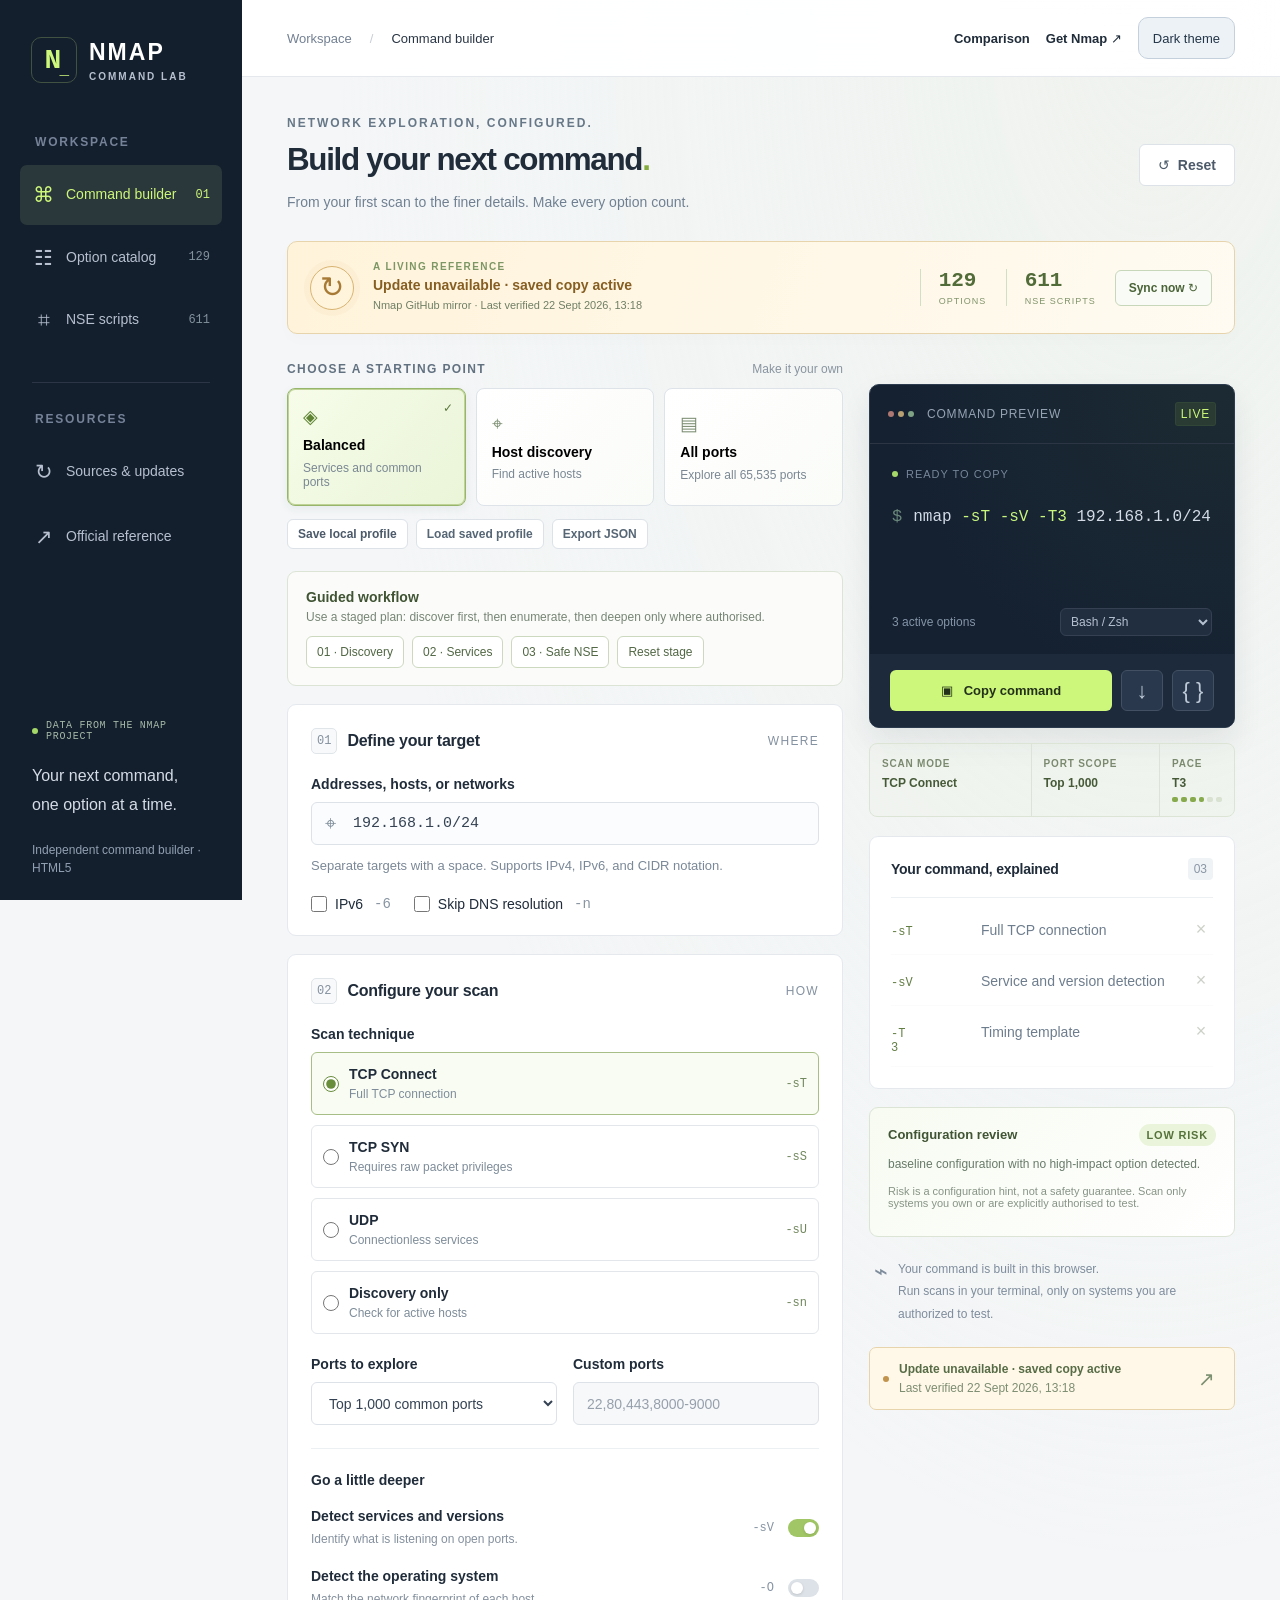
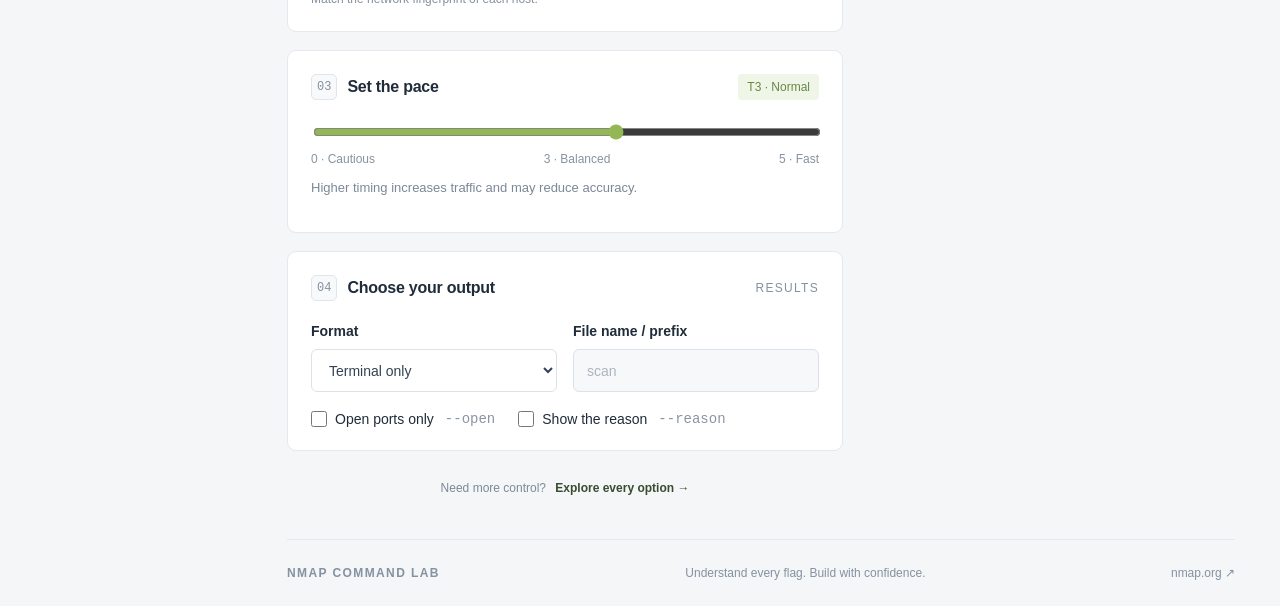
==== nmap-command-lab.html @ 12d08ffd "Add files via upload" ====
<!doctype html>
<html lang="en">
<head>
<meta name="nmap-static-hosting" content="true">
  <meta charset="utf-8"><meta name="viewport" content="width=device-width, initial-scale=1">
  <title>Nmap Command Lab — Command builder</title>
  <meta name="description" content="Build Nmap commands with a live preview, an updatable official catalog, and NSE scripts.">
  <link rel="icon" type="image/svg+xml" href="data:image/svg+xml,%3Csvg xmlns='http://www.w3.org/2000/svg' viewBox='0 0 32 32'%3E%3Crect width='32' height='32' rx='8' fill='%23141e2c'/%3E%3Cpath d='M8 23V9l16 14V9' stroke='%23c9f565' stroke-width='3' fill='none'/%3E%3C/svg%3E">
  <style>:root{font-family:Inter,ui-sans-serif,-apple-system,BlinkMacSystemFont,"Segoe UI",sans-serif;color:#202c3a;background:#f4f6f8;font-synthesis:none;--navy:#141f2e;--lime:#cdf77a;--muted:#708092;--line:#e5e9ee}*{box-sizing:border-box}body{margin:0}button,input,select{font:inherit}button,a,input,select{-webkit-tap-highlight-color:transparent}button,a{touch-action:manipulation}button{cursor:pointer}button:disabled{opacity:.45;cursor:not-allowed}a{color:inherit}button:focus-visible,a:focus-visible,input:focus-visible,select:focus-visible{outline:3px solid #799e38;outline-offset:3px}button{transition:background .16s,transform .16s}button:active:not(:disabled){transform:translateY(1px)}.sidebar{width:242px;background:var(--navy);color:#b6c0cf;position:fixed;inset:0 auto 0 0;padding:37px 20px 24px;display:flex;flex-direction:column;z-index:5}.brand{display:flex;gap:12px;align-items:center;color:#fff;text-decoration:none;font-size:23px;letter-spacing:2px;font-weight:750;margin:0 11px 52px}.brand-icon{color:var(--lime);font:700 28px ui-monospace,monospace;border:1px solid #425242;width:46px;height:46px;display:grid;place-content:center;border-radius:10px;position:relative}.brand-icon span{position:absolute;right:5px;bottom:3px;font-size:16px}.brand-sub{display:block;font-size:12px;letter-spacing:2px;margin-top:5px;color:#b6c0cf}.nav-label{font-size:12px;letter-spacing:1.8px;color:#758298;font-weight:700;margin:0 15px 13px}.nav-item{display:flex;align-items:center;gap:11px;width:100%;background:none;border:0;color:inherit;padding:14px 12px;text-align:left;font-size:14px;border-radius:7px;margin:3px 0;text-decoration:none;line-height:1.5}.nav-item:hover{background:#223043;color:#fff}.nav-item.active{background:#2b383b;color:var(--lime)}.nav-icon{font-size:21px;width:23px;text-align:center}.nav-tail{font-size:12px;margin-left:auto;font-family:ui-monospace,monospace;color:#82929d}.nav-item.active .nav-tail{color:var(--lime)}.sidebar-line{border-top:1px solid #2b3545;margin:29px 12px}.sidebar-bottom{margin-top:auto;padding:35px 12px 0}.source-mark{font:10px ui-monospace,monospace;letter-spacing:.7px;color:#a6b9a7;display:flex;align-items:center;gap:8px}.status-dot{width:6px;height:6px;display:inline-block;background:#a6d869;border-radius:50%;flex-shrink:0}.sidebar-bottom p{font-size:16px;line-height:1.8;color:#d4dce6;margin:20px 0}.sidebar-caption{font-size:12px;color:#91a0b1}.application{margin-left:242px}.topbar{height:77px;padding:0 45px;border-bottom:1px solid var(--line);background:#fff;display:flex;align-items:center;justify-content:space-between;font-size:13px}.breadcrumb{color:#738093;display:flex;gap:18px;align-items:center}.breadcrumb strong{font-weight:500;color:#293544}.breadcrumb>span{color:#c7ced6}.download-nmap{text-decoration:none;font-weight:550}.download-nmap span{margin-left:13px;color:#83909e}main{padding:39px 45px 0;max-width:1700px;margin:auto}.page-heading{display:flex;align-items:center;justify-content:space-between;gap:18px;margin-bottom:34px}.eyebrow{font-size:12px;letter-spacing:2px;font-weight:700;color:#667787;margin-bottom:12px}h1{font-size:clamp(25px,2.45vw,37px);letter-spacing:-1.3px;line-height:1.16;margin:0;font-weight:700}h1>span{color:#83ab3d}.page-heading p{font-size:14px;color:#708092;margin:13px 0 0;line-height:1.6}.button{display:inline-flex;align-items:center;justify-content:center;gap:8px;border-radius:6px;padding:12px 18px;border:1px solid transparent;font-size:13px;font-weight:650;white-space:nowrap}.secondary{background:#fff;border-color:#dce2e8;color:#4b5969}.secondary:hover{background:#edf1f5}.primary{background:var(--lime);color:#23311a}.primary:hover{background:#dcff9b}.workspace-grid{display:grid;grid-template-columns:minmax(0,1fr) 366px;gap:26px;align-items:start}.section-label{font-size:12px;letter-spacing:1.4px;font-weight:700;color:#627180;display:flex;justify-content:space-between;margin:0 0 12px}.section-label span{letter-spacing:0;font-size:12px;font-weight:400;color:#8994a0}.profiles{display:grid;grid-template-columns:repeat(3,1fr);gap:10px;margin-bottom:23px}.profile{border:1px solid #dde3e9;background:#fff;border-radius:8px;padding:16px 15px;text-align:left;position:relative;min-height:109px}.profile.active{border-color:#97b66c;background:#f4f9ec;box-shadow:inset 0 0 0 1px #c5d8ab}.profile.active:after{content:'✓';position:absolute;right:12px;top:12px;color:#5a773c;font-size:12px}.profile-symbol{font-size:19px;color:#7b8d71;display:block;margin-bottom:8px}.profile strong{display:block;font-size:13px;font-weight:650}.profile small{display:block;font-size:12px;color:#7a8793;margin-top:5px}.panel{border:1px solid var(--line);border-radius:9px;background:white;padding:23px;margin-bottom:18px}.panel-heading{display:flex;align-items:center;gap:10px;margin-bottom:22px}.step{font-family:ui-monospace,monospace;font-size:12px;border:1px solid #e0e5e9;background:#f8f9fb;color:#84909e;padding:5px;border-radius:5px}h2{font-size:16px;letter-spacing:-.25px;margin:0;font-weight:650}h3{font-size:16px}.panel-meta{margin-left:auto;color:#8491a0;font-size:12px;letter-spacing:1.3px}.panel label:not(.check,.switch,.scan-choice),.field-label{display:block;font-size:13px;font-weight:550;margin:0 0 10px}input:not([type=checkbox],[type=radio],[type=range]),select{width:100%;padding:11px 13px;background:#fff;border:1px solid #dce2e8;border-radius:6px;min-height:43px;color:#344253;font-size:14px}input::placeholder{color:#96a0ac}input:disabled{background:#f7f8fa;color:#acb5bf}input[type=checkbox],input[type=radio]{accent-color:#688d3b;width:16px;height:16px;margin:0;flex-shrink:0}.target-input{position:relative}.target-input>span{position:absolute;left:14px;top:10px;font-size:20px;color:#82909c}.target-input input{padding-left:41px!important;font:15px ui-monospace,SFMono-Regular,Consolas,monospace!important;background:#fbfcfd!important}.input-hint{font-size:12px;color:#7b8897;line-height:1.7;margin:10px 0}.inline-options{display:flex;gap:23px;margin-top:19px;flex-wrap:wrap}.check{font-size:12px;display:flex;align-items:center;gap:8px;cursor:pointer}.check code{color:#8995a3;margin-left:3px}code{font-family:ui-monospace,SFMono-Regular,Consolas,monospace}.scan-choices{display:grid;grid-template-columns:1fr 1fr;gap:10px;margin-bottom:22px}.scan-choice{display:flex;align-items:center;gap:10px;border:1px solid #e3e7eb;border-radius:6px;padding:13px 11px;cursor:pointer}.scan-choice:has(input:checked){border-color:#a7be86;background:#f9fcf3}.scan-choice strong{font-size:12px;display:block;font-weight:600}.scan-choice small{font-size:12px;color:#7e8c99;display:block;margin-top:5px}.scan-choice code{margin-left:auto;color:#71875d;font-size:12px}.form-row{display:grid;grid-template-columns:1fr 1fr;gap:16px}.divider{border-top:1px solid #edf0f3;margin:23px 0}.switch-row{display:flex;align-items:center;gap:14px;margin-top:19px}.switch-row strong{font-size:13px;font-weight:550}.switch-row small{display:block;font-size:12px;color:#84909e;margin-top:5px;line-height:1.5}.switch-row>code{margin-left:auto;font-size:12px;color:#8794a3}.switch{position:relative;display:block;width:31px;height:18px;flex-shrink:0;cursor:pointer}.switch input{position:absolute;opacity:0}.switch span{display:block;width:31px;height:18px;border-radius:10px;background:#dce2e7;transition:.15s}.switch span:after{content:'';width:12px;height:12px;position:absolute;left:3px;top:3px;background:#fff;border-radius:50%;box-shadow:0 1px 3px #0002;transition:.15s}.switch input:checked+span{background:#a1c665}.switch input:checked+span:after{transform:translateX(13px)}.switch input:focus-visible+span{outline:3px solid #738f41;outline-offset:3px}.timing-tag{margin-left:auto;color:#688844;font-size:12px;background:#f0f6e7;padding:6px 9px;border-radius:4px}input[type=range]{width:100%;accent-color:#93b754;cursor:pointer}.range-labels{display:flex;justify-content:space-between;font-size:12px;color:#8693a0;margin-top:8px}.advanced-link{width:100%;padding:12px 0;background:transparent;border:0;color:#7d8997;font-size:12px}.advanced-link strong{color:#394c30;margin-left:6px}.result-column{position:sticky;top:25px;padding-top:22px}.terminal{background:#152131;color:#b5c0cf;border-radius:10px;overflow:hidden;box-shadow:0 10px 30px #15213110}.terminal-top{display:flex;align-items:center;padding:17px 18px;border-bottom:1px solid #2b3544;gap:13px;font-size:12px;letter-spacing:1.4px;color:#96a3b3}.terminal-dots{display:flex;gap:4px}.terminal-dots i{height:6px;width:6px;background:#526173;border-radius:50%}.terminal-dots i:first-child{background:#ad7872}.terminal-dots i:nth-child(2){background:#b7a071}.terminal-dots i:nth-child(3){background:#80a284}.live{margin-left:auto;color:var(--lime);font-size:12px;background:#293b32;padding:4px 5px;border-radius:3px}.terminal-body{padding:24px 22px 18px}.terminal-caption{color:#76879a;font-size:12px;letter-spacing:1.2px}.command-line{display:flex;align-items:baseline;gap:11px;margin:22px 0 27px;min-height:79px}.prompt{font-family:monospace;color:#69877a;font-size:17px}.command-line code{font-size:16px;line-height:1.9;color:var(--lime);overflow-wrap:anywhere;white-space:pre-wrap}.terminal-bottom{display:flex;align-items:center;justify-content:space-between;gap:10px;font-size:12px;color:#8495a8}.terminal-bottom select{font-size:12px;width:139px;min-height:28px;padding:4px 6px;background:#202e40;border-color:#354153;color:#b5c0cf}.terminal-actions{padding:16px 20px;background:#1d2a3c;display:flex;gap:9px}.terminal-actions .primary{flex:1;font-size:13px}.export{color:#bdc9d7;background:#29384c;border:1px solid #435063;border-radius:6px;width:42px;font-size:22px}.command-details{background:#fff;border:1px solid var(--line);border-radius:9px;padding:21px;margin-top:19px}.details-heading{display:flex;align-items:center;justify-content:space-between;border-bottom:1px solid #edf0f3;padding-bottom:17px;margin-bottom:6px}.details-heading h2{font-size:14px}.details-heading>span{font-size:12px;background:#f0f3f6;border-radius:4px;padding:4px 6px;color:#8996a5}.command-part{display:grid;grid-template-columns:76px 1fr;align-items:baseline;gap:10px;padding:11px 0}.command-part code{font-size:12px;color:#637e45;overflow-wrap:anywhere}.command-part div{font-size:12px;color:#6e7d8d;line-height:1.65}.local-note{display:flex;gap:10px;margin:21px 5px;color:#7e8c9c}.local-note>span{font-size:23px}.local-note p{font-size:12px;line-height:1.9;margin:0}.catalog-status{display:flex;align-items:center;gap:10px;border:1px solid #dce4d8;background:#f0f5eb;padding:14px 13px;border-radius:7px;margin-top:21px}.catalog-status strong{display:block;font-size:12px;font-weight:600;color:#576c46}.catalog-status small{display:block;font-size:12px;color:#7d8d72;margin-top:5px}.catalog-status button{background:none;border:0;color:#7b9070;margin-left:auto;font-size:20px}.notice,.error,.warning{font-size:12px;line-height:1.7;padding:13px 15px;border-radius:6px;margin-top:12px}.notice,.warning{background:#fff8e8;color:#85642c;border:1px solid #eee2c7}.error{background:#fff0ef;color:#a64747;border:1px solid #efd0cd}.filter-row{display:flex;gap:10px;margin:18px 0}.filter-row select{max-width:200px}.catalog-option{padding:17px 0;border-top:1px solid #e8edf1}.catalog-option .check{align-items:flex-start;font-size:14px}.catalog-option code{font-size:13px;color:#47612f;display:block;margin:0 0 6px}.catalog-option .option-text{flex:1}.catalog-option a,.script-row a{font-size:13px;color:#788a9b;text-decoration:none}.catalog-option small{display:block;color:#80909e;margin:7px 0;font-size:12px}.catalog-option input[type=text]{margin:10px 0 0 24px;width:calc(100% - 24px);font-family:monospace}.script-row{display:flex;align-items:center;gap:10px;padding:14px 0;border-top:1px solid var(--line)}.script-row .check{flex:1}.script-row code{font-size:13px;color:#455564}.script-row small{display:block;font-size:12px;color:#8493a2;margin-top:6px}.script-row input{margin-right:8px}#script-expression,#script-args{margin-bottom:19px;font-family:monospace}.source-details{margin:25px 0;line-height:1.8;font-size:14px}.source-details a{display:block;overflow-wrap:anywhere;color:#476d32}.source-details small{display:block;font-size:12px;color:#7f8b98;overflow-wrap:anywhere}.explanation{padding-left:21px;font-size:14px;line-height:1.9;color:#667786}.panel>p{font-size:14px;line-height:1.8}.empty{padding:25px;color:#768596;line-height:1.8;font-size:14px}footer{display:flex;justify-content:space-between;gap:15px;padding:26px 0;margin-top:32px;border-top:1px solid var(--line);font-size:12px;color:#8492a1}footer>span:first-child{letter-spacing:1.4px;font-weight:650}footer a{text-decoration:none}#toast{position:fixed;bottom:25px;left:50%;transform:translateX(-50%);background:#25362a;color:#dff6bf;padding:15px 24px;border-radius:8px;box-shadow:0 5px 20px #0002;z-index:20;font-size:14px}.sr-only,.skip:not(:focus){position:absolute;width:1px;height:1px;overflow:hidden;clip-path:inset(50%)}.skip:focus{position:fixed;top:10px;left:10px;z-index:100;background:#fff;padding:15px}[hidden]{display:none!important}
@media(min-width:1500px){.workspace-grid{grid-template-columns:minmax(0,1fr) 410px}.command-line code{font-size:18px}.sidebar{width:262px}.application{margin-left:262px}.panel{padding:27px}.profile{padding:20px}.scan-choice{padding:17px}}
@media(max-width:1180px){.sidebar{width:210px;padding:30px 12px}.application{margin-left:210px}main{padding:30px 25px 0}.topbar{padding:0 25px}.workspace-grid{grid-template-columns:minmax(0,1fr) 310px;gap:19px}.panel{padding:19px}.scan-choices{grid-template-columns:1fr}.profile{padding:12px 9px}.profile small{font-size:12px}.terminal-body{padding:21px 17px}.terminal-actions{padding:14px}.brand{margin-left:6px;gap:9px;font-size:21px}.section-label span{display:none}.page-heading{align-items:flex-start}}
@media(max-width:970px){.sidebar{width:76px;padding:24px 9px}.brand{margin:0 auto 28px;justify-content:center}.brand>span:last-child,.nav-label,.nav-tail,.sidebar-bottom,.sidebar-line{display:none}.nav-item{font-size:0;justify-content:center;padding:13px 4px;gap:0}.nav-icon{font-size:23px}.sidebar>.nav-item{font-size:0}.sidebar>.nav-item:not(:has(.nav-icon)){display:none}.application{margin-left:76px}.workspace-grid{grid-template-columns:minmax(0,1fr) 300px;gap:18px}h1{font-size:27px}.page-heading p{font-size:12px}.page-heading .button{padding:10px;font-size:12px}.profiles{gap:7px}.profile strong{font-size:12px}.profile small{font-size:12px}.form-row{grid-template-columns:1fr}.inline-options{gap:13px}}
@media(max-width:760px){.sidebar{position:static;width:auto;flex-direction:row;align-items:center;padding:12px 16px;gap:12px}.brand{margin:0 auto 0 0}.brand-icon{width:34px;height:34px;font-size:23px}.sidebar nav{display:flex}.sidebar>.nav-item{width:40px;margin:0}.sidebar>.nav-item:last-of-type{display:none}.nav-item{margin:0;width:44px;height:40px}.application{margin-left:0}.topbar{height:56px;padding:0 20px}main{padding:27px 18px 0}.page-heading{margin-bottom:25px}.eyebrow{font-size:12px;letter-spacing:1.4px}h1{font-size:27px;max-width:360px}.page-heading p{font-size:13px}.page-heading .button span{display:none}.page-heading .button{font-size:20px;line-height:1;padding:8px}.workspace-grid{grid-template-columns:1fr}.result-column{position:static;padding-top:0;grid-row:1}.terminal-body{padding:18px}.terminal-caption{display:none}.command-line{min-height:0;margin:0 0 20px}.command-line code{font-size:15px}.terminal-top{padding:12px 16px}.terminal-actions{padding:12px 16px}.command-details,.local-note{display:none}.catalog-status{margin-top:12px;padding:10px}.catalog-status small{display:inline;margin-left:8px}.catalog-status strong{display:inline}.catalog-status button{font-size:16px}.profiles{margin-top:10px}.profile{padding:13px}.profile strong{font-size:13px}.profile small{font-size:12px}.scan-choices,.form-row{grid-template-columns:1fr 1fr}.scan-choice{padding:12px 9px;gap:7px}.scan-choice code{font-size:12px}.scan-choice small{font-size:12px}.scan-choice strong{font-size:12px}.filter-row{flex-direction:column}.filter-row select{max-width:none}footer>span:nth-child(2){display:none}.terminal-bottom select{min-height:30px}.catalog-status .status-dot{align-self:center}}
@media(prefers-reduced-motion:reduce){*{transition:none!important;animation:none!important;scroll-behavior:auto!important}}

/* Readable control labels at every breakpoint. */
.button,.panel label:not(.check,.switch,.scan-choice),.field-label,.check,.scan-choice strong,.switch-row strong,.profile strong,.command-part div{font-size:14px}.panel>p{font-size:16px}.panel .input-hint{font-size:13px}.scan-choice small,.switch-row small,.local-note p,.command-part code{font-size:12px}.terminal-top{letter-spacing:.8px}.terminal-caption{font-size:12px;letter-spacing:.7px}.terminal-bottom{font-size:12px}.terminal-bottom select{font-size:12px;width:152px}.terminal-top .live{font-size:12px}.profile{min-width:0}.profile strong{line-height:1.4}.brand-sub{font-size:10px}.nav-tail{font-size:12px}.scan-choices{grid-template-columns:1fr}.range-labels{font-size:12px}.catalog-status small,.catalog-status strong{font-size:12px}.command-part{grid-template-columns:85px 1fr}.command-details{max-height:430px;overflow:auto}@media(min-width:1300px){.scan-choices{grid-template-columns:1fr 1fr}}@media(max-width:420px){.profiles{grid-template-columns:1fr}.profile{min-height:0;display:grid;grid-template-columns:24px 1fr;gap:4px 10px}.profile-symbol{grid-row:span 2;margin:0}.profile small{margin:0}.form-row{grid-template-columns:1fr}.catalog-status small{display:block;margin-left:0}.page-heading h1{font-size:25px}.terminal-bottom select{width:148px}}
/* Interaction feedback follows the actual configuration, never a simulated scan. */
body{background:radial-gradient(ellipse at 90% 0,#e8eedf66,transparent 50%),#f4f6f8}
.profile{transition:transform .2s,box-shadow .2s,border-color .2s;background-image:linear-gradient(135deg,#fff,#fafcf8)}
.profile:hover{transform:translateY(-3px);box-shadow:0 10px 22px #22331b0e;border-color:#a5bc8c}
.profile.active{background:linear-gradient(130deg,#f6fce9,#eaf5d8);box-shadow:inset 0 0 0 1px #bfd397,0 3px 10px #344b2010}
.profile.active .profile-symbol{color:#5f8534}
.panel{transition:border-color .2s,box-shadow .2s}.panel:focus-within{border-color:#afc491;box-shadow:0 0 0 3px #a6c97610}
.view:not([hidden]){animation:reveal-panel .25s ease-out}.scan-choice{transition:background .18s,border-color .18s,box-shadow .18s}.scan-choice:hover{border-color:#abc087;box-shadow:0 2px 8px #314a1010}
.terminal{background:radial-gradient(ellipse at 95% 0,#2d42384a,transparent 65%),#152131;border:1px solid #2c3c4e;transition:border-color .25s,box-shadow .25s;box-shadow:0 14px 30px #14233315}
.terminal.has-errors{border-color:#b36558}.terminal .terminal-caption{display:flex;align-items:center;gap:8px;letter-spacing:1px;text-transform:uppercase;font-size:11px}.terminal.has-errors .terminal-caption{color:#ffc0ae}.terminal.has-errors .terminal-caption .status-dot{background:#ef977c}
.command-line code{color:#d2dbe6}.command-line .syntax-flag{color:#c9f77d}.terminal-actions .primary:not(:disabled):hover{box-shadow:0 0 22px #c9f77d24}.live{border:1px solid #4b644442}
.plan-strip{display:grid;grid-template-columns:1.5fr 1.2fr .7fr;background:#eaf0e44d;border:1px solid #dce4d5;border-radius:8px;margin-top:15px;overflow:hidden}.plan-strip>div{padding:14px 12px;min-width:0}.plan-strip>div+div{border-left:1px solid #dce4d5}.plan-strip small{font-size:10px;color:#7b8a6f;font-weight:600;letter-spacing:.8px;display:block;margin-bottom:7px}.plan-strip strong{font-size:12px;color:#465a38;display:block;overflow-wrap:anywhere;font-weight:600}.pace-meter{display:flex;gap:3px;margin-top:7px;height:5px}.pace-meter span{flex:1;background:#d9e1d1;border-radius:2px;transition:background .2s}.pace-meter .lit{background:#86aa4c}
body .command-part{grid-template-columns:80px minmax(0,1fr) 24px;border-bottom:1px solid #edf0f340;transition:background .15s}.command-part:hover{background:#f7faef}.remove-option{border:0;background:none;color:#8e9a84;width:24px;height:28px;font-size:18px;border-radius:4px;opacity:.45}.command-part:hover .remove-option,.remove-option:focus-visible{opacity:1}.remove-option:hover{background:#edf2e2;color:#405c28}
#connected-edition{text-decoration:none}.catalog-option{transition:background .2s}.catalog-option:has(input:checked){background:#f8fbf2}.script-row:has(input:checked){background:#f1f7e8}.script-row{transition:background .15s}.script-row:hover{background:#f8faf4}
@keyframes reveal-panel{from{opacity:.65;transform:translateY(6px)}to{opacity:1;transform:translateY(0)}}
@media(max-width:760px){.plan-strip{margin-top:12px}.plan-strip>div{padding:10px}.plan-strip small{font-size:10px}.terminal .terminal-caption{display:flex;margin-bottom:14px}.command-line{margin-bottom:18px}.result-column{padding-bottom:5px}}
@media(prefers-reduced-motion:reduce){.view:not([hidden]){animation:none}.profile:hover{transform:none}}
.sync-banner{display:flex;align-items:center;gap:19px;margin:-7px 0 28px;padding:19px 22px;border:1px solid #dce6d2;border-radius:10px;background:linear-gradient(110deg,#eaf4db,#f8fbf3 65%,#fff);box-shadow:0 6px 16px #22351104;position:relative;overflow:hidden}
.sync-emblem{flex:0 0 44px;width:44px;height:44px;border:1px solid #afca91;border-radius:50%;display:grid;place-items:center;box-shadow:0 0 0 6px #aac77613;color:#719441;font-size:29px}.sync-emblem span{display:block;line-height:1}.sync-description{flex:1;min-width:0}.sync-kicker{display:block;font-size:10px;letter-spacing:1.4px;color:#7c9664;font-weight:750;margin-bottom:5px}.sync-description>strong{display:block;font-size:14px;font-weight:650;color:#34492a}.sync-description>small{display:block;font-size:11px;line-height:1.6;color:#6f7f64;margin-top:4px}.sync-stat{border-left:1px solid #d3dfc5;padding-left:18px;min-width:67px}.sync-stat strong{display:block;font:600 21px ui-monospace,monospace;color:#526c39}.sync-stat span{display:block;font-size:9px;letter-spacing:1px;color:#80946b;margin-top:4px}.sync-button{background:#f9fcf6;border:1px solid #c7d7b9;color:#4a6337;padding:10px 13px;font-size:12px}.sync-button:hover{background:#e4efd9}.sync-banner.is-stale{background:linear-gradient(110deg,#fff3da,#fffbf2);border-color:#e7d4ac}.is-stale .sync-emblem{color:#a77b35;border-color:#d8b370;box-shadow:0 0 0 6px #d5b56f14}.is-stale .sync-description strong{color:#865e21}.catalog-status.is-stale{background:#fff8e8;border-color:#e7d4ac}.catalog-status.is-stale .status-dot{background:#c1934c}.sync-banner.is-syncing .sync-emblem span{animation:sync-rotate 1.5s linear infinite}.sync-banner.is-syncing:after{content:'';height:2px;width:35%;position:absolute;left:0;bottom:0;background:#89b04f;animation:sync-track 1.3s ease-in-out infinite}
.source-overview{padding:23px;background:#152131;border-radius:9px;color:#dae6cd;position:relative;overflow:hidden;background-image:radial-gradient(ellipse at 110% 0,#aaca6033,transparent 60%)}.source-edition{font:11px ui-monospace,monospace;letter-spacing:1.4px;color:#c8ec8d}.source-overview h3{font-size:25px;color:white;letter-spacing:-.7px;margin:15px 0 8px}.source-overview p{font-size:14px;color:#a5b0ba;line-height:1.7;margin:0}.verification-time{border-top:1px solid #ffffff16;padding-top:16px;margin-top:18px}.verification-time>span{font-size:10px;color:#758994;letter-spacing:1px;display:block}.verification-time strong{display:block;font:14px ui-monospace,monospace;color:#d2ecac;margin-top:6px}.source-cards{display:grid;grid-template-columns:1fr;gap:11px;margin-top:15px}.source-card{border:1px solid #e0e7dc;border-radius:8px;padding:17px;background:linear-gradient(135deg,#fff,#fbfcf8)}.source-card-top{display:flex;justify-content:space-between;font:11px ui-monospace,monospace;color:#8b9980}.source-state{border:1px solid #d6e5c3;border-radius:12px;padding:1px 8px;color:#6c8c45;background:#f4f9ed}.source-card h3{font-size:16px;margin:12px 0 5px}.source-card p{font-size:13px;color:#75816e;line-height:1.6;margin:0 0 12px}.source-card>a{font-size:13px;font-weight:600;text-decoration:none;color:#5b8131}.source-card details{border-top:1px solid #e7ecdf;margin-top:13px;padding-top:9px}.source-card summary{font-size:11px;color:#92a081;cursor:pointer}.source-card details code{display:block;overflow-wrap:anywhere;color:#7c8972;font-size:11px;margin-top:10px}.catalog-changes{font-size:13px;line-height:1.7;padding:13px;background:#f3f6ed;border-left:2px solid #a5c177;color:#687858;border-radius:0 5px 5px 0;margin:14px 0}
@keyframes sync-rotate{to{transform:rotate(360deg)}}@keyframes sync-track{from{transform:translateX(-100%)}to{transform:translateX(390%)}}
@media(max-width:1180px){.sync-stat{display:none}.sync-banner{gap:14px;padding:17px}.sync-description>small{font-size:11px}}
@media(max-width:760px){.sync-banner{margin-top:0;gap:12px;flex-wrap:wrap;padding:15px}.sync-description{min-width:170px}.sync-button{margin-left:55px}.sync-description>strong{font-size:13px}.sync-emblem{width:36px;height:36px;flex-basis:36px;font-size:24px}.source-overview h3{font-size:23px}}
@media(prefers-reduced-motion:reduce){.sync-banner.is-syncing .sync-emblem span,.sync-banner.is-syncing:after{animation:none}}
.quality-panel{border:1px solid #dce4d5;border-radius:9px;background:linear-gradient(135deg,#f7fbf1,#fff);padding:16px 18px;margin-top:18px}.quality-head{display:flex;align-items:center;justify-content:space-between;gap:12px}.quality-head strong{font-size:13px;color:#405434}.risk-badge{font-size:11px;font-weight:700;letter-spacing:.8px;text-transform:uppercase;border-radius:999px;padding:5px 8px;background:#eaf4db;color:#55723a}.risk-badge.medium{background:#fff3d6;color:#8a6625}.risk-badge.high{background:#ffe7e3;color:#a34b3b}.quality-summary{color:#687a69;font-size:12px;line-height:1.65;margin:9px 0 0}.risk-help{font-size:11px;color:#879486;margin-top:10px}.workflow-panel{border:1px solid #dce4d5;border-radius:9px;background:#fbfcf9;padding:17px 18px;margin:0 0 18px}.workflow-panel h3{margin:0;color:#405434;font-size:14px}.workflow-panel p{font-size:12px;color:#778575;margin:5px 0 12px}.workflow-actions{display:flex;flex-wrap:wrap;gap:8px}.workflow-actions button{background:#fff;border:1px solid #ccd9bf;color:#516744;border-radius:6px;padding:8px 10px;font-size:12px}.workflow-actions button:hover,.workflow-actions button.active{background:#edf6e2;border-color:#a9c483}.profile-actions{display:flex;gap:8px;flex-wrap:wrap;margin:-10px 0 22px}.profile-actions button{font-size:12px;padding:7px 10px}.json-profile{background:#fff;border:1px solid #dce2e8;color:#566675}@media(max-width:760px){.profile-actions{margin-top:-5px}.workflow-actions button{flex:1;min-width:120px}}


/* Accessible appearance controls and a consistent sticky header. */
html{scroll-padding-top:100px;color-scheme:light}
.topbar{position:sticky;top:0;z-index:10;gap:18px;background:#ffffffed;backdrop-filter:blur(18px)}
.header-actions{display:flex;align-items:center;justify-content:flex-end;gap:16px}
#theme{min-height:42px;border:1px solid #c5d0dd;border-radius:10px;background:#edf2f6;color:#243649;padding:9px 14px;font:600 13px inherit;white-space:nowrap;cursor:pointer}
.result-column{top:98px}
html[data-theme=dark]{color-scheme:dark;--line:#304156;--muted:#abb9cb;color:#e4edf8;background:#0b1320}
[data-theme=dark] body{background:radial-gradient(ellipse at 90% 0,#21382e55,transparent 55%),#0b1320;color:#e4edf8}
[data-theme=dark] .topbar{background:#111e30ed}
[data-theme=dark] .breadcrumb strong,[data-theme=dark] h1,[data-theme=dark] h2,[data-theme=dark] h3{color:#eef4ff}
[data-theme=dark] :is(.panel,.command-details,.profile,.source-card,.quality-panel,.workflow-panel){background:#142237;border-color:#34465c;color:#e2edf8}
[data-theme=dark] .profile.active,[data-theme=dark] .scan-choice:has(input:checked){background:#293b2b;border-color:#8fae62}
[data-theme=dark] :is(input:not([type=checkbox],[type=radio],[type=range]),select){background:#0f1c2e;color:#e0ebf7;border-color:#40536c}
[data-theme=dark] .target-input input{background:#0f1c2e!important}
[data-theme=dark] :is(.secondary,.json-profile,.workflow-actions button,#theme){background:#213249;color:#e0ebf7;border-color:#485d76}
[data-theme=dark] :is(.input-hint,.page-heading p,.profile small,.scan-choice small,.switch-row small,.quality-summary,.risk-help,.workflow-panel p,.command-part div,.local-note p,.section-label,.eyebrow,.range-labels,.source-card p){color:#afbed0}
[data-theme=dark] :is(.quality-head strong,.workflow-panel h3,.catalog-option code,.script-row code,.command-part code){color:#c5e6a1}
[data-theme=dark] :is(.plan-strip,.sync-banner,.catalog-status,.catalog-changes){background:#20332b;border-color:#43583b;color:#d1e4bc}
[data-theme=dark] :is(.sync-description>strong,.catalog-status strong,.plan-strip strong){color:#cbe8a3}
[data-theme=dark] :is(.sync-description>small,.catalog-status small,.plan-strip small){color:#bbccb0}
[data-theme=dark] :is(.divider,.details-heading,.catalog-option,.script-row){border-color:#34465c}
[data-theme=dark] .warning,[data-theme=dark] .notice{background:#392e1c;color:#f3d99e;border-color:#6f5a32}
[data-theme=dark] .error{background:#3b242c;color:#ffc0be;border-color:#794655}
[data-theme=dark] .sync-banner.is-stale,[data-theme=dark] .catalog-status.is-stale{background:#392e1c;border-color:#6f5a32}
button:focus-visible,a:focus-visible,summary:focus-visible{outline:3px solid #6aa53b;outline-offset:4px}
@media(max-width:760px){.topbar{height:auto;min-height:68px;padding:12px 16px;flex-wrap:wrap}.header-actions{gap:12px}.breadcrumb{gap:8px}.result-column{position:static}.command-details{display:block;max-height:260px}.local-note{display:flex}.download-nmap{font-size:12px}}

</style>
</head>
<body>
<a class="skip" href="#workspace">Skip to command builder</a>
<aside class="sidebar">
  <a class="brand" href="./index.html" aria-label="Nmap Command Lab"><span class="brand-icon">N<span>_</span></span><span>NMAP<span class="brand-sub">COMMAND LAB</span></span></a>
  <div class="nav-label">WORKSPACE</div>
  <nav aria-label="Main navigation">
    <button class="nav-item active" data-view="builder"><span class="nav-icon">⌘</span> Command builder <span class="nav-tail">01</span></button>
    <button class="nav-item" data-view="catalog"><span class="nav-icon">☷</span> Option catalog <span class="nav-tail" id="option-count">—</span></button>
    <button class="nav-item" data-view="scripts"><span class="nav-icon">⌗</span> NSE scripts <span class="nav-tail" id="script-count">—</span></button>
  </nav>
  <div class="sidebar-line"></div><div class="nav-label">RESOURCES</div>
  <button class="nav-item" data-view="sources"><span class="nav-icon">↻</span> Sources & updates</button>
  <a class="nav-item" href="https://nmap.org/book/man.html" target="_blank" rel="noreferrer"><span class="nav-icon">↗</span> Official reference</a>
  <div class="sidebar-bottom"><div class="source-mark"><span class="status-dot"></span> DATA FROM THE NMAP PROJECT</div><p>Your next command,<br>one option at a time.</p><span class="sidebar-caption">Independent command builder · HTML5</span></div>
</aside>
<div class="application">
  <header class="topbar"><div class="breadcrumb">Workspace <span>/</span> <strong id="breadcrumb">Command builder</strong></div><nav class="header-actions" aria-label="Page actions"><a href="./index.html" class="download-nmap">Comparison</a><a href="https://nmap.org/download.html" target="_blank" rel="noreferrer" class="download-nmap">Get Nmap ↗</a><button id="theme" type="button" aria-pressed="false">Theme</button></nav></header>
  <main id="workspace">
    <div class="page-heading"><div><div class="eyebrow">NETWORK EXPLORATION, CONFIGURED.</div><h1 id="page-title">Build your next command<span>.</span></h1><p id="page-subtitle">From your first scan to the finer details. Make every option count.</p></div><button id="reset" class="button secondary" aria-label="Reset configuration">↺ <span>Reset</span></button></div>
    <section class="sync-banner" aria-label="Catalog freshness"><div class="sync-emblem" aria-hidden="true"><span>↻</span></div><div class="sync-description"><span class="sync-kicker">A LIVING REFERENCE</span><strong id="sync-title">Loading your verified catalog</strong><small id="sync-subtitle">Official Nmap sources · Automatic updates</small></div><div class="sync-stat"><strong id="sync-options">—</strong><span>OPTIONS</span></div><div class="sync-stat"><strong id="sync-scripts">—</strong><span>NSE SCRIPTS</span></div><button id="sync-now" class="button sync-button">Sync now ↻</button></section>
    <div class="workspace-grid">
      <div class="editor">
        <section id="builder-view" class="view">
          <div class="section-label">CHOOSE A STARTING POINT <span>Make it your own</span></div>
          <div class="profiles" aria-label="Quick profiles">
            <button data-profile="balanced" class="profile active"><span class="profile-symbol">◈</span><strong>Balanced</strong><small>Services and common ports</small></button>
            <button data-profile="discovery" class="profile"><span class="profile-symbol">⌖</span><strong>Host discovery</strong><small>Find active hosts</small></button>
            <button data-profile="complete" class="profile"><span class="profile-symbol">▤</span><strong>All ports</strong><small>Explore all 65,535 ports</small></button>
          </div>
          <section class="panel target-panel"><div class="panel-heading"><span class="step">01</span><h2>Define your target</h2><span class="panel-meta">WHERE</span></div><label for="target">Addresses, hosts, or networks</label><div class="target-input"><span>⌖</span><input id="target" value="192.168.1.0/24" placeholder="192.168.1.0/24 or host.example" spellcheck="false" autocomplete="off"></div><div class="input-hint">Separate targets with a space. Supports IPv4, IPv6, and CIDR notation.</div><div class="inline-options"><label class="check"><input type="checkbox" data-flag="-6"> IPv6 <code>-6</code></label><label class="check"><input type="checkbox" data-flag="-n"> Skip DNS resolution <code>-n</code></label></div></section>
          <section class="panel"><div class="panel-heading"><span class="step">02</span><h2>Configure your scan</h2><span class="panel-meta">HOW</span></div><div class="field-label">Scan technique</div><div class="scan-choices">
            <label class="scan-choice"><input type="radio" name="scan" value="-sT" checked><span><strong>TCP Connect</strong><small>Full TCP connection</small></span><code>-sT</code></label>
            <label class="scan-choice"><input type="radio" name="scan" value="-sS"><span><strong>TCP SYN</strong><small>Requires raw packet privileges</small></span><code>-sS</code></label>
            <label class="scan-choice"><input type="radio" name="scan" value="-sU"><span><strong>UDP</strong><small>Connectionless services</small></span><code>-sU</code></label>
            <label class="scan-choice"><input type="radio" name="scan" value="-sn"><span><strong>Discovery only</strong><small>Check for active hosts</small></span><code>-sn</code></label>
          </div><div class="form-row"><div><label for="ports-mode">Ports to explore</label><select id="ports-mode"><option value="default">Top 1,000 common ports</option><option value="fast">Top 100 common ports</option><option value="all">All ports (1–65535)</option><option value="custom">Custom port range</option></select></div><div><label for="ports">Custom ports</label><input id="ports" placeholder="22,80,443,8000-9000" disabled></div></div>
            <div class="divider"></div><div class="field-label">Go a little deeper</div><div class="switch-row"><div><strong>Detect services and versions</strong><small>Identify what is listening on open ports.</small></div><code>-sV</code><label class="switch"><input type="checkbox" data-flag="-sV" checked aria-label="Detect services and versions"><span></span></label></div><div class="switch-row"><div><strong>Detect the operating system</strong><small>Match the network fingerprint of each host.</small></div><code>-O</code><label class="switch"><input type="checkbox" data-flag="-O" aria-label="Detect the operating system"><span></span></label></div>
          </section>
          <section class="panel"><div class="panel-heading"><span class="step">03</span><h2>Set the pace</h2><span id="timing-name" class="timing-tag">T3 · Normal</span></div><label for="timing" class="sr-only">Timing template from 0 to 5</label><input id="timing" type="range" min="0" max="5" value="3"><div class="range-labels"><span>0 · Cautious</span><span>3 · Balanced</span><span>5 · Fast</span></div><p class="input-hint">Higher timing increases traffic and may reduce accuracy.</p></section>
          <section class="panel"><div class="panel-heading"><span class="step">04</span><h2>Choose your output</h2><span class="panel-meta">RESULTS</span></div><div class="form-row"><div><label for="output-format">Format</label><select id="output-format"><option value="">Terminal only</option><option value="-oN">Normal text</option><option value="-oX">XML</option><option value="-oG">Grepable</option><option value="-oA">All main formats</option></select></div><div><label for="output-file">File name / prefix</label><input id="output-file" value="scan" disabled></div></div><div class="inline-options"><label class="check"><input type="checkbox" data-flag="--open"> Open ports only <code>--open</code></label><label class="check"><input type="checkbox" data-flag="--reason"> Show the reason <code>--reason</code></label></div></section>
          <button class="advanced-link" data-view="catalog">Need more control? <strong>Explore every option →</strong></button>
        </section>
        <section id="catalog-view" class="view" hidden><div class="panel"><div class="panel-heading"><h2>Official option catalog</h2><span class="panel-meta" id="catalog-total"></span></div><p class="input-hint">Enable an option and set its value. Each entry links to the official reference.</p><div class="filter-row"><input id="option-search" type="search" placeholder="Search flags or descriptions…" aria-label="Search options"><select id="category-filter" aria-label="Category"><option value="">All categories</option></select></div><label class="check"><input id="only-active" type="checkbox"> Show active options only</label><div id="option-list"></div></div></section>
        <section id="scripts-view" class="view" hidden><div class="panel"><div class="panel-heading"><h2>Nmap Scripting Engine</h2><code>--script</code></div><p class="input-hint">Select individual scripts from the official index, or write an NSE expression.</p><label for="script-expression">Scripts, categories, or expression</label><input id="script-expression" placeholder="default and safe" spellcheck="false"><label for="script-args">Script arguments</label><input id="script-args" placeholder="http.useragent=MyAgent" spellcheck="false"><div class="filter-row"><input id="script-search" type="search" placeholder="Search for a script…" aria-label="Search scripts"><select id="script-category" aria-label="NSE category"><option value="">All categories</option></select></div><div id="script-selection" class="input-hint"></div><div id="script-list"></div><button id="more-scripts" class="button secondary">Load more scripts</button></div></section>
        <section id="sources-view" class="view" hidden><div class="panel"><div class="panel-heading"><h2>One catalog. Traceable sources.</h2></div><p>Options come from the Nmap reference; scripts come from the NSE index. The connected edition checks Nmap SVN, with the official Nmap GitHub mirror as a fallback. The standalone HTML checks that mirror directly. No third-party proxy is used.</p><div class="source-details" id="source-details"></div><button id="refresh" class="button primary">↻ Check for updates</button><p id="refresh-status" role="status"></p><div id="catalog-changes" class="catalog-changes"></div><a id="connected-edition" class="button secondary" href="https://nmap-command-lab.grissinbon.chatgpt.site" target="_blank" rel="noreferrer" hidden>Open connected edition ↗</a><div class="divider"></div><h3>Freshness you can verify</h3><p class="input-hint">The official GitHub mirror is synchronized from SVN hourly. A verified catalog means the sources were checked at the displayed time; it does not guarantee that an offline copy is current. <a href="https://github.com/nmap/nmap/blob/master/CONTRIBUTING.md" target="_blank" rel="noreferrer">Nmap mirror policy ↗</a></p><ol class="explanation"><li>Automatic verification runs when the catalog is over one hour old, while the page stays open, and when you return to the tab.</li><li>The server uses conditional requests. Direct browser updates use the CORS-enabled official mirror. Both enforce timeouts, size limits and schema checks.</li><li>A new catalog becomes active only when every source passes validation.</li><li>A failed check keeps the previous catalog and displays a warning. Successful updates are saved in this browser when storage is available.</li></ol><div class="notice">The SVN channel includes features in development. Check <code>nmap --version</code>: your installation may not support every option. Local checks cover major conflicts, not every possible combination.</div><p class="input-hint">Nmap is a trademark of Insecure.Com LLC. This is an independent, unaffiliated project. Technical labels are derived from the official reference. <a href="https://nmap.org/book/man-legal.html" target="_blank" rel="noreferrer">Licensing and attribution ↗</a></p></div></section>
      </div>
      <aside class="result-column" aria-label="Generated command"><section class="terminal"><div class="terminal-top"><div class="terminal-dots"><i></i><i></i><i></i></div><span>COMMAND PREVIEW</span><span class="live">LIVE</span></div><div class="terminal-body"><div class="terminal-caption"><span class="status-dot"></span><span id="config-state">Ready to copy</span></div><div class="command-line"><span class="prompt">$</span><code id="command">Loading catalog…</code></div><div class="terminal-bottom"><span id="active-count">— active options</span><select id="shell" aria-label="Command shell"><option value="posix">Bash / Zsh</option><option value="powershell">PowerShell 7.3+</option></select></div></div><div class="terminal-actions"><button id="copy" class="button primary" disabled>▣ &nbsp; Copy command</button><button id="export" class="export" aria-label="Download command" title="Download command" disabled>↓</button></div></section>
        <section class="plan-strip" aria-label="Live scan plan"><div><small>SCAN MODE</small><strong id="plan-scan">TCP Connect</strong></div><div><small>PORT SCOPE</small><strong id="plan-ports">Top 1,000</strong></div><div><small>PACE</small><strong id="plan-timing">T3</strong><div class="pace-meter" aria-hidden="true"><span></span><span></span><span></span><span></span><span></span><span></span></div></div></section><section class="command-details"><div class="details-heading"><h2>Your command, explained</h2><span id="parts-count">00</span></div><div id="command-parts"></div></section>
        <div id="validation" aria-live="polite"></div>
        <div class="local-note"><span>⌁</span><p>Your command is built in this browser.<br>Run scans in your terminal, only on systems you are authorized to test.</p></div>
        <div class="catalog-status"><span class="status-dot"></span><div><strong id="catalog-status">Loading the catalog</strong><small id="catalog-date">Connecting to sources</small></div><button data-view="sources" aria-label="Catalog details">↗</button></div>
      </aside>
    </div>
    <footer><span>NMAP COMMAND LAB</span><span>Understand every flag. Build with confidence.</span><a href="https://nmap.org" target="_blank" rel="noreferrer">nmap.org ↗</a></footer>
  </main>
</div><div id="toast" role="status" hidden></div>
<script>(()=>{
'use strict';
const EMBEDDED_CATALOG={"schemaVersion":1,"parserRevision":2,"version":"7.991SVN","channel":"Official SVN / development","transport":"github-mirror","checkedAt":"2026-09-22T13:18:34.759Z","changedAt":"2026-09-21T16:42:23.843Z","changes":{"updated":false,"addedOptions":[],"addedScripts":[]},"options":[{"flag":"-iL","label":"Input from list","category":"man-target-specification","argument":"required","placeholder":"inputfilename","join":"separate","docs":"https://nmap.org/book/man-target-specification.html"},{"flag":"-iR","label":"Choose random targets","category":"man-target-specification","argument":"required","placeholder":"num hosts","join":"separate","docs":"https://nmap.org/book/man-target-specification.html"},{"flag":"--exclude","label":"Exclude hosts/networks","category":"man-target-specification","argument":"required","placeholder":"host1","join":"separate","docs":"https://nmap.org/book/man-target-specification.html"},{"flag":"--excludefile","label":"Exclude list from file","category":"man-target-specification","argument":"required","placeholder":"exclude_file","join":"separate","docs":"https://nmap.org/book/man-target-specification.html"},{"flag":"-n","label":"No reverse DNS resolution","category":"man-target-specification","argument":"none","placeholder":"","join":"separate","docs":"https://nmap.org/book/man-target-specification.html"},{"flag":"-R","label":"Reverse DNS resolution for all targets","category":"man-target-specification","argument":"none","placeholder":"","join":"separate","docs":"https://nmap.org/book/man-target-specification.html"},{"flag":"--resolve-all","label":"Scan each resolved address","category":"man-target-specification","argument":"none","placeholder":"","join":"separate","docs":"https://nmap.org/book/man-target-specification.html"},{"flag":"--unique","label":"Scan each address only once","category":"man-target-specification","argument":"none","placeholder":"","join":"separate","docs":"https://nmap.org/book/man-target-specification.html"},{"flag":"--system-dns","label":"Use system DNS resolver","category":"man-target-specification","argument":"none","placeholder":"","join":"separate","docs":"https://nmap.org/book/man-target-specification.html"},{"flag":"--dns-servers","label":"Servers to use for DNS queries","category":"man-target-specification","argument":"required","placeholder":"server1","join":"separate","docs":"https://nmap.org/book/man-target-specification.html"},{"flag":"-sL","label":"List Scan","category":"man-host-discovery","argument":"none","placeholder":"","join":"separate","docs":"https://nmap.org/book/man-host-discovery.html"},{"flag":"-sn","label":"No port scan","category":"man-host-discovery","argument":"none","placeholder":"","join":"separate","docs":"https://nmap.org/book/man-host-discovery.html"},{"flag":"-Pn","label":"No ping","category":"man-host-discovery","argument":"none","placeholder":"","join":"separate","docs":"https://nmap.org/book/man-host-discovery.html"},{"flag":"-PS","label":"TCP SYN Ping","category":"man-host-discovery","argument":"optional","placeholder":"port list","join":"attached","docs":"https://nmap.org/book/man-host-discovery.html"},{"flag":"-PA","label":"TCP ACK Ping","category":"man-host-discovery","argument":"optional","placeholder":"port list","join":"attached","docs":"https://nmap.org/book/man-host-discovery.html"},{"flag":"-PU","label":"UDP Ping","category":"man-host-discovery","argument":"optional","placeholder":"port list","join":"attached","docs":"https://nmap.org/book/man-host-discovery.html"},{"flag":"-PY","label":"SCTP INIT Ping","category":"man-host-discovery","argument":"optional","placeholder":"port list","join":"attached","docs":"https://nmap.org/book/man-host-discovery.html"},{"flag":"-PE","label":"ICMP Ping Types","category":"man-host-discovery","argument":"none","placeholder":"","join":"separate","docs":"https://nmap.org/book/man-host-discovery.html"},{"flag":"-PP","label":"ICMP Ping Types","category":"man-host-discovery","argument":"none","placeholder":"","join":"separate","docs":"https://nmap.org/book/man-host-discovery.html"},{"flag":"-PM","label":"ICMP Ping Types","category":"man-host-discovery","argument":"none","placeholder":"","join":"separate","docs":"https://nmap.org/book/man-host-discovery.html"},{"flag":"-PO","label":"IP Protocol Ping","category":"man-host-discovery","argument":"optional","placeholder":"protocol list","join":"attached","docs":"https://nmap.org/book/man-host-discovery.html"},{"flag":"--disable-arp-ping","label":"No ARP or ND Ping","category":"man-host-discovery","argument":"none","placeholder":"","join":"separate","docs":"https://nmap.org/book/man-host-discovery.html"},{"flag":"--discovery-ignore-rst","label":"--discovery-ignore-rst","category":"man-host-discovery","argument":"none","placeholder":"","join":"separate","docs":"https://nmap.org/book/man-host-discovery.html"},{"flag":"--traceroute","label":"Trace path to host","category":"man-host-discovery","argument":"none","placeholder":"","join":"separate","docs":"https://nmap.org/book/man-host-discovery.html"},{"flag":"-sS","label":"TCP SYN scan","category":"man-port-scanning-techniques","argument":"none","placeholder":"","join":"separate","docs":"https://nmap.org/book/man-port-scanning-techniques.html"},{"flag":"-sT","label":"TCP connect scan","category":"man-port-scanning-techniques","argument":"none","placeholder":"","join":"separate","docs":"https://nmap.org/book/man-port-scanning-techniques.html"},{"flag":"-sU","label":"UDP scans","category":"man-port-scanning-techniques","argument":"none","placeholder":"","join":"separate","docs":"https://nmap.org/book/man-port-scanning-techniques.html"},{"flag":"-sY","label":"SCTP INIT scan","category":"man-port-scanning-techniques","argument":"none","placeholder":"","join":"separate","docs":"https://nmap.org/book/man-port-scanning-techniques.html"},{"flag":"-sN","label":"TCP NULL, FIN, and Xmas scans","category":"man-port-scanning-techniques","argument":"none","placeholder":"","join":"separate","docs":"https://nmap.org/book/man-port-scanning-techniques.html"},{"flag":"-sF","label":"TCP NULL, FIN, and Xmas scans","category":"man-port-scanning-techniques","argument":"none","placeholder":"","join":"separate","docs":"https://nmap.org/book/man-port-scanning-techniques.html"},{"flag":"-sX","label":"TCP NULL, FIN, and Xmas scans","category":"man-port-scanning-techniques","argument":"none","placeholder":"","join":"separate","docs":"https://nmap.org/book/man-port-scanning-techniques.html"},{"flag":"-sA","label":"TCP ACK scan","category":"man-port-scanning-techniques","argument":"none","placeholder":"","join":"separate","docs":"https://nmap.org/book/man-port-scanning-techniques.html"},{"flag":"-sW","label":"TCP Window scan","category":"man-port-scanning-techniques","argument":"none","placeholder":"","join":"separate","docs":"https://nmap.org/book/man-port-scanning-techniques.html"},{"flag":"-sM","label":"TCP Maimon scan","category":"man-port-scanning-techniques","argument":"none","placeholder":"","join":"separate","docs":"https://nmap.org/book/man-port-scanning-techniques.html"},{"flag":"--scanflags","label":"Custom TCP scan","category":"man-port-scanning-techniques","argument":"required","placeholder":"flags","join":"separate","docs":"https://nmap.org/book/man-port-scanning-techniques.html"},{"flag":"-sZ","label":"SCTP COOKIE ECHO scan","category":"man-port-scanning-techniques","argument":"none","placeholder":"","join":"separate","docs":"https://nmap.org/book/man-port-scanning-techniques.html"},{"flag":"-sI","label":"idle scan","category":"man-port-scanning-techniques","argument":"required","placeholder":"zombie host","join":"separate","docs":"https://nmap.org/book/man-port-scanning-techniques.html"},{"flag":"-sO","label":"IP protocol scan","category":"man-port-scanning-techniques","argument":"none","placeholder":"","join":"separate","docs":"https://nmap.org/book/man-port-scanning-techniques.html"},{"flag":"-b","label":"FTP bounce scan","category":"man-port-scanning-techniques","argument":"required","placeholder":"FTP relay host","join":"separate","docs":"https://nmap.org/book/man-port-scanning-techniques.html"},{"flag":"-p","label":"Only scan specified ports","category":"man-port-specification","argument":"required","placeholder":"port ranges","join":"separate","docs":"https://nmap.org/book/man-port-specification.html"},{"flag":"--exclude-ports","label":"Exclude the specified ports from scanning","category":"man-port-specification","argument":"required","placeholder":"port ranges","join":"separate","docs":"https://nmap.org/book/man-port-specification.html"},{"flag":"-F","label":"Fast (limited port) scan","category":"man-port-specification","argument":"none","placeholder":"","join":"separate","docs":"https://nmap.org/book/man-port-specification.html"},{"flag":"-r","label":"Don't randomize ports","category":"man-port-specification","argument":"none","placeholder":"","join":"separate","docs":"https://nmap.org/book/man-port-specification.html"},{"flag":"--port-ratio","label":"--port-ratio","category":"man-port-specification","argument":"required","placeholder":"ratio","join":"separate","docs":"https://nmap.org/book/man-port-specification.html"},{"flag":"--top-ports","label":"--top-ports","category":"man-port-specification","argument":"required","placeholder":"n","join":"separate","docs":"https://nmap.org/book/man-port-specification.html"},{"flag":"-sV","label":"Version detection","category":"man-version-detection","argument":"none","placeholder":"","join":"separate","docs":"https://nmap.org/book/man-version-detection.html"},{"flag":"--allports","label":"Don't exclude any ports from version detection","category":"man-version-detection","argument":"none","placeholder":"","join":"separate","docs":"https://nmap.org/book/man-version-detection.html"},{"flag":"--version-intensity","label":"Set version scan intensity","category":"man-version-detection","argument":"required","placeholder":"intensity","join":"separate","docs":"https://nmap.org/book/man-version-detection.html"},{"flag":"--version-light","label":"Enable light mode","category":"man-version-detection","argument":"none","placeholder":"","join":"separate","docs":"https://nmap.org/book/man-version-detection.html"},{"flag":"--version-all","label":"Try every single probe","category":"man-version-detection","argument":"none","placeholder":"","join":"separate","docs":"https://nmap.org/book/man-version-detection.html"},{"flag":"--version-trace","label":"Trace version scan activity","category":"man-version-detection","argument":"none","placeholder":"","join":"separate","docs":"https://nmap.org/book/man-version-detection.html"},{"flag":"-O","label":"Enable OS detection","category":"man-os-detection","argument":"none","placeholder":"","join":"separate","docs":"https://nmap.org/book/man-os-detection.html"},{"flag":"--osscan-limit","label":"Limit OS detection to promising targets","category":"man-os-detection","argument":"none","placeholder":"","join":"separate","docs":"https://nmap.org/book/man-os-detection.html"},{"flag":"--osscan-guess","label":"Guess OS detection results","category":"man-os-detection","argument":"none","placeholder":"","join":"separate","docs":"https://nmap.org/book/man-os-detection.html"},{"flag":"--fuzzy","label":"Guess OS detection results","category":"man-os-detection","argument":"none","placeholder":"","join":"separate","docs":"https://nmap.org/book/man-os-detection.html"},{"flag":"--max-os-tries","label":"Set the maximum number of OS detection tries against a target","category":"man-os-detection","argument":"required","placeholder":"number","join":"separate","docs":"https://nmap.org/book/man-os-detection.html"},{"flag":"-sC","label":"-sC","category":"man-nse","argument":"none","placeholder":"","join":"separate","docs":"https://nmap.org/book/man-nse.html"},{"flag":"--script","label":"--script","category":"man-nse","argument":"required","placeholder":"filename","join":"separate","docs":"https://nmap.org/book/man-nse.html"},{"flag":"--script-args","label":"--script-args","category":"man-nse","argument":"required","placeholder":"n1","join":"separate","docs":"https://nmap.org/book/man-nse.html"},{"flag":"--script-args-file","label":"--script-args-file","category":"man-nse","argument":"required","placeholder":"filename","join":"separate","docs":"https://nmap.org/book/man-nse.html"},{"flag":"--script-help","label":"--script-help","category":"man-nse","argument":"required","placeholder":"filename","join":"separate","docs":"https://nmap.org/book/man-nse.html"},{"flag":"--script-trace","label":"--script-trace","category":"man-nse","argument":"none","placeholder":"","join":"separate","docs":"https://nmap.org/book/man-nse.html"},{"flag":"--script-updatedb","label":"--script-updatedb","category":"man-nse","argument":"none","placeholder":"","join":"separate","docs":"https://nmap.org/book/man-nse.html"},{"flag":"--min-hostgroup","label":"Adjust parallel scan group sizes","category":"man-performance","argument":"required","placeholder":"numhosts","join":"separate","docs":"https://nmap.org/book/man-performance.html"},{"flag":"--max-hostgroup","label":"Adjust parallel scan group sizes","category":"man-performance","argument":"required","placeholder":"numhosts","join":"separate","docs":"https://nmap.org/book/man-performance.html"},{"flag":"--min-parallelism","label":"Adjust probe parallelization","category":"man-performance","argument":"required","placeholder":"numprobes","join":"separate","docs":"https://nmap.org/book/man-performance.html"},{"flag":"--max-parallelism","label":"Adjust probe parallelization","category":"man-performance","argument":"required","placeholder":"numprobes","join":"separate","docs":"https://nmap.org/book/man-performance.html"},{"flag":"--min-rtt-timeout","label":"Adjust probe timeouts","category":"man-performance","argument":"required","placeholder":"time","join":"separate","docs":"https://nmap.org/book/man-performance.html"},{"flag":"--max-rtt-timeout","label":"Adjust probe timeouts","category":"man-performance","argument":"required","placeholder":"time","join":"separate","docs":"https://nmap.org/book/man-performance.html"},{"flag":"--initial-rtt-timeout","label":"Adjust probe timeouts","category":"man-performance","argument":"required","placeholder":"time","join":"separate","docs":"https://nmap.org/book/man-performance.html"},{"flag":"--max-retries","label":"Specify the maximum number of port scan probe retransmissions","category":"man-performance","argument":"required","placeholder":"numtries","join":"separate","docs":"https://nmap.org/book/man-performance.html"},{"flag":"--host-timeout","label":"Give up on slow target hosts","category":"man-performance","argument":"required","placeholder":"time","join":"separate","docs":"https://nmap.org/book/man-performance.html"},{"flag":"--script-timeout","label":"--script-timeout","category":"man-performance","argument":"required","placeholder":"time","join":"separate","docs":"https://nmap.org/book/man-performance.html"},{"flag":"--scan-delay","label":"Adjust delay between probes","category":"man-performance","argument":"required","placeholder":"time","join":"separate","docs":"https://nmap.org/book/man-performance.html"},{"flag":"--max-scan-delay","label":"Adjust delay between probes","category":"man-performance","argument":"required","placeholder":"time","join":"separate","docs":"https://nmap.org/book/man-performance.html"},{"flag":"--min-rate","label":"Directly control the scanning rate","category":"man-performance","argument":"required","placeholder":"number","join":"separate","docs":"https://nmap.org/book/man-performance.html"},{"flag":"--max-rate","label":"Directly control the scanning rate","category":"man-performance","argument":"required","placeholder":"number","join":"separate","docs":"https://nmap.org/book/man-performance.html"},{"flag":"--defeat-rst-ratelimit","label":"--defeat-rst-ratelimit","category":"man-performance","argument":"none","placeholder":"","join":"separate","docs":"https://nmap.org/book/man-performance.html"},{"flag":"--defeat-icmp-ratelimit","label":"--defeat-icmp-ratelimit","category":"man-performance","argument":"none","placeholder":"","join":"separate","docs":"https://nmap.org/book/man-performance.html"},{"flag":"--nsock-engine","label":"--nsock-engine","category":"man-performance","argument":"required","placeholder":"engine","join":"separate","docs":"https://nmap.org/book/man-performance.html"},{"flag":"-T","label":"Set a timing template","category":"man-performance","argument":"required","placeholder":"0–5","join":"attached","docs":"https://nmap.org/book/man-performance.html"},{"flag":"-f","label":"using the specified MTU","category":"man-bypass-firewalls-ids","argument":"none","placeholder":"","join":"separate","docs":"https://nmap.org/book/man-bypass-firewalls-ids.html"},{"flag":"--mtu","label":"using the specified MTU","category":"man-bypass-firewalls-ids","argument":"required","placeholder":"number","join":"separate","docs":"https://nmap.org/book/man-bypass-firewalls-ids.html"},{"flag":"-D","label":"Cloak a scan with decoys","category":"man-bypass-firewalls-ids","argument":"required","placeholder":"decoy1","join":"separate","docs":"https://nmap.org/book/man-bypass-firewalls-ids.html"},{"flag":"-S","label":"Spoof source address","category":"man-bypass-firewalls-ids","argument":"required","placeholder":"IP_Address","join":"separate","docs":"https://nmap.org/book/man-bypass-firewalls-ids.html"},{"flag":"-e","label":"Use specified interface","category":"man-bypass-firewalls-ids","argument":"required","placeholder":"interface","join":"separate","docs":"https://nmap.org/book/man-bypass-firewalls-ids.html"},{"flag":"--source-port","label":"Spoof source port number","category":"man-bypass-firewalls-ids","argument":"required","placeholder":"portnumber","join":"separate","docs":"https://nmap.org/book/man-bypass-firewalls-ids.html"},{"flag":"-g","label":"Spoof source port number","category":"man-bypass-firewalls-ids","argument":"required","placeholder":"portnumber","join":"separate","docs":"https://nmap.org/book/man-bypass-firewalls-ids.html"},{"flag":"--data","label":"Append custom binary data to sent packets","category":"man-bypass-firewalls-ids","argument":"required","placeholder":"hex string","join":"separate","docs":"https://nmap.org/book/man-bypass-firewalls-ids.html"},{"flag":"--data-string","label":"Append custom string to sent packets","category":"man-bypass-firewalls-ids","argument":"required","placeholder":"string","join":"separate","docs":"https://nmap.org/book/man-bypass-firewalls-ids.html"},{"flag":"--data-length","label":"Append random data to sent packets","category":"man-bypass-firewalls-ids","argument":"required","placeholder":"number","join":"separate","docs":"https://nmap.org/book/man-bypass-firewalls-ids.html"},{"flag":"--ip-options","label":"Send packets with specified ip options","category":"man-bypass-firewalls-ids","argument":"required","placeholder":"R|S [route]|L [route]|T|U ...","join":"separate","docs":"https://nmap.org/book/man-bypass-firewalls-ids.html"},{"flag":"--ttl","label":"Set IP time-to-live field","category":"man-bypass-firewalls-ids","argument":"required","placeholder":"value","join":"separate","docs":"https://nmap.org/book/man-bypass-firewalls-ids.html"},{"flag":"--randomize-hosts","label":"Randomize target host order","category":"man-bypass-firewalls-ids","argument":"none","placeholder":"","join":"separate","docs":"https://nmap.org/book/man-bypass-firewalls-ids.html"},{"flag":"--spoof-mac","label":"Spoof MAC address","category":"man-bypass-firewalls-ids","argument":"required","placeholder":"MAC address, prefix, or vendor name","join":"separate","docs":"https://nmap.org/book/man-bypass-firewalls-ids.html"},{"flag":"--proxies","label":"Relay TCP connections through a chain of proxies","category":"man-bypass-firewalls-ids","argument":"required","placeholder":"Comma-separated list of proxy URLs","join":"separate","docs":"https://nmap.org/book/man-bypass-firewalls-ids.html"},{"flag":"--badsum","label":"Send packets with bogus TCP/UDP checksums","category":"man-bypass-firewalls-ids","argument":"none","placeholder":"","join":"separate","docs":"https://nmap.org/book/man-bypass-firewalls-ids.html"},{"flag":"--adler32","label":"Use deprecated Adler32 instead of CRC32C for SCTP checksums","category":"man-bypass-firewalls-ids","argument":"none","placeholder":"","join":"separate","docs":"https://nmap.org/book/man-bypass-firewalls-ids.html"},{"flag":"-oN","label":"normal output","category":"man-output","argument":"required","placeholder":"filespec","join":"separate","docs":"https://nmap.org/book/man-output.html"},{"flag":"-oX","label":"XML output","category":"man-output","argument":"required","placeholder":"filespec","join":"separate","docs":"https://nmap.org/book/man-output.html"},{"flag":"-oS","label":"ScRipT KIdd|3 oUTpuT","category":"man-output","argument":"required","placeholder":"filespec","join":"separate","docs":"https://nmap.org/book/man-output.html"},{"flag":"-oG","label":"grepable output","category":"man-output","argument":"required","placeholder":"filespec","join":"separate","docs":"https://nmap.org/book/man-output.html"},{"flag":"-oA","label":"Output to all formats","category":"man-output","argument":"required","placeholder":"basename","join":"separate","docs":"https://nmap.org/book/man-output.html"},{"flag":"-v","label":"Set verbosity level","category":"man-output","argument":"optional","placeholder":"level","join":"attached","docs":"https://nmap.org/book/man-output.html"},{"flag":"-d","label":"Set debugging level","category":"man-output","argument":"optional","placeholder":"level","join":"attached","docs":"https://nmap.org/book/man-output.html"},{"flag":"--reason","label":"Host and port state reasons","category":"man-output","argument":"none","placeholder":"","join":"separate","docs":"https://nmap.org/book/man-output.html"},{"flag":"--stats-every","label":"Print periodic timing stats","category":"man-output","argument":"required","placeholder":"time","join":"separate","docs":"https://nmap.org/book/man-output.html"},{"flag":"--packet-trace","label":"Trace packets and data sent and received","category":"man-output","argument":"none","placeholder":"","join":"separate","docs":"https://nmap.org/book/man-output.html"},{"flag":"--open","label":"Show only open (or possibly open) ports","category":"man-output","argument":"none","placeholder":"","join":"separate","docs":"https://nmap.org/book/man-output.html"},{"flag":"--iflist","label":"List interfaces and routes","category":"man-output","argument":"none","placeholder":"","join":"separate","docs":"https://nmap.org/book/man-output.html"},{"flag":"--append-output","label":"Append to rather than clobber output files","category":"man-output","argument":"none","placeholder":"","join":"separate","docs":"https://nmap.org/book/man-output.html"},{"flag":"--resume","label":"Resume aborted scan","category":"man-output","argument":"required","placeholder":"filename","join":"separate","docs":"https://nmap.org/book/man-output.html"},{"flag":"--noninteractive","label":"Disable runtime interactions","category":"man-output","argument":"none","placeholder":"","join":"separate","docs":"https://nmap.org/book/man-output.html"},{"flag":"--stylesheet","label":"Set XSL stylesheet to transform XML output","category":"man-output","argument":"required","placeholder":"path or URL","join":"separate","docs":"https://nmap.org/book/man-output.html"},{"flag":"--webxml","label":"Load stylesheet from Nmap.Org","category":"man-output","argument":"none","placeholder":"","join":"separate","docs":"https://nmap.org/book/man-output.html"},{"flag":"--no-stylesheet","label":"Omit XSL stylesheet declaration from XML","category":"man-output","argument":"none","placeholder":"","join":"separate","docs":"https://nmap.org/book/man-output.html"},{"flag":"-6","label":"Enable IPv6 scanning","category":"man-misc-options","argument":"none","placeholder":"","join":"separate","docs":"https://nmap.org/book/man-misc-options.html"},{"flag":"-A","label":"Aggressive scan options","category":"man-misc-options","argument":"none","placeholder":"","join":"separate","docs":"https://nmap.org/book/man-misc-options.html"},{"flag":"--datadir","label":"Specify custom Nmap data file location","category":"man-misc-options","argument":"required","placeholder":"directoryname","join":"separate","docs":"https://nmap.org/book/man-misc-options.html"},{"flag":"--servicedb","label":"Specify custom services file","category":"man-misc-options","argument":"required","placeholder":"services file","join":"separate","docs":"https://nmap.org/book/man-misc-options.html"},{"flag":"--versiondb","label":"Specify custom service probes file","category":"man-misc-options","argument":"required","placeholder":"service probes file","join":"separate","docs":"https://nmap.org/book/man-misc-options.html"},{"flag":"--send-eth","label":"Use raw ethernet sending","category":"man-misc-options","argument":"none","placeholder":"","join":"separate","docs":"https://nmap.org/book/man-misc-options.html"},{"flag":"--send-ip","label":"Send at raw IP level","category":"man-misc-options","argument":"none","placeholder":"","join":"separate","docs":"https://nmap.org/book/man-misc-options.html"},{"flag":"--privileged","label":"Assume that the user is fully privileged","category":"man-misc-options","argument":"none","placeholder":"","join":"separate","docs":"https://nmap.org/book/man-misc-options.html"},{"flag":"--unprivileged","label":"Assume that the user lacks raw socket privileges","category":"man-misc-options","argument":"none","placeholder":"","join":"separate","docs":"https://nmap.org/book/man-misc-options.html"},{"flag":"-V","label":"Print version number","category":"man-misc-options","argument":"none","placeholder":"","join":"separate","docs":"https://nmap.org/book/man-misc-options.html"},{"flag":"--version","label":"Print version number","category":"man-misc-options","argument":"none","placeholder":"","join":"separate","docs":"https://nmap.org/book/man-misc-options.html"},{"flag":"-h","label":"Print help summary page","category":"man-misc-options","argument":"none","placeholder":"","join":"separate","docs":"https://nmap.org/book/man-misc-options.html"},{"flag":"--help","label":"Print help summary page","category":"man-misc-options","argument":"none","placeholder":"","join":"separate","docs":"https://nmap.org/book/man-misc-options.html"}],"scripts":[{"name":"acarsd-info","categories":["discovery","safe"]},{"name":"address-info","categories":["default","safe"]},{"name":"afp-brute","categories":["brute","intrusive"]},{"name":"afp-ls","categories":["discovery","safe"]},{"name":"afp-path-vuln","categories":["exploit","intrusive","vuln"]},{"name":"afp-serverinfo","categories":["default","discovery","safe"]},{"name":"afp-showmount","categories":["discovery","safe"]},{"name":"ajp-auth","categories":["auth","default","safe"]},{"name":"ajp-brute","categories":["brute","intrusive"]},{"name":"ajp-headers","categories":["discovery","safe"]},{"name":"ajp-methods","categories":["default","safe"]},{"name":"ajp-request","categories":["discovery","safe"]},{"name":"allseeingeye-info","categories":["discovery","safe","version"]},{"name":"amqp-info","categories":["default","discovery","safe","version"]},{"name":"asn-query","categories":["discovery","external","safe"]},{"name":"auth-owners","categories":["default","safe"]},{"name":"auth-spoof","categories":["malware","safe"]},{"name":"backorifice-brute","categories":["brute","intrusive"]},{"name":"backorifice-info","categories":["default","discovery","safe"]},{"name":"bacnet-info","categories":["discovery","version"]},{"name":"banner","categories":["discovery","safe"]},{"name":"bitcoin-getaddr","categories":["discovery","safe"]},{"name":"bitcoin-info","categories":["discovery","safe"]},{"name":"bitcoinrpc-info","categories":["default","discovery","safe"]},{"name":"bittorrent-discovery","categories":["discovery","safe"]},{"name":"bjnp-discover","categories":["discovery","safe"]},{"name":"broadcast-ataoe-discover","categories":["broadcast","safe"]},{"name":"broadcast-avahi-dos","categories":["broadcast","dos","intrusive","vuln"]},{"name":"broadcast-bjnp-discover","categories":["broadcast","safe"]},{"name":"broadcast-db2-discover","categories":["broadcast","safe"]},{"name":"broadcast-dhcp-discover","categories":["broadcast","safe"]},{"name":"broadcast-dhcp6-discover","categories":["broadcast","safe"]},{"name":"broadcast-dns-service-discovery","categories":["broadcast","safe"]},{"name":"broadcast-dropbox-listener","categories":["broadcast","safe"]},{"name":"broadcast-eigrp-discovery","categories":["broadcast","discovery","safe"]},{"name":"broadcast-hid-discoveryd","categories":["broadcast","discovery","safe"]},{"name":"broadcast-igmp-discovery","categories":["broadcast","discovery","safe"]},{"name":"broadcast-jenkins-discover","categories":["broadcast","discovery","safe"]},{"name":"broadcast-listener","categories":["broadcast","safe"]},{"name":"broadcast-ms-sql-discover","categories":["broadcast","safe"]},{"name":"broadcast-netbios-master-browser","categories":["broadcast","safe"]},{"name":"broadcast-networker-discover","categories":["broadcast","safe"]},{"name":"broadcast-novell-locate","categories":["broadcast","safe"]},{"name":"broadcast-ospf2-discover","categories":["broadcast","discovery","safe"]},{"name":"broadcast-pc-anywhere","categories":["broadcast","safe"]},{"name":"broadcast-pc-duo","categories":["broadcast","safe"]},{"name":"broadcast-pim-discovery","categories":["broadcast","discovery","safe"]},{"name":"broadcast-ping","categories":["broadcast","discovery","safe"]},{"name":"broadcast-pppoe-discover","categories":["broadcast","safe"]},{"name":"broadcast-rip-discover","categories":["broadcast","safe"]},{"name":"broadcast-ripng-discover","categories":["broadcast","safe"]},{"name":"broadcast-sonicwall-discover","categories":["broadcast","safe"]},{"name":"broadcast-sybase-asa-discover","categories":["broadcast","safe"]},{"name":"broadcast-tellstick-discover","categories":["broadcast","safe"]},{"name":"broadcast-upnp-info","categories":["broadcast","safe"]},{"name":"broadcast-versant-locate","categories":["broadcast","safe"]},{"name":"broadcast-wake-on-lan","categories":["broadcast","safe"]},{"name":"broadcast-wpad-discover","categories":["broadcast","safe"]},{"name":"broadcast-wsdd-discover","categories":["broadcast","safe"]},{"name":"broadcast-xdmcp-discover","categories":["broadcast","safe"]},{"name":"cassandra-brute","categories":["brute","intrusive"]},{"name":"cassandra-info","categories":["default","discovery","safe"]},{"name":"cccam-version","categories":["version"]},{"name":"cics-enum","categories":["brute","intrusive"]},{"name":"cics-info","categories":["discovery","safe"]},{"name":"cics-user-brute","categories":["brute","intrusive"]},{"name":"cics-user-enum","categories":["brute","intrusive"]},{"name":"citrix-brute-xml","categories":["brute","intrusive"]},{"name":"citrix-enum-apps-xml","categories":["discovery","safe"]},{"name":"citrix-enum-apps","categories":["discovery","safe"]},{"name":"citrix-enum-servers-xml","categories":["discovery","safe"]},{"name":"citrix-enum-servers","categories":["discovery","safe"]},{"name":"clamav-exec","categories":["exploit","vuln"]},{"name":"clock-skew","categories":["default","safe"]},{"name":"coap-resources","categories":["discovery","safe"]},{"name":"couchdb-databases","categories":["discovery","safe"]},{"name":"couchdb-stats","categories":["discovery","safe"]},{"name":"creds-summary","categories":["auth","default","safe"]},{"name":"cups-info","categories":["discovery","safe"]},{"name":"cups-queue-info","categories":["discovery","safe"]},{"name":"cvs-brute-repository","categories":["brute","intrusive"]},{"name":"cvs-brute","categories":["brute","intrusive"]},{"name":"daap-get-library","categories":["discovery","safe"]},{"name":"daytime","categories":["discovery","safe"]},{"name":"db2-das-info","categories":["discovery","safe","version"]},{"name":"deluge-rpc-brute","categories":["brute","intrusive"]},{"name":"dhcp-discover","categories":["discovery","safe"]},{"name":"dicom-brute","categories":["auth","brute"]},{"name":"dicom-ping","categories":["auth","default","discovery","safe"]},{"name":"dict-info","categories":["discovery","safe"]},{"name":"distcc-cve2004-2687","categories":["exploit","intrusive","vuln"]},{"name":"dns-blacklist","categories":["external","safe"]},{"name":"dns-brute","categories":["discovery","intrusive"]},{"name":"dns-cache-snoop","categories":["discovery","intrusive"]},{"name":"dns-check-zone","categories":["discovery","external","safe"]},{"name":"dns-client-subnet-scan","categories":["discovery","safe"]},{"name":"dns-fuzz","categories":["fuzzer","intrusive"]},{"name":"dns-ip6-arpa-scan","categories":["discovery","intrusive"]},{"name":"dns-nsec-enum","categories":["discovery","intrusive"]},{"name":"dns-nsec3-enum","categories":["discovery","intrusive"]},{"name":"dns-nsid","categories":["default","discovery","safe"]},{"name":"dns-random-srcport","categories":["external","intrusive"]},{"name":"dns-random-txid","categories":["external","intrusive"]},{"name":"dns-recursion","categories":["default","safe"]},{"name":"dns-service-discovery","categories":["default","discovery","safe"]},{"name":"dns-srv-enum","categories":["discovery","safe"]},{"name":"dns-update","categories":["intrusive","vuln"]},{"name":"dns-zeustracker","categories":["discovery","external","malware","safe"]},{"name":"dns-zone-transfer","categories":["discovery","intrusive"]},{"name":"docker-version","categories":["version"]},{"name":"domcon-brute","categories":["brute","intrusive"]},{"name":"domcon-cmd","categories":["auth","intrusive"]},{"name":"domino-enum-users","categories":["auth","intrusive"]},{"name":"dpap-brute","categories":["brute","intrusive"]},{"name":"drda-brute","categories":["brute","intrusive"]},{"name":"drda-info","categories":["discovery","safe","version"]},{"name":"duplicates","categories":["safe"]},{"name":"eap-info","categories":["broadcast","safe"]},{"name":"enip-info","categories":["discovery","version"]},{"name":"epmd-info","categories":["default","discovery","safe"]},{"name":"eppc-enum-processes","categories":["discovery","safe"]},{"name":"fcrdns","categories":["discovery","safe"]},{"name":"finger","categories":["default","discovery","safe"]},{"name":"fingerprint-strings","categories":["version"]},{"name":"firewalk","categories":["discovery","safe"]},{"name":"firewall-bypass","categories":["intrusive","vuln"]},{"name":"flume-master-info","categories":["default","discovery","safe"]},{"name":"fox-info","categories":["discovery","version"]},{"name":"freelancer-info","categories":["default","discovery","safe","version"]},{"name":"ftp-anon","categories":["auth","default","safe"]},{"name":"ftp-bounce","categories":["default","safe"]},{"name":"ftp-brute","categories":["brute","intrusive"]},{"name":"ftp-libopie","categories":["intrusive","vuln"]},{"name":"ftp-proftpd-backdoor","categories":["exploit","intrusive","malware","vuln"]},{"name":"ftp-syst","categories":["default","discovery","safe"]},{"name":"ftp-vsftpd-backdoor","categories":["exploit","intrusive","malware","vuln"]},{"name":"ftp-vuln-cve2010-4221","categories":["intrusive","vuln"]},{"name":"ganglia-info","categories":["default","discovery","safe"]},{"name":"giop-info","categories":["default","discovery","safe"]},{"name":"gkrellm-info","categories":["discovery","safe"]},{"name":"gopher-ls","categories":["default","discovery","safe"]},{"name":"gpsd-info","categories":["discovery","safe"]},{"name":"hadoop-datanode-info","categories":["default","discovery","safe"]},{"name":"hadoop-jobtracker-info","categories":["default","discovery","safe"]},{"name":"hadoop-namenode-info","categories":["default","discovery","safe"]},{"name":"hadoop-secondary-namenode-info","categories":["default","discovery","safe"]},{"name":"hadoop-tasktracker-info","categories":["default","discovery","safe"]},{"name":"hartip-info","categories":["discovery","intrusive"]},{"name":"hbase-master-info","categories":["default","discovery","safe"]},{"name":"hbase-region-info","categories":["default","discovery","safe"]},{"name":"hddtemp-info","categories":["default","discovery","safe"]},{"name":"hnap-info","categories":["default","discovery","safe","version"]},{"name":"hostmap-crtsh","categories":["discovery","external"]},{"name":"hostmap-robtex","categories":["discovery","external","safe"]},{"name":"http-adobe-coldfusion-apsa1301","categories":["exploit","vuln"]},{"name":"http-affiliate-id","categories":["discovery","safe"]},{"name":"http-apache-negotiation","categories":["discovery","safe"]},{"name":"http-apache-server-status","categories":["discovery","safe"]},{"name":"http-aspnet-debug","categories":["discovery","vuln"]},{"name":"http-auth-finder","categories":["discovery","safe"]},{"name":"http-auth","categories":["auth","default","safe"]},{"name":"http-avaya-ipoffice-users","categories":["exploit","vuln"]},{"name":"http-awstatstotals-exec","categories":["exploit","intrusive","vuln"]},{"name":"http-axis2-dir-traversal","categories":["exploit","intrusive","vuln"]},{"name":"http-backup-finder","categories":["discovery","safe"]},{"name":"http-barracuda-dir-traversal","categories":["auth","exploit","intrusive"]},{"name":"http-bigip-cookie","categories":["discovery","safe"]},{"name":"http-brute","categories":["brute","intrusive"]},{"name":"http-cakephp-version","categories":["discovery","safe"]},{"name":"http-chrono","categories":["discovery","intrusive"]},{"name":"http-cisco-anyconnect","categories":["default","discovery","safe"]},{"name":"http-coldfusion-subzero","categories":["exploit"]},{"name":"http-comments-displayer","categories":["discovery","safe"]},{"name":"http-config-backup","categories":["auth","intrusive"]},{"name":"http-cookie-flags","categories":["default","safe","vuln"]},{"name":"http-cors","categories":["default","discovery","safe"]},{"name":"http-cross-domain-policy","categories":["external","safe","vuln"]},{"name":"http-csrf","categories":["exploit","intrusive","vuln"]},{"name":"http-date","categories":["discovery","safe"]},{"name":"http-default-accounts","categories":["auth","discovery","intrusive"]},{"name":"http-devframework","categories":["discovery","intrusive"]},{"name":"http-dlink-backdoor","categories":["exploit","vuln"]},{"name":"http-dombased-xss","categories":["exploit","intrusive","vuln"]},{"name":"http-domino-enum-passwords","categories":["auth","intrusive"]},{"name":"http-drupal-enum-users","categories":["discovery","intrusive"]},{"name":"http-drupal-enum","categories":["discovery","intrusive"]},{"name":"http-enum","categories":["discovery","intrusive","vuln"]},{"name":"http-errors","categories":["discovery","intrusive"]},{"name":"http-exif-spider","categories":["intrusive"]},{"name":"http-favicon","categories":["default","discovery","safe"]},{"name":"http-feed","categories":["discovery","intrusive"]},{"name":"http-fetch","categories":["safe"]},{"name":"http-fileupload-exploiter","categories":["exploit","intrusive","vuln"]},{"name":"http-form-brute","categories":["brute","intrusive"]},{"name":"http-form-fuzzer","categories":["fuzzer","intrusive"]},{"name":"http-frontpage-login","categories":["safe","vuln"]},{"name":"http-generator","categories":["default","discovery","safe"]},{"name":"http-git","categories":["default","safe","vuln"]},{"name":"http-gitweb-projects-enum","categories":["discovery","safe"]},{"name":"http-google-malware","categories":["discovery","external","malware","safe"]},{"name":"http-grep","categories":["discovery","safe"]},{"name":"http-headers","categories":["discovery","safe"]},{"name":"http-hp-ilo-info","categories":["discovery","safe"]},{"name":"http-huawei-hg5xx-vuln","categories":["exploit","vuln"]},{"name":"http-icloud-findmyiphone","categories":["discovery","external","safe"]},{"name":"http-icloud-sendmsg","categories":["discovery","external","safe"]},{"name":"http-iis-short-name-brute","categories":["brute","intrusive"]},{"name":"http-iis-webdav-vuln","categories":["intrusive","vuln"]},{"name":"http-internal-ip-disclosure","categories":["discovery","safe","vuln"]},{"name":"http-joomla-brute","categories":["brute","intrusive"]},{"name":"http-jsonp-detection","categories":["discovery","safe","vuln"]},{"name":"http-litespeed-sourcecode-download","categories":["exploit","intrusive","vuln"]},{"name":"http-ls","categories":["default","discovery","safe"]},{"name":"http-majordomo2-dir-traversal","categories":["exploit","intrusive","vuln"]},{"name":"http-malware-host","categories":["malware","safe"]},{"name":"http-mcmp","categories":["discovery","safe"]},{"name":"http-method-tamper","categories":["auth","vuln"]},{"name":"http-methods","categories":["default","safe"]},{"name":"http-mobileversion-checker","categories":["discovery","safe"]},{"name":"http-ntlm-info","categories":["default","discovery","safe"]},{"name":"http-open-proxy","categories":["default","discovery","external","safe"]},{"name":"http-open-redirect","categories":["discovery","intrusive"]},{"name":"http-passwd","categories":["intrusive","vuln"]},{"name":"http-php-version","categories":["discovery","safe"]},{"name":"http-phpmyadmin-dir-traversal","categories":["exploit","vuln"]},{"name":"http-phpself-xss","categories":["fuzzer","intrusive","vuln"]},{"name":"http-proxy-brute","categories":["brute","external","intrusive"]},{"name":"http-put","categories":["discovery","intrusive"]},{"name":"http-qnap-nas-info","categories":["discovery","safe"]},{"name":"http-referer-checker","categories":["discovery","safe"]},{"name":"http-rfi-spider","categories":["intrusive"]},{"name":"http-robtex-reverse-ip","categories":["discovery","external","safe"]},{"name":"http-robtex-shared-ns","categories":["discovery","external","safe"]},{"name":"http-sap-netweaver-leak","categories":["discovery","safe"]},{"name":"http-security-headers","categories":["discovery","safe"]},{"name":"http-server-header","categories":["version"]},{"name":"http-shellshock","categories":["exploit","intrusive","vuln"]},{"name":"http-sitemap-generator","categories":["discovery","intrusive"]},{"name":"http-slowloris-check","categories":["safe","vuln"]},{"name":"http-slowloris","categories":["dos","intrusive"]},{"name":"http-sql-injection","categories":["intrusive","vuln"]},{"name":"http-stored-xss","categories":["exploit","intrusive","vuln"]},{"name":"http-svn-enum","categories":["default","discovery","safe"]},{"name":"http-svn-info","categories":["default","discovery","safe"]},{"name":"http-title","categories":["default","discovery","safe"]},{"name":"http-tplink-dir-traversal","categories":["exploit","vuln"]},{"name":"http-trace","categories":["discovery","safe","vuln"]},{"name":"http-traceroute","categories":["discovery","safe"]},{"name":"http-trane-info","categories":["discovery","safe","version"]},{"name":"http-unsafe-output-escaping","categories":["discovery","intrusive"]},{"name":"http-useragent-tester","categories":["discovery","safe"]},{"name":"http-userdir-enum","categories":["auth","intrusive"]},{"name":"http-vhosts","categories":["discovery","intrusive"]},{"name":"http-virustotal","categories":["external","malware","safe"]},{"name":"http-vlcstreamer-ls","categories":["discovery","safe"]},{"name":"http-vmware-path-vuln","categories":["safe","vuln"]},{"name":"http-vuln-cve2006-3392","categories":["exploit","intrusive","vuln"]},{"name":"http-vuln-cve2009-3960","categories":["exploit","intrusive","vuln"]},{"name":"http-vuln-cve2010-0738","categories":["auth","safe","vuln"]},{"name":"http-vuln-cve2010-2861","categories":["intrusive","vuln"]},{"name":"http-vuln-cve2011-3192","categories":["safe","vuln"]},{"name":"http-vuln-cve2011-3368","categories":["intrusive","vuln"]},{"name":"http-vuln-cve2012-1823","categories":["exploit","intrusive","vuln"]},{"name":"http-vuln-cve2013-0156","categories":["exploit","vuln"]},{"name":"http-vuln-cve2013-6786","categories":["exploit","vuln"]},{"name":"http-vuln-cve2013-7091","categories":["exploit","intrusive","vuln"]},{"name":"http-vuln-cve2014-2126","categories":["safe","vuln"]},{"name":"http-vuln-cve2014-2127","categories":["safe","vuln"]},{"name":"http-vuln-cve2014-2128","categories":["safe","vuln"]},{"name":"http-vuln-cve2014-2129","categories":["safe","vuln"]},{"name":"http-vuln-cve2014-3704","categories":["exploit","intrusive","vuln"]},{"name":"http-vuln-cve2014-8877","categories":["exploit","intrusive","vuln"]},{"name":"http-vuln-cve2015-1427","categories":["intrusive","vuln"]},{"name":"http-vuln-cve2015-1635","categories":["safe","vuln"]},{"name":"http-vuln-cve2017-1001000","categories":["safe","vuln"]},{"name":"http-vuln-cve2017-5638","categories":["vuln"]},{"name":"http-vuln-cve2017-5689","categories":["auth","exploit","vuln"]},{"name":"http-vuln-cve2017-8917","categories":["intrusive","vuln"]},{"name":"http-vuln-misfortune-cookie","categories":["intrusive","vuln"]},{"name":"http-vuln-wnr1000-creds","categories":["exploit","intrusive","vuln"]},{"name":"http-waf-detect","categories":["discovery","intrusive"]},{"name":"http-waf-fingerprint","categories":["discovery","intrusive"]},{"name":"http-webdav-scan","categories":["default","discovery","safe"]},{"name":"http-wordpress-brute","categories":["brute","intrusive"]},{"name":"http-wordpress-enum","categories":["discovery","intrusive"]},{"name":"http-wordpress-users","categories":["auth","intrusive","vuln"]},{"name":"http-xssed","categories":["discovery","external","safe"]},{"name":"https-redirect","categories":["version"]},{"name":"iax2-brute","categories":["brute","intrusive"]},{"name":"iax2-version","categories":["version"]},{"name":"icap-info","categories":["discovery","safe"]},{"name":"iec-identify","categories":["discovery","intrusive"]},{"name":"iec61850-mms","categories":["discovery","intrusive","version"]},{"name":"ike-version","categories":["default","discovery","safe","version"]},{"name":"imap-brute","categories":["brute","intrusive"]},{"name":"imap-capabilities","categories":["default","safe"]},{"name":"imap-ntlm-info","categories":["default","discovery","safe"]},{"name":"impress-remote-discover","categories":["brute","intrusive"]},{"name":"informix-brute","categories":["brute","intrusive"]},{"name":"informix-query","categories":["auth","intrusive"]},{"name":"informix-tables","categories":["auth","intrusive"]},{"name":"ip-forwarding","categories":["discovery","safe"]},{"name":"ip-geolocation-geoplugin","categories":["discovery","external","safe"]},{"name":"ip-geolocation-ipinfodb","categories":["discovery","external","safe"]},{"name":"ip-geolocation-map-bing","categories":["external","safe"]},{"name":"ip-geolocation-map-google","categories":["external","safe"]},{"name":"ip-geolocation-map-kml","categories":["safe"]},{"name":"ip-geolocation-maxmind","categories":["discovery","external","safe"]},{"name":"ip-https-discover","categories":["default","discovery","safe"]},{"name":"ipidseq","categories":["discovery","safe"]},{"name":"ipmi-brute","categories":["brute","intrusive"]},{"name":"ipmi-cipher-zero","categories":["safe","vuln"]},{"name":"ipmi-version","categories":["discovery","safe"]},{"name":"ipv6-multicast-mld-list","categories":["broadcast","discovery"]},{"name":"ipv6-node-info","categories":["default","discovery","safe"]},{"name":"ipv6-ra-flood","categories":["dos","intrusive"]},{"name":"irc-botnet-channels","categories":["discovery","safe","vuln"]},{"name":"irc-brute","categories":["brute","intrusive"]},{"name":"irc-info","categories":["default","discovery","safe"]},{"name":"irc-sasl-brute","categories":["brute","intrusive"]},{"name":"irc-unrealircd-backdoor","categories":["exploit","intrusive","malware","vuln"]},{"name":"iscsi-brute","categories":["brute","intrusive"]},{"name":"iscsi-info","categories":["default","discovery","safe"]},{"name":"isns-info","categories":["discovery","safe"]},{"name":"jdwp-exec","categories":["exploit","intrusive"]},{"name":"jdwp-info","categories":["default","discovery","safe"]},{"name":"jdwp-inject","categories":["exploit","intrusive"]},{"name":"jdwp-version","categories":["version"]},{"name":"knx-gateway-discover","categories":["broadcast","discovery","safe"]},{"name":"knx-gateway-info","categories":["default","discovery","safe"]},{"name":"krb5-enum-users","categories":["auth","intrusive"]},{"name":"ldap-brute","categories":["brute","intrusive"]},{"name":"ldap-novell-getpass","categories":["discovery","safe"]},{"name":"ldap-rootdse","categories":["discovery","safe"]},{"name":"ldap-search","categories":["discovery","safe"]},{"name":"lexmark-config","categories":["discovery","safe"]},{"name":"llmnr-resolve","categories":["broadcast","discovery","safe"]},{"name":"lltd-discovery","categories":["broadcast","discovery","safe"]},{"name":"lu-enum","categories":["brute","intrusive"]},{"name":"maxdb-info","categories":["default","safe","version"]},{"name":"mcafee-epo-agent","categories":["safe","version"]},{"name":"membase-brute","categories":["brute","intrusive"]},{"name":"membase-http-info","categories":["discovery","safe"]},{"name":"memcached-info","categories":["discovery","safe"]},{"name":"metasploit-info","categories":["intrusive","safe"]},{"name":"metasploit-msgrpc-brute","categories":["brute","intrusive"]},{"name":"metasploit-xmlrpc-brute","categories":["brute","intrusive"]},{"name":"mikrotik-routeros-brute","categories":["brute","intrusive"]},{"name":"mikrotik-routeros-username-brute","categories":["discovery","intrusive"]},{"name":"mikrotik-routeros-version","categories":["default","discovery","safe","version"]},{"name":"mmouse-brute","categories":["brute","intrusive"]},{"name":"mmouse-exec","categories":["intrusive"]},{"name":"modbus-discover","categories":["discovery","intrusive"]},{"name":"mongodb-brute","categories":["brute","intrusive"]},{"name":"mongodb-databases","categories":["default","discovery","safe"]},{"name":"mongodb-info","categories":["default","discovery","safe"]},{"name":"mqtt-subscribe","categories":["discovery","safe","version"]},{"name":"mrinfo","categories":["broadcast","discovery","safe"]},{"name":"ms-sql-brute","categories":["brute","intrusive"]},{"name":"ms-sql-config","categories":["discovery","safe"]},{"name":"ms-sql-dac","categories":["discovery","safe"]},{"name":"ms-sql-dump-hashes","categories":["auth","discovery","safe"]},{"name":"ms-sql-empty-password","categories":["auth","intrusive"]},{"name":"ms-sql-hasdbaccess","categories":["auth","discovery","safe"]},{"name":"ms-sql-info","categories":["default","discovery","safe"]},{"name":"ms-sql-ntlm-info","categories":["default","discovery","safe"]},{"name":"ms-sql-query","categories":["discovery","safe"]},{"name":"ms-sql-tables","categories":["discovery","safe"]},{"name":"ms-sql-xp-cmdshell","categories":["intrusive"]},{"name":"msrpc-enum","categories":["discovery","safe"]},{"name":"mtrace","categories":["broadcast","discovery","safe"]},{"name":"multicast-profinet-discovery","categories":["broadcast","discovery","info","safe"]},{"name":"murmur-version","categories":["version"]},{"name":"mysql-audit","categories":["discovery","safe"]},{"name":"mysql-brute","categories":["brute","intrusive"]},{"name":"mysql-databases","categories":["discovery","intrusive"]},{"name":"mysql-dump-hashes","categories":["auth","discovery","safe"]},{"name":"mysql-empty-password","categories":["auth","intrusive"]},{"name":"mysql-enum","categories":["brute","intrusive"]},{"name":"mysql-info","categories":["default","discovery","safe"]},{"name":"mysql-query","categories":["auth","discovery","safe"]},{"name":"mysql-users","categories":["auth","intrusive"]},{"name":"mysql-variables","categories":["discovery","intrusive"]},{"name":"mysql-vuln-cve2012-2122","categories":["discovery","intrusive","vuln"]},{"name":"nat-pmp-info","categories":["default","discovery","safe"]},{"name":"nat-pmp-mapport","categories":["discovery","safe"]},{"name":"nbd-info","categories":["discovery","intrusive"]},{"name":"nbns-interfaces","categories":["default","discovery","safe"]},{"name":"nbstat","categories":["default","discovery","safe"]},{"name":"ncp-enum-users","categories":["auth","safe"]},{"name":"ncp-serverinfo","categories":["default","discovery","safe"]},{"name":"ndmp-fs-info","categories":["discovery","safe"]},{"name":"ndmp-version","categories":["version"]},{"name":"nessus-brute","categories":["brute","intrusive"]},{"name":"nessus-xmlrpc-brute","categories":["brute","intrusive"]},{"name":"netbus-auth-bypass","categories":["auth","safe","vuln"]},{"name":"netbus-brute","categories":["brute","intrusive"]},{"name":"netbus-info","categories":["default","discovery","safe"]},{"name":"netbus-version","categories":["version"]},{"name":"nexpose-brute","categories":["brute","intrusive"]},{"name":"nfs-ls","categories":["discovery","safe"]},{"name":"nfs-showmount","categories":["discovery","safe"]},{"name":"nfs-statfs","categories":["discovery","safe"]},{"name":"nje-node-brute","categories":["brute","intrusive"]},{"name":"nje-pass-brute","categories":["brute","intrusive"]},{"name":"nntp-ntlm-info","categories":["default","discovery","safe"]},{"name":"nping-brute","categories":["brute","intrusive"]},{"name":"nrpe-enum","categories":["discovery","intrusive"]},{"name":"ntp-info","categories":["default","discovery","safe"]},{"name":"ntp-monlist","categories":["discovery","intrusive"]},{"name":"omp2-brute","categories":["brute","intrusive"]},{"name":"omp2-enum-targets","categories":["discovery","safe"]},{"name":"omron-info","categories":["discovery","version"]},{"name":"openflow-info","categories":["default","safe"]},{"name":"openlookup-info","categories":["default","discovery","safe","version"]},{"name":"openvas-otp-brute","categories":["brute","intrusive"]},{"name":"openwebnet-discovery","categories":["discovery","safe"]},{"name":"oracle-brute-stealth","categories":["brute","intrusive"]},{"name":"oracle-brute","categories":["brute","intrusive"]},{"name":"oracle-enum-users","categories":["auth","intrusive"]},{"name":"oracle-sid-brute","categories":["brute","intrusive"]},{"name":"oracle-tns-version","categories":["safe","version"]},{"name":"ovs-agent-version","categories":["version"]},{"name":"p2p-conficker","categories":["default","safe"]},{"name":"path-mtu","categories":["discovery","safe"]},{"name":"pcanywhere-brute","categories":["brute","intrusive"]},{"name":"pcworx-info","categories":["discovery"]},{"name":"pgsql-brute","categories":["brute","intrusive"]},{"name":"pjl-ready-message","categories":["intrusive"]},{"name":"pop3-brute","categories":["brute","intrusive"]},{"name":"pop3-capabilities","categories":["default","discovery","safe"]},{"name":"pop3-ntlm-info","categories":["default","discovery","safe"]},{"name":"port-states","categories":["safe"]},{"name":"pptp-version","categories":["version"]},{"name":"profinet-cm-lookup","categories":["discovery","intrusive"]},{"name":"puppet-naivesigning","categories":["intrusive","vuln"]},{"name":"qconn-exec","categories":["exploit","intrusive","vuln"]},{"name":"qscan","categories":["discovery","safe"]},{"name":"quake1-info","categories":["default","discovery","safe","version"]},{"name":"quake3-info","categories":["default","discovery","safe","version"]},{"name":"quake3-master-getservers","categories":["default","discovery","safe"]},{"name":"rdp-enum-encryption","categories":["discovery","safe"]},{"name":"rdp-ntlm-info","categories":["default","discovery","safe"]},{"name":"rdp-vuln-ms12-020","categories":["intrusive","vuln"]},{"name":"realvnc-auth-bypass","categories":["auth","safe","vuln"]},{"name":"redis-brute","categories":["brute","intrusive"]},{"name":"redis-info","categories":["discovery","safe"]},{"name":"resolveall","categories":["discovery","safe"]},{"name":"reverse-index","categories":["safe"]},{"name":"rexec-brute","categories":["brute","intrusive"]},{"name":"rfc868-time","categories":["discovery","safe","version"]},{"name":"riak-http-info","categories":["discovery","safe"]},{"name":"rlogin-brute","categories":["brute","intrusive"]},{"name":"rmi-dumpregistry","categories":["default","discovery","safe"]},{"name":"rmi-vuln-classloader","categories":["intrusive","vuln"]},{"name":"rpc-grind","categories":["version"]},{"name":"rpcap-brute","categories":["brute","intrusive"]},{"name":"rpcap-info","categories":["discovery","safe"]},{"name":"rpcinfo","categories":["default","discovery","safe","version"]},{"name":"rsa-vuln-roca","categories":["safe","vuln"]},{"name":"rsync-brute","categories":["brute","intrusive"]},{"name":"rsync-list-modules","categories":["discovery","safe"]},{"name":"rtsp-methods","categories":["default","safe"]},{"name":"rtsp-url-brute","categories":["brute","intrusive"]},{"name":"rusers","categories":["discovery","safe"]},{"name":"s7-info","categories":["discovery","version"]},{"name":"samba-vuln-cve-2012-1182","categories":["intrusive","vuln"]},{"name":"sap-hana-auth","categories":[]},{"name":"servicetags","categories":["default","discovery","safe"]},{"name":"shodan-api","categories":["discovery","external","safe"]},{"name":"sip-brute","categories":["brute","intrusive"]},{"name":"sip-call-spoof","categories":["discovery","intrusive"]},{"name":"sip-enum-users","categories":["auth","intrusive"]},{"name":"sip-methods","categories":["default","discovery","safe"]},{"name":"skypev2-version","categories":["version"]},{"name":"smb-brute","categories":["brute","intrusive"]},{"name":"smb-double-pulsar-backdoor","categories":["malware","safe","vuln"]},{"name":"smb-enum-domains","categories":["discovery","intrusive"]},{"name":"smb-enum-groups","categories":["discovery","intrusive"]},{"name":"smb-enum-processes","categories":["discovery","intrusive"]},{"name":"smb-enum-services","categories":["discovery","intrusive","safe"]},{"name":"smb-enum-sessions","categories":["discovery","intrusive"]},{"name":"smb-enum-shares","categories":["discovery","intrusive"]},{"name":"smb-enum-users","categories":["auth","intrusive"]},{"name":"smb-flood","categories":["dos","intrusive"]},{"name":"smb-ls","categories":["discovery","safe"]},{"name":"smb-mbenum","categories":["discovery","safe"]},{"name":"smb-os-discovery","categories":["default","discovery","safe"]},{"name":"smb-print-text","categories":["intrusive"]},{"name":"smb-protocols","categories":["discovery","safe"]},{"name":"smb-psexec","categories":["intrusive"]},{"name":"smb-security-mode","categories":["default","discovery","safe"]},{"name":"smb-server-stats","categories":["discovery","intrusive"]},{"name":"smb-system-info","categories":["discovery","intrusive"]},{"name":"smb-vuln-conficker","categories":["dos","exploit","intrusive","vuln"]},{"name":"smb-vuln-cve-2017-7494","categories":["intrusive","vuln"]},{"name":"smb-vuln-cve2009-3103","categories":["dos","exploit","intrusive","vuln"]},{"name":"smb-vuln-ms06-025","categories":["dos","exploit","intrusive","vuln"]},{"name":"smb-vuln-ms07-029","categories":["dos","exploit","intrusive","vuln"]},{"name":"smb-vuln-ms08-067","categories":["dos","exploit","intrusive","vuln"]},{"name":"smb-vuln-ms10-054","categories":["dos","intrusive","vuln"]},{"name":"smb-vuln-ms10-061","categories":["intrusive","vuln"]},{"name":"smb-vuln-ms17-010","categories":["safe","vuln"]},{"name":"smb-vuln-regsvc-dos","categories":["dos","exploit","intrusive","vuln"]},{"name":"smb-vuln-webexec","categories":["intrusive","vuln"]},{"name":"smb-webexec-exploit","categories":["exploit","intrusive"]},{"name":"smb2-capabilities","categories":["discovery","safe"]},{"name":"smb2-security-mode","categories":["default","discovery","safe"]},{"name":"smb2-time","categories":["default","discovery","safe"]},{"name":"smb2-vuln-uptime","categories":["safe","vuln"]},{"name":"smtp-brute","categories":["brute","intrusive"]},{"name":"smtp-commands","categories":["default","discovery","safe"]},{"name":"smtp-enum-users","categories":["auth","external","intrusive"]},{"name":"smtp-ntlm-info","categories":["default","discovery","safe"]},{"name":"smtp-open-relay","categories":["discovery","external","intrusive"]},{"name":"smtp-strangeport","categories":["malware","safe"]},{"name":"smtp-vuln-cve2010-4344","categories":["exploit","intrusive","vuln"]},{"name":"smtp-vuln-cve2011-1720","categories":["intrusive","vuln"]},{"name":"smtp-vuln-cve2011-1764","categories":["intrusive","vuln"]},{"name":"sniffer-detect","categories":["discovery","intrusive"]},{"name":"snmp-brute","categories":["brute","intrusive"]},{"name":"snmp-hh3c-logins","categories":["default","discovery","safe"]},{"name":"snmp-info","categories":["default","safe","version"]},{"name":"snmp-interfaces","categories":["default","discovery","safe"]},{"name":"snmp-ios-config","categories":["intrusive"]},{"name":"snmp-netstat","categories":["default","discovery","safe"]},{"name":"snmp-processes","categories":["default","discovery","safe"]},{"name":"snmp-sysdescr","categories":["default","discovery","safe"]},{"name":"snmp-win32-services","categories":["default","discovery","safe"]},{"name":"snmp-win32-shares","categories":["default","discovery","safe"]},{"name":"snmp-win32-software","categories":["default","discovery","safe"]},{"name":"snmp-win32-users","categories":["auth","default","safe"]},{"name":"socks-auth-info","categories":["default","discovery","safe"]},{"name":"socks-brute","categories":["brute","intrusive"]},{"name":"socks-open-proxy","categories":["default","discovery","external","safe"]},{"name":"ssh-auth-methods","categories":["auth","intrusive"]},{"name":"ssh-brute","categories":["brute","intrusive"]},{"name":"ssh-hostkey","categories":["default","discovery","safe"]},{"name":"ssh-publickey-acceptance","categories":["auth","intrusive"]},{"name":"ssh-run","categories":["intrusive"]},{"name":"ssh2-enum-algos","categories":["discovery","safe"]},{"name":"sshv1","categories":["default","safe"]},{"name":"ssl-ccs-injection","categories":["safe","vuln"]},{"name":"ssl-cert-intaddr","categories":["discovery","safe","vuln"]},{"name":"ssl-cert","categories":["default","discovery","safe"]},{"name":"ssl-date","categories":["default","discovery","safe"]},{"name":"ssl-dh-params","categories":["safe","vuln"]},{"name":"ssl-enum-ciphers","categories":["discovery","intrusive"]},{"name":"ssl-heartbleed","categories":["safe","vuln"]},{"name":"ssl-known-key","categories":["default","discovery","safe","vuln"]},{"name":"ssl-poodle","categories":["safe","vuln"]},{"name":"sslv2-drown","categories":["intrusive","vuln"]},{"name":"sslv2","categories":["default","safe"]},{"name":"sstp-discover","categories":["default","discovery","safe"]},{"name":"stun-info","categories":["discovery","safe"]},{"name":"stun-version","categories":["version"]},{"name":"stuxnet-detect","categories":["discovery","intrusive"]},{"name":"supermicro-ipmi-conf","categories":["exploit","vuln"]},{"name":"svn-brute","categories":["brute","intrusive"]},{"name":"targets-asn","categories":["discovery","external","safe"]},{"name":"targets-ipv6-eui64","categories":["discovery"]},{"name":"targets-ipv6-map4to6","categories":["discovery"]},{"name":"targets-ipv6-multicast-echo","categories":["broadcast","discovery","safe"]},{"name":"targets-ipv6-multicast-invalid-dst","categories":["broadcast","discovery","safe"]},{"name":"targets-ipv6-multicast-mld","categories":["broadcast","discovery","safe"]},{"name":"targets-ipv6-multicast-slaac","categories":["broadcast","discovery"]},{"name":"targets-ipv6-wordlist","categories":["discovery"]},{"name":"targets-sniffer","categories":["broadcast","discovery","safe"]},{"name":"targets-traceroute","categories":["discovery","safe"]},{"name":"targets-xml","categories":["safe"]},{"name":"teamspeak2-version","categories":["version"]},{"name":"telnet-brute","categories":["brute","intrusive"]},{"name":"telnet-encryption","categories":["discovery","safe"]},{"name":"telnet-ntlm-info","categories":["default","discovery","safe"]},{"name":"tftp-enum","categories":["discovery","intrusive"]},{"name":"tftp-version","categories":["default","safe","version"]},{"name":"tls-alpn","categories":["default","discovery","safe"]},{"name":"tls-nextprotoneg","categories":["default","discovery","safe"]},{"name":"tls-ticketbleed","categories":["safe","vuln"]},{"name":"tn3270-screen","categories":["discovery","safe"]},{"name":"tor-consensus-checker","categories":["external","safe"]},{"name":"traceroute-geolocation","categories":["discovery","external","safe"]},{"name":"tso-brute","categories":["intrusive"]},{"name":"tso-enum","categories":["brute","intrusive"]},{"name":"ubiquiti-discovery","categories":["default","discovery","safe","version"]},{"name":"unittest","categories":["safe"]},{"name":"unusual-port","categories":["safe"]},{"name":"upnp-info","categories":["default","discovery","safe"]},{"name":"uptime-agent-info","categories":["default","safe"]},{"name":"url-snarf","categories":["safe"]},{"name":"ventrilo-info","categories":["default","discovery","safe","version"]},{"name":"versant-info","categories":["discovery","safe"]},{"name":"vmauthd-brute","categories":["brute","intrusive"]},{"name":"vmware-version","categories":["discovery","safe","version"]},{"name":"vnc-brute","categories":["brute","intrusive"]},{"name":"vnc-info","categories":["default","discovery","safe"]},{"name":"vnc-title","categories":["discovery","intrusive"]},{"name":"voldemort-info","categories":["discovery","safe"]},{"name":"vtam-enum","categories":["brute","intrusive"]},{"name":"vulners","categories":["external","safe","vuln"]},{"name":"vuze-dht-info","categories":["discovery","safe"]},{"name":"wdb-version","categories":["default","discovery","safe","version","vuln"]},{"name":"weblogic-t3-info","categories":["default","discovery","safe","version"]},{"name":"whois-domain","categories":["discovery","external","safe"]},{"name":"whois-ip","categories":["discovery","external","safe"]},{"name":"wsdd-discover","categories":["default","discovery","safe"]},{"name":"x11-access","categories":["auth","default","safe"]},{"name":"xdmcp-discover","categories":["discovery","safe"]},{"name":"xmlrpc-methods","categories":["default","discovery","safe"]},{"name":"xmpp-brute","categories":["brute","intrusive"]},{"name":"xmpp-info","categories":["default","discovery","safe","version"]}],"sources":{"reference":{"url":"https://raw.githubusercontent.com/nmap/nmap/master/docs/refguide.xml","etag":"W/\"7de3eb26f4323875291d791b5d977d53bffec435304c7fd94df20bc93342f8c0\"","lastModified":null,"sha256":"863dce2ddc74d2492191d5d0b22d10fc66963a37985e807cddf2fa8a3b7f8f26"},"usage":{"url":"https://raw.githubusercontent.com/nmap/nmap/master/docs/nmap.usage.txt","etag":"W/\"458dd5187da8cdd14dbade768814dbb15a2e64456fc9c5b6f8878fc10c25927f\"","lastModified":null,"sha256":"2582ee3d0f2d8e42d64655b655a2c886b3bbaf2d4ac131d29daa409c8f27b19a"},"scripts":{"url":"https://raw.githubusercontent.com/nmap/nmap/master/scripts/script.db","etag":"W/\"5bf1598232f392b8bac1cd73394b6b983a91daea926f20d06b4f5e81f440b861\"","lastModified":null,"sha256":"062e06a1fdfa50747bd8f06ed3b1e4da04376163d8ccc0b1c31b7d6c6e8ace3e"}}};
const SOURCES = {
  reference: 'https://svn.nmap.org/nmap/docs/refguide.xml',
  usage: 'https://svn.nmap.org/nmap/docs/nmap.usage.txt',
  scripts: 'https://svn.nmap.org/nmap/scripts/script.db',
};
const MIRROR_SOURCES = {
  reference: 'https://raw.githubusercontent.com/nmap/nmap/master/docs/refguide.xml',
  usage: 'https://raw.githubusercontent.com/nmap/nmap/master/docs/nmap.usage.txt',
  scripts: 'https://raw.githubusercontent.com/nmap/nmap/master/scripts/script.db',
};
const REFRESH_INTERVAL = 3600000;
const CATEGORIES = {
  'man-target-specification': 'Targets and DNS', 'man-host-discovery': 'Host discovery',
  'man-port-scanning-techniques': 'Scan techniques', 'man-port-specification': 'Ports',
  'man-version-detection': 'Services and versions', 'man-os-detection': 'Operating system',
  'man-nse': 'NSE scripting', 'man-performance': 'Timing and performance',
  'man-bypass-firewalls-ids': 'Packets and source', 'man-output': 'Output', 'man-misc-options': 'Other options',
};
const plain = s => s.replace(/<indexterm\b[\s\S]*?<\/indexterm>/g, '').replace(/<[^>]*>/g, '').replace(/&lt;/g, '<').replace(/&gt;/g, '>').replace(/&amp;/g, '&').replace(/&quot;/g, '"').replace(/&apos;/g, "'").replace(/\s+/g, ' ').trim();
const requiredOverrides = { '--scanflags': 'flags', '--max-os-tries': 'number', '--mtu': 'number', '--nsock-engine': 'engine', '-T': '0–5' };
const optionalAttached = new Set(['-PS', '-PA', '-PU', '-PY', '-PO', '-v', '-d']);

function parseReference(xml) {
  if (!xml.includes("id='man-nmap1'") && !xml.includes('id="man-nmap1"')) throw new Error('Unrecognized reference format');
  const found = new Map();
  for (const section of xml.split(/<refsect1\s/).slice(1)) {
    const id = section.match(/id=['"]([^'"]+)['"]/)?.[1];
    if (!CATEGORIES[id]) continue;
    for (const match of section.matchAll(/<term>([\s\S]*?)<\/term>/g)) {
      const term = match[1].replace(/<indexterm\b[\s\S]*?<\/indexterm>/g, '');
      const label = plain(term).match(/\(([^()]*(?:\([^()]*\)[^()]*)*)\)\s*$/)?.[1];
      for (const option of term.matchAll(/<option\b[^>]*>([\s\S]*?)<\/option>/g)) {
        const flag = plain(option[1].replace(/<replaceable>[\s\S]*?<\/replaceable>/g, ' ')).match(/^(--[a-z][a-z0-9-]*|-[A-Za-z0-9]+)/)?.[0];
        if (!flag) continue;
        const placeholder = requiredOverrides[flag] || plain(option[1].match(/<replaceable>([\s\S]*?)<\/replaceable>/)?.[1] || '');
        const mode = optionalAttached.has(flag) ? 'optional' : placeholder ? 'required' : 'none';
        const item = { flag, label: label || flag, category: id, argument: mode, placeholder,
          join: optionalAttached.has(flag) || flag === '-T' ? 'attached' : 'separate',
          docs: `https://nmap.org/book/${id}.html` };
        if (!found.has(flag) || (placeholder && !found.get(flag).placeholder)) found.set(flag, item);
      }
    }
  }
  const result = [...found.values()];
  if (result.length < 110 || result.length > 500 || !found.has('-sS') || !found.has('--script')) throw new Error('Incomplete option catalog: keeping the previous copy');
  return result;
}

function parseScripts(db) {
  const scripts = [...db.matchAll(/Entry\s*\{\s*filename\s*=\s*"([a-zA-Z0-9_-]+)\.nse"\s*,\s*categories\s*=\s*\{([^}]+)\}\s*\}/g)].map(m => ({name: m[1], categories: [...m[2].matchAll(/"([a-z]+)"/g)].map(c => c[1])}));
  if (scripts.length < 500 || scripts.length > 3000 || new Set(scripts.map(s => s.name)).size !== scripts.length) throw new Error('Invalid NSE index');
  return scripts;
}

function validateCatalog(candidate) {
  const fail = () => { throw new Error('Invalid or incompatible catalog'); };
  if (!candidate || candidate.schemaVersion !== 1 || candidate.parserRevision !== 2 || !/^[\w.+-]{1,40}$/.test(candidate.version)) fail();
  const checked = Date.parse(candidate.checkedAt);
  if (!Number.isFinite(checked) || checked > Date.now() + 300000) fail();
  if (!Array.isArray(candidate.options) || candidate.options.length < 110 || candidate.options.length > 500 || !Array.isArray(candidate.scripts) || candidate.scripts.length < 500 || candidate.scripts.length > 3000) fail();
  const flags = new Set();
  for (const option of candidate.options) {
    if (!/^--?[A-Za-z0-9][A-Za-z0-9-]*$/.test(option.flag) || flags.has(option.flag) || !CATEGORIES[option.category] || !['none','required','optional'].includes(option.argument) || !['attached','separate'].includes(option.join) || typeof option.label !== 'string' || option.label.length > 500 || typeof option.placeholder !== 'string' || option.placeholder.length > 300 || option.docs !== `https://nmap.org/book/${option.category}.html`) fail();
    flags.add(option.flag);
  }
  if (!flags.has('-sS') || !flags.has('--script')) fail();
  const scripts = new Set();
  for (const script of candidate.scripts) {
    if (!/^[a-zA-Z0-9_-]+$/.test(script.name) || scripts.has(script.name) || !Array.isArray(script.categories) || script.categories.some(c => !/^[a-z]+$/.test(c))) fail();
    scripts.add(script.name);
  }
  for (const key of Object.keys(SOURCES)) {
    const source = candidate.sources?.[key];
    if (!source || ![SOURCES[key],MIRROR_SOURCES[key]].includes(source.url) || !/^[a-f0-9]{64}$/.test(source.sha256)) fail();
  }
  if (candidate.changes && (typeof candidate.changes.updated !== 'boolean' || !Array.isArray(candidate.changes.addedOptions) || !Array.isArray(candidate.changes.addedScripts))) fail();
  return candidate;
}

function newestCatalog(...candidates) {
  const valid = candidates.filter(candidate => { try { validateCatalog(candidate); return true; } catch { return false; } });
  return valid.sort((a,b) => Date.parse(b.checkedAt) - Date.parse(a.checkedAt))[0];
}

function catalogFreshness(catalog, now = Date.now()) {
  const age = now - Date.parse(catalog.checkedAt);
  return { stale: !Number.isFinite(age) || age >= REFRESH_INTERVAL, age: Math.max(0,age), nextCheckAt: new Date(Date.parse(catalog.checkedAt)+REFRESH_INTERVAL).toISOString() };
}

async function downloadCatalog(previous, fetcher = fetch, { mirror = false, conditional = true, onProgress = () => {} } = {}) {
  const sources = mirror ? MIRROR_SOURCES : SOURCES;
  const downloaded = await Promise.all(Object.entries(sources).map(async ([key, url]) => {
    const old = conditional && previous?.parserRevision === 2 && previous.sources?.[key]?.url === url ? previous.sources[key] : undefined;
    const headers = { Accept: 'text/plain, application/xml;q=0.9' };
    if (old?.etag) headers['If-None-Match'] = old.etag;
    if (old?.lastModified) headers['If-Modified-Since'] = old.lastModified;
    onProgress(key, 'checking');
    const response = await fetcher(url, { headers, signal: AbortSignal.timeout(12000), redirect: 'error', credentials: 'omit' });
    if (response.status === 304 && old) { onProgress(key, 'verified'); return [key, null, old]; }
    if (!response.ok || response.status !== 200) throw new Error(`Source ${key}: HTTP ${response.status}`);
    const reader = response.body.getReader();
    let length = 0; const chunks = [];
    while (true) {
      const {done, value} = await reader.read(); if (done) break;
      length += value.length;
      if (length > 1500000) { await reader.cancel(); throw new Error('Source size limit exceeded'); }
      chunks.push(value);
    }
    const bytes = new Uint8Array(length); let offset = 0;
    for (const chunk of chunks) { bytes.set(chunk, offset); offset += chunk.length; }
    const body = new TextDecoder().decode(bytes);
    const hash = [...new Uint8Array(await crypto.subtle.digest('SHA-256', bytes))].map(b => b.toString(16).padStart(2,'0')).join('');
    onProgress(key, 'verified');
    return [key, body, { url, etag: response.headers.get('etag'), lastModified: response.headers.get('last-modified'), sha256: hash }];
  }));
  const contents = Object.fromEntries(downloaded.map(([k,v]) => [k,v]));
  const version = contents.usage === null ? previous.version : contents.usage.match(/^Nmap\s+(\S+)/)?.[1];
  if (!version) throw new Error('Unrecognized Nmap version');
  const options = contents.reference === null ? previous.options : parseReference(contents.reference);
  const scripts = contents.scripts === null ? previous.scripts : parseScripts(contents.scripts);
  if (previous && (options.length < previous.options.length * .95 || scripts.length < previous.scripts.length * .95)) throw new Error('Unexpected catalog reduction: update rejected');
  const now = new Date().toISOString();
  const changed = downloaded.some(([key,,value]) => value.sha256 !== previous?.sources?.[key]?.sha256);
  const before = new Set(previous?.options?.map(o => o.flag) || []);
  const beforeScripts = new Set(previous?.scripts?.map(s => s.name) || []);
  return validateCatalog({ schemaVersion: 1, parserRevision: 2, version, channel: 'Official SVN / development', transport: mirror ? 'github-mirror' : 'svn', checkedAt: now,
    changedAt: changed ? now : previous?.changedAt || previous?.checkedAt || now,
    changes: { updated: changed, addedOptions: previous ? options.filter(o => !before.has(o.flag)).map(o => o.flag) : [], addedScripts: previous ? scripts.filter(s => !beforeScripts.has(s.name)).map(s => s.name) : [] },
    options, scripts, sources: Object.fromEntries(downloaded.map(([k,,v]) => [k,v])) });
}

async function synchronizeCatalog(previous, fetcher = fetch) {
  try { return await downloadCatalog(previous, fetcher); }
  catch { return await downloadCatalog(previous, fetcher, { mirror:true }); }
}

function quote(value, shell = 'posix') {
  if (/[\x00-\x1f\x7f]/.test(value)) throw new Error('Control characters are not allowed.');
  if ((shell === 'powershell' ? /^[a-zA-Z0-9_./:-]+$/ : /^[a-zA-Z0-9_./:,=+@%-]+$/).test(value)) return value;
  return shell === 'powershell' ? `'${value.replaceAll("'", "''")}'` : `'${value.replaceAll("'", "'\"'\"'")}'`;
}
function buildCommand(state, catalog) {
  const selected = new Map(state.options);
  const errors = [], warnings = [], tokens = ['nmap'], parts = [];
  const standalone = ['-h', '--help', '-V', '--version', '--iflist', '--script-updatedb', '--script-help', '--resume'].filter(f => selected.has(f));
  const targets = state.target.trim().split(/[\s,]+/).filter(Boolean);
  if (!targets.length && !selected.has('-iL') && !selected.has('-iR') && !standalone.length) errors.push('Enter at least one target or a host list.');
  if (targets.some(t => t.startsWith('-') || !/^[a-zA-Z0-9_:.\/%-]+$/.test(t))) errors.push('Invalid target: use IP addresses, CIDR, ranges, or hostnames separated by spaces.');
  const exclusive = [
    ['-sS','-sT','-sA','-sW','-sM','-sN','-sF','-sX','-sI','-b'],
    ['-sY','-sZ'], ['-sn','-sL','-Pn'], ['-n','-R'], ['-F','-p','--top-ports','--port-ratio'],
    ['--privileged','--unprivileged'], ['--send-eth','--send-ip'], ['--version-light','--version-all','--version-intensity'],
    ['--stylesheet','--webxml','--no-stylesheet'], ['--source-port','-g'], ['--osscan-guess','--fuzzy'],
  ];
  for (const group of exclusive) { const present = group.filter(f => selected.has(f)); if (present.length > 1) errors.push(`Choose only one of these options: ${present.join(', ')}.`); }
  const scans = [...selected.keys()].filter(f => /^-s[STUAWMNFXIYOZ]$/.test(f) || f === '-b');
  if (selected.has('-sO') && scans.length > 1) errors.push('-sO cannot be combined with other scan techniques.');
  if (selected.has('-sL') || selected.has('-sn')) {
    if (scans.length || ['-p','--top-ports','-F','--port-ratio','-sV','-O','-A'].some(f => selected.has(f))) errors.push('A discovery-only scan cannot include port scanning techniques, port selection, or service/OS detection.');
  }
  if (standalone.length && (selected.size > 1 || (targets.length && !selected.has('--script-help')))) errors.push('Utility and resume commands require an empty profile and no targets.');
  if ([...selected.keys()].some(f => ['-sS','-sU','-sA','-sW','-sM','-sN','-sF','-sX','-sI','-sY','-sZ','-sO','-O','-A','-f'].includes(f))) warnings.push('This configuration may require administrator privileges and raw packet support.');
  if (selected.has('-A')) warnings.push('-A enables OS detection, version detection, default scripts, and traceroute.');
  if (selected.has('--script') || selected.has('-sC')) warnings.push('Scripts may make active requests. Review their categories and documentation before use.');
  for (const [flag, raw] of selected) {
    const item = catalog.options.find(o => o.flag === flag);
    if (!item) { errors.push(`Option not found in the catalog: ${flag}`); continue; }
    const value = String(raw ?? '').trim();
    if (item.argument === 'required' && !value) errors.push(`Enter a value for ${flag}.`);
    if (item.argument === 'none' && value) errors.push(`${flag} does not accept a value.`);
    if (flag === '-T' && !/^[0-5]$/.test(value)) errors.push('Timing must be between 0 and 5.');
    if (['-v','-d'].includes(flag) && value && !/^\d+$/.test(value)) errors.push(`${flag}: the level must be a non-negative integer.`);
    if (['-PS','-PA','-PU','-PY','-PO'].includes(flag) && value && !validPorts(value, flag === '-PO' ? 255 : 65535)) errors.push(`${flag}: invalid port/protocol list.`);
    if (flag === '--version-intensity' && !/^[0-9]$/.test(value)) errors.push('Intensity must be between 0 and 9.');
    if (['--top-ports','--min-rate','--max-rate','--min-hostgroup','--max-hostgroup','--min-parallelism','--max-parallelism','--max-os-tries'].includes(flag) && (!/^\d+$/.test(value) || Number(value) < 1)) errors.push(`${flag}: a positive integer is required.`);
    if (['--max-retries','-iR','--data-length'].includes(flag) && !/^\d+$/.test(value)) errors.push(`${flag}: a non-negative integer is required.`);
    if (['-p','--exclude-ports'].includes(flag) && !validPorts(value, selected.has('-sO') ? 255 : 65535)) errors.push(`${flag}: invalid port/protocol list.`);
    if (['-g','--source-port'].includes(flag) && (!/^\d+$/.test(value) || Number(value) > 65535)) errors.push(`${flag}: invalid port number.`);
    if (flag === '--port-ratio' && (!/^0?(?:\.\d+)$|^0$|^1(?:\.0+)?$/.test(value))) errors.push('The port ratio must be between 0 and 1.');
    if (['--min-rtt-timeout','--max-rtt-timeout','--initial-rtt-timeout','--host-timeout','--script-timeout','--scan-delay','--max-scan-delay','--stats-every'].includes(flag) && !/^\d+(?:\.\d+)?(?:ms|s|m|h)?$/.test(value)) errors.push(`${flag}: invalid duration (e.g. 500ms, 30s, 5m).`);
    try {
      const args = value ? (item.join === 'attached' ? [flag + value] : [flag, value]) : [flag];
      tokens.push(...args.map(t => quote(t, state.shell)));
      parts.push({flag, value, label:item.label});
    } catch(e) { errors.push(e.message); }
  }
  for (const [min,max] of [['--min-rate','--max-rate'],['--min-hostgroup','--max-hostgroup'],['--min-parallelism','--max-parallelism']]) if (selected.has(min) && selected.has(max) && Number(selected.get(min)) > Number(selected.get(max))) errors.push(`${min} exceeds ${max}.`);
  if (selected.has('--unprivileged') && warnings.some(w => w.includes('privileges'))) errors.push('The selected raw packet options conflict with --unprivileged.');
  if (targets.some(t => t.includes(':')) && !selected.has('-6')) warnings.push('Enable -6 for an IPv6 target.');
  if (selected.has('-T') && Number(selected.get('-T')) > 3) warnings.push('Aggressive timing may reduce accuracy on slow or rate-limited networks.');
  for (const target of targets) { try {tokens.push(quote(target, state.shell));} catch(e) {errors.push(e.message);} }
  return {command:tokens.join(' '), errors:[...new Set(errors)], warnings:[...new Set(warnings)], parts};
}
function validPorts(value, maximum = 65535) {
  if (value === '-') return true;
  return value.split(',').every(part => {
    const p = part.replace(/^[TUSP]:/, '');
    if (/^[a-zA-Z][a-zA-Z0-9*?-]*$/.test(p) && maximum === 65535) return true;
    if (!/^\d+(?:-\d*)?$|^-\d+$/.test(p)) return false;
    const [a,b] = p.split('-'); const low = a === '' ? 1 : Number(a); const high = b === undefined ? low : b === '' ? maximum : Number(b);
    return low >= 0 && high <= maximum && low <= high;
  });
}

function initializeTheme() {
  const root = document.documentElement;
  if (!root) return;
  const button = document.querySelector('#theme');
  const media = matchMedia('(prefers-color-scheme: dark)');
  let saved;
  try { saved = localStorage.getItem('nmap-theme'); } catch {}
  let explicit = saved === 'light' || saved === 'dark';
  function apply(value) {
    root.dataset.theme = value;
    if (button) {
      button.textContent = value === 'dark' ? 'Light theme' : 'Dark theme';
      button.setAttribute('aria-label', 'Switch to ' + (value === 'dark' ? 'light' : 'dark') + ' theme');
      button.setAttribute('aria-pressed', String(value === 'dark'));
    }
  }
  apply(explicit ? saved : media.matches ? 'dark' : 'light');
  button?.addEventListener('click', () => {
    explicit = true;
    const value = root.dataset.theme === 'dark' ? 'light' : 'dark';
    apply(value);
    try { localStorage.setItem('nmap-theme', value); } catch {}
  });
  media.addEventListener?.('change', event => { if (!explicit) apply(event.matches ? 'dark' : 'light'); });
  window.addEventListener('storage', event => {
    if (event.key !== 'nmap-theme') return;
    explicit = event.newValue === 'dark' || event.newValue === 'light';
    apply(explicit ? event.newValue : media.matches ? 'dark' : 'light');
  });
}
initializeTheme();

const $ = selector => document.querySelector(selector);
const $$ = selector => [...document.querySelectorAll(selector)];
const categories = {'man-target-specification':'Targets and DNS','man-host-discovery':'Host discovery','man-port-scanning-techniques':'Scan techniques','man-port-specification':'Ports','man-version-detection':'Services and versions','man-os-detection':'Operating system','man-nse':'NSE scripting','man-performance':'Timing and performance','man-bypass-firewalls-ids':'Packets and source','man-output':'Output','man-misc-options':'Other options'};
const translations = {'-sT':'Full TCP connection','-sS':'TCP SYN scan','-sU':'UDP port scan','-sn':'Discover active hosts only','-sV':'Service and version detection','-O':'Operating system detection','-T':'Timing template','-p':'Ports to explore','-F':'Top 100 common ports','-6':'IPv6 scan','-n':'Disable DNS resolution','--open':'Show open ports only','--reason':'Explain port states','--script':'Run the selected scripts','--script-args':'Script arguments','-oA':'Save in all three main formats','-oN':'Save a text report','-oX':'Save an XML report'};
let catalog = null, currentView = 'builder', scriptLimit = 60, result;
let syncing = false, lastAttempt = 0, refreshTimer;
const sourceProgress = new Map();
const state = {target:'192.168.1.0/24',shell:'posix', options:new Map([['-sT',''],['-sV',''],['-T','3']])};
const escape = value => String(value).replace(/[&<>"']/g, c => ({'&':'&amp;','<':'&lt;','>':'&gt;','"':'&quot;',"'":'&#39;'}[c]));
function toast(message) { $('#toast').textContent = message; $('#toast').hidden = false; clearTimeout(toast.timer); toast.timer = setTimeout(() => $('#toast').hidden = true, 3000); }
function customProfile() { $$('[data-profile]').forEach(b => b.classList.remove('active')); }
function setOption(flag, enabled, value = '') { if (enabled) state.options.set(flag, value); else state.options.delete(flag); customProfile(); update(); }
function update() {
  if (!catalog) return;
  result = buildCommand(state, catalog);
  $('#command').innerHTML = escape(result.command).replace(/(^|\s)(--?[a-zA-Z0-9][a-zA-Z0-9-]*)/g, '$1<span class="syntax-flag">$2</span>');
  $('#active-count').textContent = `${state.options.size} active options`;
  $('#parts-count').textContent = String(state.options.size).padStart(2,'0');
  $('#command-parts').innerHTML = result.parts.map(p => `<div class="command-part"><code>${escape(p.flag)}${p.value ? '<br>'+escape(p.value) : ''}</code><div>${escape(translations[p.flag] || p.label)}</div><button class="remove-option" data-remove="${escape(p.flag)}" aria-label="Remove ${escape(p.flag)}" title="Remove ${escape(p.flag)}">×</button></div>`).join('') || '<p class="input-hint">Choose a profile or add options from the catalog.</p>';
  $('#validation').innerHTML = [...result.errors.map(e=>`<div class="error">${escape(e)}</div>`),...result.warnings.map(w=>`<div class="warning">${escape(w)}</div>`)].join('');
  $('#copy').disabled = $('#export').disabled = result.errors.length > 0;
  $('#config-state').textContent = result.errors.length ? `${result.errors.length} issue${result.errors.length===1?'':'s'} to resolve` : 'Ready to copy';
  $('.terminal').classList.toggle('has-errors',result.errors.length>0);
  const scanNames={'-sT':'TCP Connect','-sS':'TCP SYN','-sU':'UDP','-sn':'Discovery','-sL':'List only','-sO':'IP protocol'};
  $('#plan-scan').textContent = [...state.options.keys()].filter(f=>scanNames[f]).map(f=>scanNames[f]).join(' + ') || 'Default / custom';
  $('#plan-ports').textContent = state.options.has('-sn') || state.options.has('-sL') ? 'No port scan' : state.options.get('-p') === '-' ? 'All 65,535' : state.options.has('-p') ? 'Custom range' : state.options.has('-F') ? 'Top 100' : state.options.has('--top-ports') ? `Top ${state.options.get('--top-ports')}` : 'Top 1,000';
  $('#plan-timing').textContent = `T${state.options.get('-T')||'3'}`;
  $$('.pace-meter span').forEach((bar,i)=>bar.classList.toggle('lit',i<=Number(state.options.get('-T')||3)));
  if(!matchMedia('(prefers-reduced-motion: reduce)').matches) $('#command').animate([{opacity:.5,transform:'translateY(3px)'},{opacity:1,transform:'translateY(0)'}],{duration:190});
}
function syncControls() {
  $('#shell').value = state.shell;
  $('#target').value = state.target;
  $$('[data-flag]').forEach(input => {input.checked = state.options.has(input.dataset.flag);});
  $$('[name=scan]').forEach(input => input.checked = state.options.has(input.value));
  const p = state.options.get('-p');
  $('#ports-mode').value = state.options.has('-F') ? 'fast' : p === '-' ? 'all' : p !== undefined ? 'custom' : 'default';
  $('#ports').disabled = $('#ports-mode').value !== 'custom'; $('#ports').value = p && p !== '-' ? p : '';
  $('#timing').value = state.options.get('-T') || '3';
  $('#timing-name').textContent = state.options.has('-T') ? `T${state.options.get('-T')} · ${['Paranoid','Sneaky','Polite','Normal','Aggressive','Insane'][state.options.get('-T')] || 'Custom'}` : 'Default timing';
  const out = ['-oN','-oX','-oG','-oA'].find(f => state.options.has(f));
  $('#output-format').value = out || ''; $('#output-file').disabled = !out;
  if (out) $('#output-file').value = state.options.get(out);
  $('#script-expression').value = state.options.get('--script') || '';
  $('#script-args').value = state.options.get('--script-args') || '';
}
function profile(name) {
  state.options = new Map(name === 'discovery' ? [['-sn',''],['-T','3']] : name === 'complete' ? [['-sT',''],['-sV',''],['-p','-'],['-T','3']] : [['-sT',''],['-sV',''],['-T','3']]);
  $$('[data-profile]').forEach(b => b.classList.toggle('active',b.dataset.profile === name)); syncControls(); update();
}
const titles = {builder:['Command builder','Build your next command','From your first scan to the finer details. Make every option count.'], catalog:['Option catalog','Every option at your fingertips','Explore the official reference and shape your configuration.'], scripts:['NSE scripts','Give your scan new capabilities','Scripts and categories from the official Nmap index.'], sources:['Sources & updates','Official data. Clear provenance','Verify your catalog and inspect the sources behind every update.']};
function showView(view) {
  if (!titles[view]) return;
  currentView = view;
  $$('.view').forEach(section => section.hidden = section.id !== `${view}-view`);
  $$('.nav-item[data-view]').forEach(b => b.classList.toggle('active',b.dataset.view === view));
  $('#breadcrumb').textContent = titles[view][0]; $('#page-title').innerHTML = escape(titles[view][1])+'<span>.</span>'; $('#page-subtitle').textContent = titles[view][2];
  if (catalog) {syncControls(); if(view === 'catalog') renderOptions(); if(view === 'scripts') renderScripts();}
}
function renderOptions() {
  const query = $('#option-search').value.toLowerCase(); const category = $('#category-filter').value;
  const options = catalog.options.filter(o => (!category || o.category === category) && (!$('#only-active').checked || state.options.has(o.flag)) && `${o.flag} ${o.label} ${translations[o.flag] || ''}`.toLowerCase().includes(query));
  $('#catalog-total').textContent = `${options.length} OPTIONS`;
  $('#option-list').innerHTML = options.map(o => `<div class="catalog-option"><div class="check"><input type="checkbox" data-option="${escape(o.flag)}" aria-label="Enable ${escape(o.flag)}" ${state.options.has(o.flag)?'checked':''}><div class="option-text"><code>${escape(o.flag)}</code>${escape(translations[o.flag] || o.label)}<small>${escape(categories[o.category] || o.category)}</small></div><a href="${escape(o.docs)}" target="_blank" rel="noreferrer" aria-label="Reference for ${escape(o.flag)}">↗</a></div>${o.argument !== 'none' ? `<input type="text" data-value="${escape(o.flag)}" aria-label="Value for ${escape(o.flag)}" placeholder="${escape(o.placeholder || 'optional value')}${o.argument==='optional'?' (optional)':''}" value="${escape(state.options.get(o.flag)||'')}" ${state.options.has(o.flag)?'':'disabled'}>`:''}</div>`).join('') || '<div class="empty">No options match your search.</div>';
}
function renderScripts() {
  const query = $('#script-search').value.toLowerCase(), category = $('#script-category').value;
  const scripts = catalog.scripts.filter(s => s.name.includes(query) && (!category || s.categories.includes(category)));
  const selected = (state.options.get('--script') || '').split(',').map(s=>s.trim());
  $('#script-selection').textContent = `${scripts.length} scripts found · ${selected.filter(s => catalog.scripts.some(c => c.name === s)).length} selected individually`;
  $('#script-list').innerHTML = scripts.slice(0,scriptLimit).map(s=>`<div class="script-row"><label class="check"><input type="checkbox" data-script="${s.name}" ${selected.includes(s.name)?'checked':''}><span><code>${s.name}</code><small>${s.categories.join(' · ')}</small></span></label><a href="https://nmap.org/nsedoc/scripts/${s.name}.html" target="_blank" rel="noreferrer" aria-label="Documentation for ${s.name}">↗</a></div>`).join('') || '<div class="empty">No scripts match your search.</div>';
  $('#more-scripts').hidden = scripts.length <= scriptLimit;
}
function renderSources() {
  if (!catalog) return;
  $('#option-count').textContent = catalog.options.length; $('#script-count').textContent = catalog.scripts.length;
  const freshness = catalogFreshness(catalog);
  const failed = catalog.status === 'fallback';
  const status = syncing ? 'Checking official sources' : failed ? 'Update unavailable · saved copy active' : freshness.stale ? 'Verification overdue' : 'Verified against official sources';
  const sourceName = catalog.sources.reference.url.includes('githubusercontent') ? 'Nmap GitHub mirror' : 'Nmap SVN';
  const checked = new Date(catalog.checkedAt).toLocaleString('en-GB',{dateStyle:'medium',timeStyle:'short'});
  $('#catalog-status').textContent = syncing ? 'Checking for updates…' : failed || freshness.stale ? status : `Nmap ${catalog.version} · Verified`;
  $('#catalog-date').textContent = `Last verified ${checked}`;
  $('#sync-title').textContent = status;
  $('#sync-subtitle').textContent = `${sourceName} · Last verified ${checked}`;
  $('#sync-options').textContent = catalog.options.length;
  $('#sync-scripts').textContent = catalog.scripts.length;
  $('.sync-banner').classList.toggle('is-stale', !syncing && (failed || freshness.stale));
  $('.sync-banner').classList.toggle('is-syncing', syncing);
  $('.catalog-status').classList.toggle('is-stale', failed || freshness.stale);
  $('#sync-now').disabled = $('#refresh').disabled = syncing;
  $('#sync-now').textContent = syncing ? 'Syncing…' : 'Sync now ↻';
  $('#source-details').innerHTML = `<div class="source-overview"><span class="source-edition">NMAP ${escape(catalog.version)}</span><h3>Your catalog. Connected.</h3><p>${catalog.options.length} documented options and ${catalog.scripts.length} NSE scripts, from the Nmap project.</p><div class="verification-time"><span>LAST SUCCESSFUL VERIFICATION</span><strong>${checked}</strong></div></div><div class="source-cards">`+Object.entries(catalog.sources).map(([key,source],i)=>`<article class="source-card"><div class="source-card-top"><span>0${i+1}</span><span class="source-state">${syncing ? sourceProgress.get(key)||'checking' : failed ? 'saved copy' : freshness.stale ? 'check due' : 'verified'}</span></div><h3>${escape({reference:'Command reference',usage:'CLI version',scripts:'NSE script index'}[key] || key)}</h3><p>${escape({reference:'Flags, parameters, syntax and categories.',usage:'The development version behind this catalog.',scripts:'Script names and their official categories.'}[key])}</p><a href="${escape(source.url)}" target="_blank" rel="noreferrer">View official source ↗</a><details><summary>Source fingerprint</summary><code>${escape(source.sha256)}</code></details></article>`).join('')+'</div>';
  const changes = catalog.changes;
  $('#catalog-changes').textContent = changes?.updated ? `Last successful check: source content changed. ${changes.addedOptions.length} new options and ${changes.addedScripts.length} new scripts detected.` : changes ? 'Last successful check: source content is unchanged. Verification time has been refreshed.' : 'Embedded reference loaded. Sync to compare it with the official sources.';
  $('#refresh-status').textContent = syncing ? 'Downloading and validating the three official source files…' : catalog.warning || `Automatic verification is enabled. Next check due ${new Date(freshness.nextCheckAt).toLocaleString('en-GB',{dateStyle:'medium',timeStyle:'short'})}.`;
}
function activateCatalog(candidate) {
  validateCatalog(candidate);
  const selectedCategory = $('#category-filter').value;
  const selectedScriptCategory = $('#script-category').value;
  catalog = candidate;
  $('#category-filter').innerHTML = '<option value="">All categories</option>'+Object.entries(categories).map(([k,v])=>`<option value="${k}">${v}</option>`).join('');
  $('#script-category').innerHTML = '<option value="">All categories</option>'+[...new Set(catalog.scripts.flatMap(s=>s.categories))].sort().map(c=>`<option>${escape(c)}</option>`).join('');
  $('#category-filter').value = selectedCategory;
  $('#script-category').value = selectedScriptCategory;
  renderSources(); syncControls(); update(); showView(currentView);
}
async function loadCatalog(refresh = false) {
  if(syncing || Date.now()-lastAttempt < 60000) { if(refresh && !syncing) toast('Please wait one minute between checks.'); return; }
  if(!refresh && catalog && catalog.status !== 'fallback' && !catalogFreshness(catalog).stale) {renderSources();scheduleRefresh();return;}
  syncing = true; lastAttempt = Date.now(); sourceProgress.clear(); renderSources();
  try {
    let candidate;
    if(location.protocol !== 'file:' && !document.querySelector('meta[name="nmap-static-hosting"]')) {
      try {
        const response = await fetch('/api/catalog'+(refresh?'?refresh=1':''), {signal:AbortSignal.timeout(28000)});
        if(!response.ok)throw new Error('Catalog service unavailable');
        candidate=validateCatalog(await response.json());
        if(candidate.status==='fallback') candidate=undefined;
      } catch { candidate=undefined; }
    }
    if(!candidate) candidate={...await downloadCatalog(catalog,fetch,{mirror:true,conditional:false,onProgress(key,status){sourceProgress.set(key,status);renderSources();}}),status:'verified'};
    const newest = newestCatalog(candidate,catalog);
    activateCatalog({...newest,status:candidate.status||'verified',warning:undefined});
    try {const {status,warning,...persisted}=catalog;localStorage.setItem('nmap-catalog-v1',JSON.stringify(persisted));} catch {}
    if (refresh) toast(catalog.changes?.updated ? 'Catalog updated from the Nmap project.' : 'Catalog verified. You have the latest available source data.');
  } catch {
    if (catalog) {activateCatalog({...catalog,status:'fallback',warning:'Live verification failed. The last available verified catalog is still usable; its date has not been changed.'});if(refresh)toast('Sources could not be verified. Your saved catalog is still available.');}
    else {$('#command').textContent='Catalog unavailable';$('#catalog-status').textContent='Connection unavailable';$('#catalog-date').textContent='Try again in Sources & updates';$('#refresh-status').textContent='Unable to load the catalog. Select Check for updates to try again.';}
  } finally {syncing=false;renderSources();scheduleRefresh();}
}
function scheduleRefresh(){clearTimeout(refreshTimer);const age=catalog?catalogFreshness(catalog).age:REFRESH_INTERVAL;const delay=catalog?.status==='fallback'?300000:Math.max(60000,REFRESH_INTERVAL-age);refreshTimer=setTimeout(()=>{if(!document.hidden)loadCatalog();else scheduleRefresh();},delay);}
$$('[data-view]').forEach(b => b.addEventListener('click',()=>showView(b.dataset.view)));
$$('[data-profile]').forEach(b => b.addEventListener('click',()=>profile(b.dataset.profile)));
$('#target').addEventListener('input',e=>{state.target=e.target.value;update();});
$$('[data-flag]').forEach(input=>input.addEventListener('change',()=>setOption(input.dataset.flag,input.checked)));
$$('[name=scan]').forEach(input=>input.addEventListener('change',()=>{
  ['-sS','-sT','-sU','-sA','-sW','-sM','-sN','-sF','-sX','-sI','-sY','-sZ','-sO','-b','-sn','-sL'].forEach(f=>state.options.delete(f));
  if(input.value==='-sn') ['-sV','-O','-A','-p','-F','--top-ports','--port-ratio','-Pn'].forEach(f=>state.options.delete(f));
  setOption(input.value,true);syncControls();
}));
$('#ports-mode').addEventListener('change',e=>{['-p','-F','--top-ports','--port-ratio'].forEach(f=>state.options.delete(f));if(e.target.value==='fast')state.options.set('-F','');if(e.target.value==='all')state.options.set('-p','-');if(e.target.value==='custom')state.options.set('-p',$('#ports').value);$('#ports').disabled=e.target.value!=='custom';customProfile();update();});
$('#ports').addEventListener('input',e=>setOption('-p',true,e.target.value));
$('#timing').addEventListener('input',e=>{setOption('-T',true,e.target.value);$('#timing-name').textContent=`T${e.target.value} · ${['Paranoid','Sneaky','Polite','Normal','Aggressive','Insane'][e.target.value]}`;});
$('#output-format').addEventListener('change',e=>{['-oN','-oX','-oG','-oA'].forEach(f=>state.options.delete(f));$('#output-file').disabled=!e.target.value;if(e.target.value)state.options.set(e.target.value,$('#output-file').value);customProfile();update();});
$('#output-file').addEventListener('input',e=>{if($('#output-format').value)setOption($('#output-format').value,true,e.target.value);});
$('#shell').addEventListener('change',e=>{state.shell=e.target.value;update();});
$('#reset').addEventListener('click',()=>{state.target='';state.options.clear();customProfile();syncControls();update();showView(currentView);toast('Configuration cleared.');});
$('#option-search').addEventListener('input',()=>catalog&&renderOptions());$('#category-filter').addEventListener('change',()=>catalog&&renderOptions());$('#only-active').addEventListener('change',()=>catalog&&renderOptions());
$('#option-list').addEventListener('change',e=>{if(e.target.dataset.option){setOption(e.target.dataset.option,e.target.checked);renderOptions();}});
$('#option-list').addEventListener('input',e=>{if(e.target.dataset.value)setOption(e.target.dataset.value,true,e.target.value);});
for (const [id,flag] of [['script-expression','--script'],['script-args','--script-args']]) $(`#${id}`).addEventListener('input',e=>{setOption(flag,Boolean(e.target.value.trim()),e.target.value);if(id==='script-expression')renderScripts();});
for (const id of ['script-search','script-category']) $(`#${id}`).addEventListener(id==='script-search'?'input':'change',()=>{scriptLimit=60;if(catalog)renderScripts();});
$('#script-list').addEventListener('change',e=>{if(!e.target.dataset.script)return;const scripts=new Set((state.options.get('--script')||'').split(',').map(s=>s.trim()).filter(Boolean));if(e.target.checked)scripts.add(e.target.dataset.script);else scripts.delete(e.target.dataset.script);setOption('--script',scripts.size>0,[...scripts].join(','));$('#script-expression').value=state.options.get('--script')||'';renderScripts();});
$('#more-scripts').addEventListener('click',()=>{scriptLimit+=60;renderScripts();});
$('#command-parts').addEventListener('click',event=>{const button=event.target.closest('[data-remove]');if(!button)return;setOption(button.dataset.remove,false);syncControls();if(currentView==='catalog')renderOptions();if(currentView==='scripts')renderScripts();});
$('#refresh').addEventListener('click',()=>loadCatalog(true));
$('#sync-now').addEventListener('click',()=>loadCatalog(true));
document.addEventListener('visibilitychange',()=>{if(!document.hidden)loadCatalog();});
window.addEventListener('online',()=>{lastAttempt=0;loadCatalog(true);});
$('#copy').addEventListener('click',async()=>{if(!result||result.errors.length)return;try {await navigator.clipboard.writeText(result.command);toast('Command copied to the clipboard.');}catch{const range=document.createRange();range.selectNodeContents($('#command'));const selection=window.getSelection();selection.removeAllRanges();selection.addRange(range);toast('Command selected. Press Ctrl+C to copy.');}});
$('#export').addEventListener('click',()=>{if(!result||result.errors.length)return;const blob=new Blob([result.command+'\n'],{type:'text/plain;charset=utf-8'});const url=URL.createObjectURL(blob);const a=document.createElement('a');a.href=url;a.download='nmap-command.txt';a.click();setTimeout(()=>URL.revokeObjectURL(url),1000);});
if(document.modelContext?.registerTool){try {Promise.resolve(document.modelContext.registerTool({name:'read_nmap_command',title:'Read the Nmap command',description:'Return the current command and configuration errors. Does not execute scans.',inputSchema:{type:'object',properties:{},additionalProperties:false},annotations:{readOnlyHint:true,untrustedContentHint:true},execute(input){if(!input||typeof input!=='object'||Object.keys(input).length)throw new Error('No parameters are allowed');if(!result)throw new Error('Catalog is not ready');return result;}})).catch(()=>{});}catch{}}
let storedCatalog;
try {storedCatalog=JSON.parse(localStorage.getItem('nmap-catalog-v1'));} catch {}
const initialCatalog=newestCatalog(typeof EMBEDDED_CATALOG!=='undefined'?EMBEDDED_CATALOG:undefined,storedCatalog);
if(initialCatalog)activateCatalog({...initialCatalog,status:'snapshot',warning:undefined});
loadCatalog();

function installGuidedWorkflow() {
  const profiles = document.querySelector('.profiles');
  if (!profiles || document.querySelector('.workflow-panel')) return;
  profiles.insertAdjacentHTML('afterend', `<div class="profile-actions" aria-label="Local profile management"><button id="save-profile" class="button secondary">Save local profile</button><button id="load-profile" class="button json-profile">Load saved profile</button><button id="download-profile" class="button json-profile">Export JSON</button></div><section class="workflow-panel" aria-labelledby="workflow-title"><h3 id="workflow-title">Guided workflow</h3><p>Use a staged plan: discover first, then enumerate, then deepen only where authorised.</p><div class="workflow-actions"><button data-stage="discovery">01 · Discovery</button><button data-stage="services">02 · Services</button><button data-stage="safe-nse">03 · Safe NSE</button><button data-stage="reset">Reset stage</button></div></section>`);
  const validation = document.querySelector('#validation');
  if (validation) validation.insertAdjacentHTML('afterend', `<section class="quality-panel" aria-live="polite"><div class="quality-head"><strong>Configuration review</strong><span id="risk-badge" class="risk-badge">LOW RISK</span></div><p id="quality-summary" class="quality-summary">Reviewing the selected options…</p><p class="risk-help">Risk is a configuration hint, not a safety guarantee. Scan only systems you own or are explicitly authorised to test.</p></section>`);
  const actions = document.querySelector('.terminal-actions');
  if (actions) actions.insertAdjacentHTML('beforeend', '<button id="export-profile" class="export" aria-label="Export configuration JSON" title="Export configuration JSON">{ }</button>');
  const applyStage = stage => {
    const base = new Map(state.options);
    ['-sn','-sL','-sS','-sT','-sU','-sV','-O','-sC','--script','-p','-F','--top-ports','--open','-T'].forEach(flag => base.delete(flag));
    if (stage === 'discovery') base.set('-sn','');
    if (stage === 'services') { base.set('-sT',''); base.set('-sV',''); base.set('--top-ports','1000'); }
    if (stage === 'safe-nse') { base.set('-sT',''); base.set('-sV',''); base.set('--script','safe'); }
    if (stage !== 'reset') base.set('-T','3');
    state.options = base; syncControls(); update();
    document.querySelectorAll('[data-stage]').forEach(b => b.classList.toggle('active', b.dataset.stage === stage));
    toast(stage === 'reset' ? 'Stage options cleared.' : `Workflow stage applied: ${stage}.`);
  };
  document.querySelectorAll('[data-stage]').forEach(button => button.addEventListener('click', () => applyStage(button.dataset.stage)));
  const saveProfile = () => { try { localStorage.setItem('nmap-command-profile-v1', JSON.stringify({target:state.target,shell:state.shell,options:[...state.options]})); toast('Profile saved locally in this browser.'); } catch { toast('Local storage is unavailable.'); } };
  const loadProfile = () => { try { const saved = JSON.parse(localStorage.getItem('nmap-command-profile-v1')); if (!saved?.options) throw new Error(); state.target = saved.target || ''; state.shell = saved.shell || 'posix'; state.options = new Map(saved.options); syncControls(); update(); toast('Saved profile loaded.'); } catch { toast('No valid saved profile found.'); } };
  const exportProfile = () => { const payload = JSON.stringify({schemaVersion:1,createdAt:new Date().toISOString(),target:state.target,shell:state.shell,options:[...state.options]},null,2); const url=URL.createObjectURL(new Blob([payload],{type:'application/json'})); const a=document.createElement('a'); a.href=url; a.download='nmap-profile.json'; a.click(); setTimeout(()=>URL.revokeObjectURL(url),1000); toast('JSON profile exported.'); };
  document.querySelector('#save-profile').addEventListener('click',saveProfile); document.querySelector('#load-profile').addEventListener('click',loadProfile); document.querySelector('#download-profile').addEventListener('click',exportProfile); document.querySelector('#export-profile')?.addEventListener('click',exportProfile);
  function updateReview() {
    const badge=document.querySelector('#risk-badge'), summary=document.querySelector('#quality-summary'); if(!badge||!summary) return;
    const scripts=String(state.options.get('--script')||'').toLowerCase(); const high=state.options.has('-A')||/(exploit|brute|dos|intrusive)/.test(scripts); const medium=high||state.options.has('-sU')||state.options.has('-O')||Number(state.options.get('-T')||3)>3||state.options.has('-Pn');
    badge.className='risk-badge '+(high?'high':medium?'medium':''); badge.textContent=high?'HIGH RISK':medium?'MEDIUM RISK':'LOW RISK';
    const notes=[]; if(state.options.has('-sn')||state.options.has('-sL')) notes.push('host discovery only'); if(state.options.has('-sU')) notes.push('UDP may be slow and noisy'); if(state.options.has('-O')) notes.push('OS detection may require elevated privileges'); if(scripts) notes.push('NSE scripts selected: review their categories'); if(!notes.length) notes.push('baseline configuration with no high-impact option detected'); summary.textContent=notes.join(' · ')+'.';
  }
  const baseUpdate=update; update=()=>{baseUpdate();updateReview();}; update();
}
installGuidedWorkflow();

})();</script></body></html>
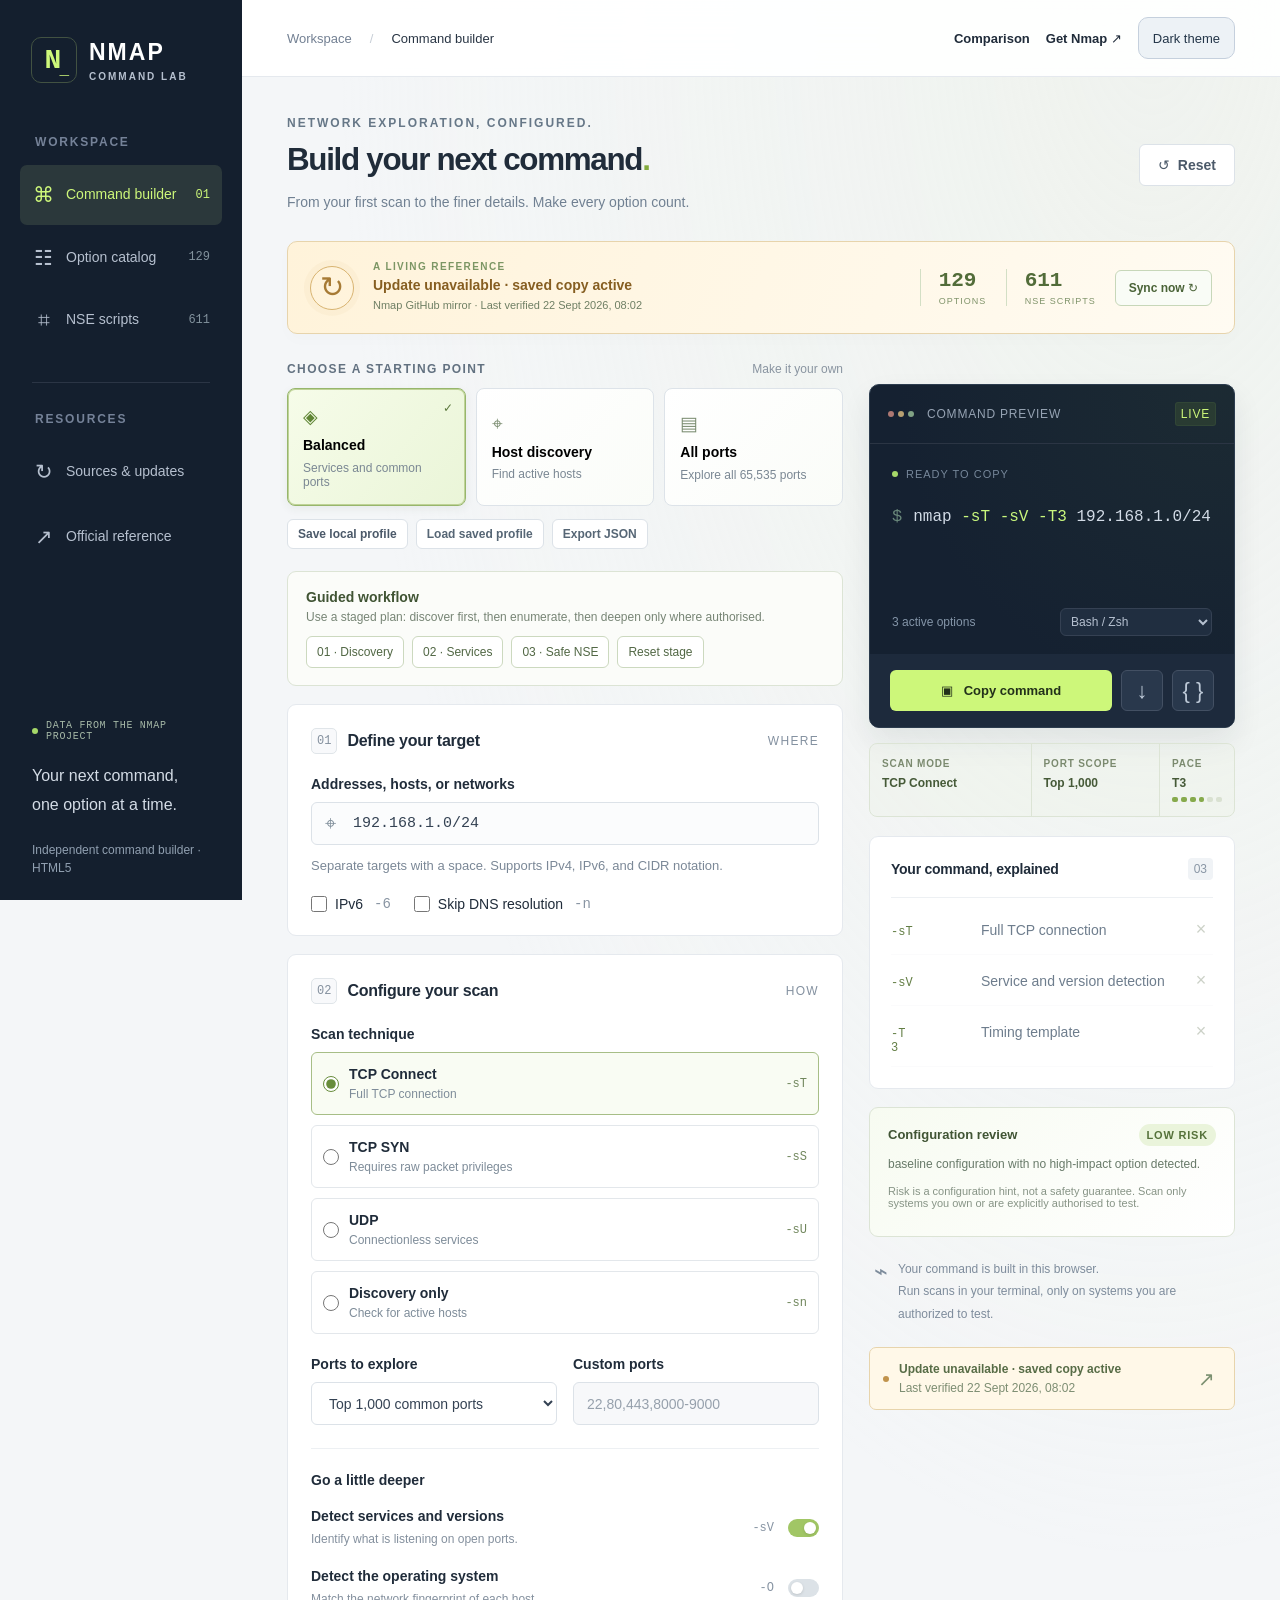
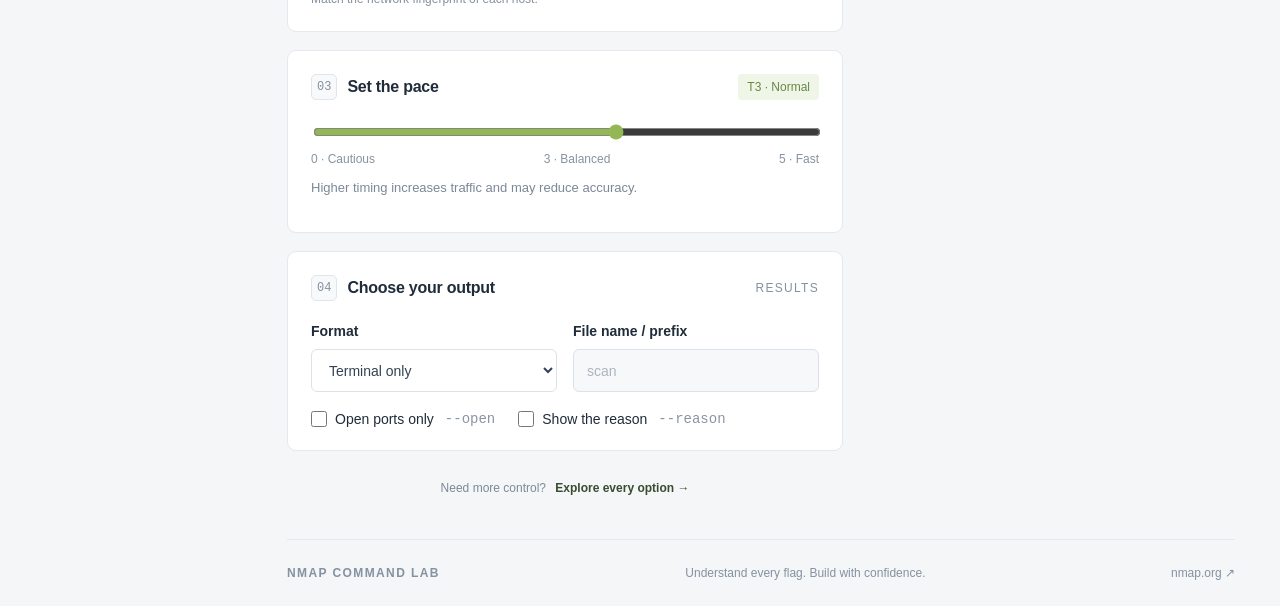
==== commit 183dc116: "Add files via upload" ====
--- a/nmap-command-lab.html
+++ b/nmap-command-lab.html
@@ -63,12 +63,19 @@
 [data-theme=dark] :is(.sync-description>strong,.catalog-status strong,.plan-strip strong){color:#cbe8a3}
 [data-theme=dark] :is(.sync-description>small,.catalog-status small,.plan-strip small){color:#bbccb0}
 [data-theme=dark] :is(.divider,.details-heading,.catalog-option,.script-row){border-color:#34465c}
+/* Keep row interaction states in the active palette, including selected rows. */
+[data-theme=dark] :is(.script-row,.catalog-option){--row-hover:#21364a;--row-selected:#263c30;--row-selected-hover:#304936;color:#e2edf8}
+[data-theme=dark] :is(.script-row,.catalog-option):is(:hover,:focus-within){background:var(--row-hover)}
+[data-theme=dark] :is(.script-row,.catalog-option):has(input:checked){background:var(--row-selected)}
+[data-theme=dark] :is(.script-row,.catalog-option):has(input:checked):is(:hover,:focus-within){background:var(--row-selected-hover)}
+[data-theme=dark] :is(.script-row,.catalog-option) small{color:#b8c8d9}
+[data-theme=dark] :is(.script-row,.catalog-option) a{color:#b8def5}
+[data-theme=dark] :is(.script-row,.catalog-option):focus-within{outline:2px solid #c5e6a1;outline-offset:-2px}
 [data-theme=dark] .warning,[data-theme=dark] .notice{background:#392e1c;color:#f3d99e;border-color:#6f5a32}
 [data-theme=dark] .error{background:#3b242c;color:#ffc0be;border-color:#794655}
 [data-theme=dark] .sync-banner.is-stale,[data-theme=dark] .catalog-status.is-stale{background:#392e1c;border-color:#6f5a32}
 button:focus-visible,a:focus-visible,summary:focus-visible{outline:3px solid #6aa53b;outline-offset:4px}
 @media(max-width:760px){.topbar{height:auto;min-height:68px;padding:12px 16px;flex-wrap:wrap}.header-actions{gap:12px}.breadcrumb{gap:8px}.result-column{position:static}.command-details{display:block;max-height:260px}.local-note{display:flex}.download-nmap{font-size:12px}}
-
 </style>
 </head>
 <body>
@@ -129,7 +136,7 @@
 </div><div id="toast" role="status" hidden></div>
 <script>(()=>{
 'use strict';
-const EMBEDDED_CATALOG={"schemaVersion":1,"parserRevision":2,"version":"7.991SVN","channel":"Official SVN / development","transport":"github-mirror","checkedAt":"2026-09-22T13:18:34.759Z","changedAt":"2026-09-21T16:42:23.843Z","changes":{"updated":false,"addedOptions":[],"addedScripts":[]},"options":[{"flag":"-iL","label":"Input from list","category":"man-target-specification","argument":"required","placeholder":"inputfilename","join":"separate","docs":"https://nmap.org/book/man-target-specification.html"},{"flag":"-iR","label":"Choose random targets","category":"man-target-specification","argument":"required","placeholder":"num hosts","join":"separate","docs":"https://nmap.org/book/man-target-specification.html"},{"flag":"--exclude","label":"Exclude hosts/networks","category":"man-target-specification","argument":"required","placeholder":"host1","join":"separate","docs":"https://nmap.org/book/man-target-specification.html"},{"flag":"--excludefile","label":"Exclude list from file","category":"man-target-specification","argument":"required","placeholder":"exclude_file","join":"separate","docs":"https://nmap.org/book/man-target-specification.html"},{"flag":"-n","label":"No reverse DNS resolution","category":"man-target-specification","argument":"none","placeholder":"","join":"separate","docs":"https://nmap.org/book/man-target-specification.html"},{"flag":"-R","label":"Reverse DNS resolution for all targets","category":"man-target-specification","argument":"none","placeholder":"","join":"separate","docs":"https://nmap.org/book/man-target-specification.html"},{"flag":"--resolve-all","label":"Scan each resolved address","category":"man-target-specification","argument":"none","placeholder":"","join":"separate","docs":"https://nmap.org/book/man-target-specification.html"},{"flag":"--unique","label":"Scan each address only once","category":"man-target-specification","argument":"none","placeholder":"","join":"separate","docs":"https://nmap.org/book/man-target-specification.html"},{"flag":"--system-dns","label":"Use system DNS resolver","category":"man-target-specification","argument":"none","placeholder":"","join":"separate","docs":"https://nmap.org/book/man-target-specification.html"},{"flag":"--dns-servers","label":"Servers to use for DNS queries","category":"man-target-specification","argument":"required","placeholder":"server1","join":"separate","docs":"https://nmap.org/book/man-target-specification.html"},{"flag":"-sL","label":"List Scan","category":"man-host-discovery","argument":"none","placeholder":"","join":"separate","docs":"https://nmap.org/book/man-host-discovery.html"},{"flag":"-sn","label":"No port scan","category":"man-host-discovery","argument":"none","placeholder":"","join":"separate","docs":"https://nmap.org/book/man-host-discovery.html"},{"flag":"-Pn","label":"No ping","category":"man-host-discovery","argument":"none","placeholder":"","join":"separate","docs":"https://nmap.org/book/man-host-discovery.html"},{"flag":"-PS","label":"TCP SYN Ping","category":"man-host-discovery","argument":"optional","placeholder":"port list","join":"attached","docs":"https://nmap.org/book/man-host-discovery.html"},{"flag":"-PA","label":"TCP ACK Ping","category":"man-host-discovery","argument":"optional","placeholder":"port list","join":"attached","docs":"https://nmap.org/book/man-host-discovery.html"},{"flag":"-PU","label":"UDP Ping","category":"man-host-discovery","argument":"optional","placeholder":"port list","join":"attached","docs":"https://nmap.org/book/man-host-discovery.html"},{"flag":"-PY","label":"SCTP INIT Ping","category":"man-host-discovery","argument":"optional","placeholder":"port list","join":"attached","docs":"https://nmap.org/book/man-host-discovery.html"},{"flag":"-PE","label":"ICMP Ping Types","category":"man-host-discovery","argument":"none","placeholder":"","join":"separate","docs":"https://nmap.org/book/man-host-discovery.html"},{"flag":"-PP","label":"ICMP Ping Types","category":"man-host-discovery","argument":"none","placeholder":"","join":"separate","docs":"https://nmap.org/book/man-host-discovery.html"},{"flag":"-PM","label":"ICMP Ping Types","category":"man-host-discovery","argument":"none","placeholder":"","join":"separate","docs":"https://nmap.org/book/man-host-discovery.html"},{"flag":"-PO","label":"IP Protocol Ping","category":"man-host-discovery","argument":"optional","placeholder":"protocol list","join":"attached","docs":"https://nmap.org/book/man-host-discovery.html"},{"flag":"--disable-arp-ping","label":"No ARP or ND Ping","category":"man-host-discovery","argument":"none","placeholder":"","join":"separate","docs":"https://nmap.org/book/man-host-discovery.html"},{"flag":"--discovery-ignore-rst","label":"--discovery-ignore-rst","category":"man-host-discovery","argument":"none","placeholder":"","join":"separate","docs":"https://nmap.org/book/man-host-discovery.html"},{"flag":"--traceroute","label":"Trace path to host","category":"man-host-discovery","argument":"none","placeholder":"","join":"separate","docs":"https://nmap.org/book/man-host-discovery.html"},{"flag":"-sS","label":"TCP SYN scan","category":"man-port-scanning-techniques","argument":"none","placeholder":"","join":"separate","docs":"https://nmap.org/book/man-port-scanning-techniques.html"},{"flag":"-sT","label":"TCP connect scan","category":"man-port-scanning-techniques","argument":"none","placeholder":"","join":"separate","docs":"https://nmap.org/book/man-port-scanning-techniques.html"},{"flag":"-sU","label":"UDP scans","category":"man-port-scanning-techniques","argument":"none","placeholder":"","join":"separate","docs":"https://nmap.org/book/man-port-scanning-techniques.html"},{"flag":"-sY","label":"SCTP INIT scan","category":"man-port-scanning-techniques","argument":"none","placeholder":"","join":"separate","docs":"https://nmap.org/book/man-port-scanning-techniques.html"},{"flag":"-sN","label":"TCP NULL, FIN, and Xmas scans","category":"man-port-scanning-techniques","argument":"none","placeholder":"","join":"separate","docs":"https://nmap.org/book/man-port-scanning-techniques.html"},{"flag":"-sF","label":"TCP NULL, FIN, and Xmas scans","category":"man-port-scanning-techniques","argument":"none","placeholder":"","join":"separate","docs":"https://nmap.org/book/man-port-scanning-techniques.html"},{"flag":"-sX","label":"TCP NULL, FIN, and Xmas scans","category":"man-port-scanning-techniques","argument":"none","placeholder":"","join":"separate","docs":"https://nmap.org/book/man-port-scanning-techniques.html"},{"flag":"-sA","label":"TCP ACK scan","category":"man-port-scanning-techniques","argument":"none","placeholder":"","join":"separate","docs":"https://nmap.org/book/man-port-scanning-techniques.html"},{"flag":"-sW","label":"TCP Window scan","category":"man-port-scanning-techniques","argument":"none","placeholder":"","join":"separate","docs":"https://nmap.org/book/man-port-scanning-techniques.html"},{"flag":"-sM","label":"TCP Maimon scan","category":"man-port-scanning-techniques","argument":"none","placeholder":"","join":"separate","docs":"https://nmap.org/book/man-port-scanning-techniques.html"},{"flag":"--scanflags","label":"Custom TCP scan","category":"man-port-scanning-techniques","argument":"required","placeholder":"flags","join":"separate","docs":"https://nmap.org/book/man-port-scanning-techniques.html"},{"flag":"-sZ","label":"SCTP COOKIE ECHO scan","category":"man-port-scanning-techniques","argument":"none","placeholder":"","join":"separate","docs":"https://nmap.org/book/man-port-scanning-techniques.html"},{"flag":"-sI","label":"idle scan","category":"man-port-scanning-techniques","argument":"required","placeholder":"zombie host","join":"separate","docs":"https://nmap.org/book/man-port-scanning-techniques.html"},{"flag":"-sO","label":"IP protocol scan","category":"man-port-scanning-techniques","argument":"none","placeholder":"","join":"separate","docs":"https://nmap.org/book/man-port-scanning-techniques.html"},{"flag":"-b","label":"FTP bounce scan","category":"man-port-scanning-techniques","argument":"required","placeholder":"FTP relay host","join":"separate","docs":"https://nmap.org/book/man-port-scanning-techniques.html"},{"flag":"-p","label":"Only scan specified ports","category":"man-port-specification","argument":"required","placeholder":"port ranges","join":"separate","docs":"https://nmap.org/book/man-port-specification.html"},{"flag":"--exclude-ports","label":"Exclude the specified ports from scanning","category":"man-port-specification","argument":"required","placeholder":"port ranges","join":"separate","docs":"https://nmap.org/book/man-port-specification.html"},{"flag":"-F","label":"Fast (limited port) scan","category":"man-port-specification","argument":"none","placeholder":"","join":"separate","docs":"https://nmap.org/book/man-port-specification.html"},{"flag":"-r","label":"Don't randomize ports","category":"man-port-specification","argument":"none","placeholder":"","join":"separate","docs":"https://nmap.org/book/man-port-specification.html"},{"flag":"--port-ratio","label":"--port-ratio","category":"man-port-specification","argument":"required","placeholder":"ratio","join":"separate","docs":"https://nmap.org/book/man-port-specification.html"},{"flag":"--top-ports","label":"--top-ports","category":"man-port-specification","argument":"required","placeholder":"n","join":"separate","docs":"https://nmap.org/book/man-port-specification.html"},{"flag":"-sV","label":"Version detection","category":"man-version-detection","argument":"none","placeholder":"","join":"separate","docs":"https://nmap.org/book/man-version-detection.html"},{"flag":"--allports","label":"Don't exclude any ports from version detection","category":"man-version-detection","argument":"none","placeholder":"","join":"separate","docs":"https://nmap.org/book/man-version-detection.html"},{"flag":"--version-intensity","label":"Set version scan intensity","category":"man-version-detection","argument":"required","placeholder":"intensity","join":"separate","docs":"https://nmap.org/book/man-version-detection.html"},{"flag":"--version-light","label":"Enable light mode","category":"man-version-detection","argument":"none","placeholder":"","join":"separate","docs":"https://nmap.org/book/man-version-detection.html"},{"flag":"--version-all","label":"Try every single probe","category":"man-version-detection","argument":"none","placeholder":"","join":"separate","docs":"https://nmap.org/book/man-version-detection.html"},{"flag":"--version-trace","label":"Trace version scan activity","category":"man-version-detection","argument":"none","placeholder":"","join":"separate","docs":"https://nmap.org/book/man-version-detection.html"},{"flag":"-O","label":"Enable OS detection","category":"man-os-detection","argument":"none","placeholder":"","join":"separate","docs":"https://nmap.org/book/man-os-detection.html"},{"flag":"--osscan-limit","label":"Limit OS detection to promising targets","category":"man-os-detection","argument":"none","placeholder":"","join":"separate","docs":"https://nmap.org/book/man-os-detection.html"},{"flag":"--osscan-guess","label":"Guess OS detection results","category":"man-os-detection","argument":"none","placeholder":"","join":"separate","docs":"https://nmap.org/book/man-os-detection.html"},{"flag":"--fuzzy","label":"Guess OS detection results","category":"man-os-detection","argument":"none","placeholder":"","join":"separate","docs":"https://nmap.org/book/man-os-detection.html"},{"flag":"--max-os-tries","label":"Set the maximum number of OS detection tries against a target","category":"man-os-detection","argument":"required","placeholder":"number","join":"separate","docs":"https://nmap.org/book/man-os-detection.html"},{"flag":"-sC","label":"-sC","category":"man-nse","argument":"none","placeholder":"","join":"separate","docs":"https://nmap.org/book/man-nse.html"},{"flag":"--script","label":"--script","category":"man-nse","argument":"required","placeholder":"filename","join":"separate","docs":"https://nmap.org/book/man-nse.html"},{"flag":"--script-args","label":"--script-args","category":"man-nse","argument":"required","placeholder":"n1","join":"separate","docs":"https://nmap.org/book/man-nse.html"},{"flag":"--script-args-file","label":"--script-args-file","category":"man-nse","argument":"required","placeholder":"filename","join":"separate","docs":"https://nmap.org/book/man-nse.html"},{"flag":"--script-help","label":"--script-help","category":"man-nse","argument":"required","placeholder":"filename","join":"separate","docs":"https://nmap.org/book/man-nse.html"},{"flag":"--script-trace","label":"--script-trace","category":"man-nse","argument":"none","placeholder":"","join":"separate","docs":"https://nmap.org/book/man-nse.html"},{"flag":"--script-updatedb","label":"--script-updatedb","category":"man-nse","argument":"none","placeholder":"","join":"separate","docs":"https://nmap.org/book/man-nse.html"},{"flag":"--min-hostgroup","label":"Adjust parallel scan group sizes","category":"man-performance","argument":"required","placeholder":"numhosts","join":"separate","docs":"https://nmap.org/book/man-performance.html"},{"flag":"--max-hostgroup","label":"Adjust parallel scan group sizes","category":"man-performance","argument":"required","placeholder":"numhosts","join":"separate","docs":"https://nmap.org/book/man-performance.html"},{"flag":"--min-parallelism","label":"Adjust probe parallelization","category":"man-performance","argument":"required","placeholder":"numprobes","join":"separate","docs":"https://nmap.org/book/man-performance.html"},{"flag":"--max-parallelism","label":"Adjust probe parallelization","category":"man-performance","argument":"required","placeholder":"numprobes","join":"separate","docs":"https://nmap.org/book/man-performance.html"},{"flag":"--min-rtt-timeout","label":"Adjust probe timeouts","category":"man-performance","argument":"required","placeholder":"time","join":"separate","docs":"https://nmap.org/book/man-performance.html"},{"flag":"--max-rtt-timeout","label":"Adjust probe timeouts","category":"man-performance","argument":"required","placeholder":"time","join":"separate","docs":"https://nmap.org/book/man-performance.html"},{"flag":"--initial-rtt-timeout","label":"Adjust probe timeouts","category":"man-performance","argument":"required","placeholder":"time","join":"separate","docs":"https://nmap.org/book/man-performance.html"},{"flag":"--max-retries","label":"Specify the maximum number of port scan probe retransmissions","category":"man-performance","argument":"required","placeholder":"numtries","join":"separate","docs":"https://nmap.org/book/man-performance.html"},{"flag":"--host-timeout","label":"Give up on slow target hosts","category":"man-performance","argument":"required","placeholder":"time","join":"separate","docs":"https://nmap.org/book/man-performance.html"},{"flag":"--script-timeout","label":"--script-timeout","category":"man-performance","argument":"required","placeholder":"time","join":"separate","docs":"https://nmap.org/book/man-performance.html"},{"flag":"--scan-delay","label":"Adjust delay between probes","category":"man-performance","argument":"required","placeholder":"time","join":"separate","docs":"https://nmap.org/book/man-performance.html"},{"flag":"--max-scan-delay","label":"Adjust delay between probes","category":"man-performance","argument":"required","placeholder":"time","join":"separate","docs":"https://nmap.org/book/man-performance.html"},{"flag":"--min-rate","label":"Directly control the scanning rate","category":"man-performance","argument":"required","placeholder":"number","join":"separate","docs":"https://nmap.org/book/man-performance.html"},{"flag":"--max-rate","label":"Directly control the scanning rate","category":"man-performance","argument":"required","placeholder":"number","join":"separate","docs":"https://nmap.org/book/man-performance.html"},{"flag":"--defeat-rst-ratelimit","label":"--defeat-rst-ratelimit","category":"man-performance","argument":"none","placeholder":"","join":"separate","docs":"https://nmap.org/book/man-performance.html"},{"flag":"--defeat-icmp-ratelimit","label":"--defeat-icmp-ratelimit","category":"man-performance","argument":"none","placeholder":"","join":"separate","docs":"https://nmap.org/book/man-performance.html"},{"flag":"--nsock-engine","label":"--nsock-engine","category":"man-performance","argument":"required","placeholder":"engine","join":"separate","docs":"https://nmap.org/book/man-performance.html"},{"flag":"-T","label":"Set a timing template","category":"man-performance","argument":"required","placeholder":"0–5","join":"attached","docs":"https://nmap.org/book/man-performance.html"},{"flag":"-f","label":"using the specified MTU","category":"man-bypass-firewalls-ids","argument":"none","placeholder":"","join":"separate","docs":"https://nmap.org/book/man-bypass-firewalls-ids.html"},{"flag":"--mtu","label":"using the specified MTU","category":"man-bypass-firewalls-ids","argument":"required","placeholder":"number","join":"separate","docs":"https://nmap.org/book/man-bypass-firewalls-ids.html"},{"flag":"-D","label":"Cloak a scan with decoys","category":"man-bypass-firewalls-ids","argument":"required","placeholder":"decoy1","join":"separate","docs":"https://nmap.org/book/man-bypass-firewalls-ids.html"},{"flag":"-S","label":"Spoof source address","category":"man-bypass-firewalls-ids","argument":"required","placeholder":"IP_Address","join":"separate","docs":"https://nmap.org/book/man-bypass-firewalls-ids.html"},{"flag":"-e","label":"Use specified interface","category":"man-bypass-firewalls-ids","argument":"required","placeholder":"interface","join":"separate","docs":"https://nmap.org/book/man-bypass-firewalls-ids.html"},{"flag":"--source-port","label":"Spoof source port number","category":"man-bypass-firewalls-ids","argument":"required","placeholder":"portnumber","join":"separate","docs":"https://nmap.org/book/man-bypass-firewalls-ids.html"},{"flag":"-g","label":"Spoof source port number","category":"man-bypass-firewalls-ids","argument":"required","placeholder":"portnumber","join":"separate","docs":"https://nmap.org/book/man-bypass-firewalls-ids.html"},{"flag":"--data","label":"Append custom binary data to sent packets","category":"man-bypass-firewalls-ids","argument":"required","placeholder":"hex string","join":"separate","docs":"https://nmap.org/book/man-bypass-firewalls-ids.html"},{"flag":"--data-string","label":"Append custom string to sent packets","category":"man-bypass-firewalls-ids","argument":"required","placeholder":"string","join":"separate","docs":"https://nmap.org/book/man-bypass-firewalls-ids.html"},{"flag":"--data-length","label":"Append random data to sent packets","category":"man-bypass-firewalls-ids","argument":"required","placeholder":"number","join":"separate","docs":"https://nmap.org/book/man-bypass-firewalls-ids.html"},{"flag":"--ip-options","label":"Send packets with specified ip options","category":"man-bypass-firewalls-ids","argument":"required","placeholder":"R|S [route]|L [route]|T|U ...","join":"separate","docs":"https://nmap.org/book/man-bypass-firewalls-ids.html"},{"flag":"--ttl","label":"Set IP time-to-live field","category":"man-bypass-firewalls-ids","argument":"required","placeholder":"value","join":"separate","docs":"https://nmap.org/book/man-bypass-firewalls-ids.html"},{"flag":"--randomize-hosts","label":"Randomize target host order","category":"man-bypass-firewalls-ids","argument":"none","placeholder":"","join":"separate","docs":"https://nmap.org/book/man-bypass-firewalls-ids.html"},{"flag":"--spoof-mac","label":"Spoof MAC address","category":"man-bypass-firewalls-ids","argument":"required","placeholder":"MAC address, prefix, or vendor name","join":"separate","docs":"https://nmap.org/book/man-bypass-firewalls-ids.html"},{"flag":"--proxies","label":"Relay TCP connections through a chain of proxies","category":"man-bypass-firewalls-ids","argument":"required","placeholder":"Comma-separated list of proxy URLs","join":"separate","docs":"https://nmap.org/book/man-bypass-firewalls-ids.html"},{"flag":"--badsum","label":"Send packets with bogus TCP/UDP checksums","category":"man-bypass-firewalls-ids","argument":"none","placeholder":"","join":"separate","docs":"https://nmap.org/book/man-bypass-firewalls-ids.html"},{"flag":"--adler32","label":"Use deprecated Adler32 instead of CRC32C for SCTP checksums","category":"man-bypass-firewalls-ids","argument":"none","placeholder":"","join":"separate","docs":"https://nmap.org/book/man-bypass-firewalls-ids.html"},{"flag":"-oN","label":"normal output","category":"man-output","argument":"required","placeholder":"filespec","join":"separate","docs":"https://nmap.org/book/man-output.html"},{"flag":"-oX","label":"XML output","category":"man-output","argument":"required","placeholder":"filespec","join":"separate","docs":"https://nmap.org/book/man-output.html"},{"flag":"-oS","label":"ScRipT KIdd|3 oUTpuT","category":"man-output","argument":"required","placeholder":"filespec","join":"separate","docs":"https://nmap.org/book/man-output.html"},{"flag":"-oG","label":"grepable output","category":"man-output","argument":"required","placeholder":"filespec","join":"separate","docs":"https://nmap.org/book/man-output.html"},{"flag":"-oA","label":"Output to all formats","category":"man-output","argument":"required","placeholder":"basename","join":"separate","docs":"https://nmap.org/book/man-output.html"},{"flag":"-v","label":"Set verbosity level","category":"man-output","argument":"optional","placeholder":"level","join":"attached","docs":"https://nmap.org/book/man-output.html"},{"flag":"-d","label":"Set debugging level","category":"man-output","argument":"optional","placeholder":"level","join":"attached","docs":"https://nmap.org/book/man-output.html"},{"flag":"--reason","label":"Host and port state reasons","category":"man-output","argument":"none","placeholder":"","join":"separate","docs":"https://nmap.org/book/man-output.html"},{"flag":"--stats-every","label":"Print periodic timing stats","category":"man-output","argument":"required","placeholder":"time","join":"separate","docs":"https://nmap.org/book/man-output.html"},{"flag":"--packet-trace","label":"Trace packets and data sent and received","category":"man-output","argument":"none","placeholder":"","join":"separate","docs":"https://nmap.org/book/man-output.html"},{"flag":"--open","label":"Show only open (or possibly open) ports","category":"man-output","argument":"none","placeholder":"","join":"separate","docs":"https://nmap.org/book/man-output.html"},{"flag":"--iflist","label":"List interfaces and routes","category":"man-output","argument":"none","placeholder":"","join":"separate","docs":"https://nmap.org/book/man-output.html"},{"flag":"--append-output","label":"Append to rather than clobber output files","category":"man-output","argument":"none","placeholder":"","join":"separate","docs":"https://nmap.org/book/man-output.html"},{"flag":"--resume","label":"Resume aborted scan","category":"man-output","argument":"required","placeholder":"filename","join":"separate","docs":"https://nmap.org/book/man-output.html"},{"flag":"--noninteractive","label":"Disable runtime interactions","category":"man-output","argument":"none","placeholder":"","join":"separate","docs":"https://nmap.org/book/man-output.html"},{"flag":"--stylesheet","label":"Set XSL stylesheet to transform XML output","category":"man-output","argument":"required","placeholder":"path or URL","join":"separate","docs":"https://nmap.org/book/man-output.html"},{"flag":"--webxml","label":"Load stylesheet from Nmap.Org","category":"man-output","argument":"none","placeholder":"","join":"separate","docs":"https://nmap.org/book/man-output.html"},{"flag":"--no-stylesheet","label":"Omit XSL stylesheet declaration from XML","category":"man-output","argument":"none","placeholder":"","join":"separate","docs":"https://nmap.org/book/man-output.html"},{"flag":"-6","label":"Enable IPv6 scanning","category":"man-misc-options","argument":"none","placeholder":"","join":"separate","docs":"https://nmap.org/book/man-misc-options.html"},{"flag":"-A","label":"Aggressive scan options","category":"man-misc-options","argument":"none","placeholder":"","join":"separate","docs":"https://nmap.org/book/man-misc-options.html"},{"flag":"--datadir","label":"Specify custom Nmap data file location","category":"man-misc-options","argument":"required","placeholder":"directoryname","join":"separate","docs":"https://nmap.org/book/man-misc-options.html"},{"flag":"--servicedb","label":"Specify custom services file","category":"man-misc-options","argument":"required","placeholder":"services file","join":"separate","docs":"https://nmap.org/book/man-misc-options.html"},{"flag":"--versiondb","label":"Specify custom service probes file","category":"man-misc-options","argument":"required","placeholder":"service probes file","join":"separate","docs":"https://nmap.org/book/man-misc-options.html"},{"flag":"--send-eth","label":"Use raw ethernet sending","category":"man-misc-options","argument":"none","placeholder":"","join":"separate","docs":"https://nmap.org/book/man-misc-options.html"},{"flag":"--send-ip","label":"Send at raw IP level","category":"man-misc-options","argument":"none","placeholder":"","join":"separate","docs":"https://nmap.org/book/man-misc-options.html"},{"flag":"--privileged","label":"Assume that the user is fully privileged","category":"man-misc-options","argument":"none","placeholder":"","join":"separate","docs":"https://nmap.org/book/man-misc-options.html"},{"flag":"--unprivileged","label":"Assume that the user lacks raw socket privileges","category":"man-misc-options","argument":"none","placeholder":"","join":"separate","docs":"https://nmap.org/book/man-misc-options.html"},{"flag":"-V","label":"Print version number","category":"man-misc-options","argument":"none","placeholder":"","join":"separate","docs":"https://nmap.org/book/man-misc-options.html"},{"flag":"--version","label":"Print version number","category":"man-misc-options","argument":"none","placeholder":"","join":"separate","docs":"https://nmap.org/book/man-misc-options.html"},{"flag":"-h","label":"Print help summary page","category":"man-misc-options","argument":"none","placeholder":"","join":"separate","docs":"https://nmap.org/book/man-misc-options.html"},{"flag":"--help","label":"Print help summary page","category":"man-misc-options","argument":"none","placeholder":"","join":"separate","docs":"https://nmap.org/book/man-misc-options.html"}],"scripts":[{"name":"acarsd-info","categories":["discovery","safe"]},{"name":"address-info","categories":["default","safe"]},{"name":"afp-brute","categories":["brute","intrusive"]},{"name":"afp-ls","categories":["discovery","safe"]},{"name":"afp-path-vuln","categories":["exploit","intrusive","vuln"]},{"name":"afp-serverinfo","categories":["default","discovery","safe"]},{"name":"afp-showmount","categories":["discovery","safe"]},{"name":"ajp-auth","categories":["auth","default","safe"]},{"name":"ajp-brute","categories":["brute","intrusive"]},{"name":"ajp-headers","categories":["discovery","safe"]},{"name":"ajp-methods","categories":["default","safe"]},{"name":"ajp-request","categories":["discovery","safe"]},{"name":"allseeingeye-info","categories":["discovery","safe","version"]},{"name":"amqp-info","categories":["default","discovery","safe","version"]},{"name":"asn-query","categories":["discovery","external","safe"]},{"name":"auth-owners","categories":["default","safe"]},{"name":"auth-spoof","categories":["malware","safe"]},{"name":"backorifice-brute","categories":["brute","intrusive"]},{"name":"backorifice-info","categories":["default","discovery","safe"]},{"name":"bacnet-info","categories":["discovery","version"]},{"name":"banner","categories":["discovery","safe"]},{"name":"bitcoin-getaddr","categories":["discovery","safe"]},{"name":"bitcoin-info","categories":["discovery","safe"]},{"name":"bitcoinrpc-info","categories":["default","discovery","safe"]},{"name":"bittorrent-discovery","categories":["discovery","safe"]},{"name":"bjnp-discover","categories":["discovery","safe"]},{"name":"broadcast-ataoe-discover","categories":["broadcast","safe"]},{"name":"broadcast-avahi-dos","categories":["broadcast","dos","intrusive","vuln"]},{"name":"broadcast-bjnp-discover","categories":["broadcast","safe"]},{"name":"broadcast-db2-discover","categories":["broadcast","safe"]},{"name":"broadcast-dhcp-discover","categories":["broadcast","safe"]},{"name":"broadcast-dhcp6-discover","categories":["broadcast","safe"]},{"name":"broadcast-dns-service-discovery","categories":["broadcast","safe"]},{"name":"broadcast-dropbox-listener","categories":["broadcast","safe"]},{"name":"broadcast-eigrp-discovery","categories":["broadcast","discovery","safe"]},{"name":"broadcast-hid-discoveryd","categories":["broadcast","discovery","safe"]},{"name":"broadcast-igmp-discovery","categories":["broadcast","discovery","safe"]},{"name":"broadcast-jenkins-discover","categories":["broadcast","discovery","safe"]},{"name":"broadcast-listener","categories":["broadcast","safe"]},{"name":"broadcast-ms-sql-discover","categories":["broadcast","safe"]},{"name":"broadcast-netbios-master-browser","categories":["broadcast","safe"]},{"name":"broadcast-networker-discover","categories":["broadcast","safe"]},{"name":"broadcast-novell-locate","categories":["broadcast","safe"]},{"name":"broadcast-ospf2-discover","categories":["broadcast","discovery","safe"]},{"name":"broadcast-pc-anywhere","categories":["broadcast","safe"]},{"name":"broadcast-pc-duo","categories":["broadcast","safe"]},{"name":"broadcast-pim-discovery","categories":["broadcast","discovery","safe"]},{"name":"broadcast-ping","categories":["broadcast","discovery","safe"]},{"name":"broadcast-pppoe-discover","categories":["broadcast","safe"]},{"name":"broadcast-rip-discover","categories":["broadcast","safe"]},{"name":"broadcast-ripng-discover","categories":["broadcast","safe"]},{"name":"broadcast-sonicwall-discover","categories":["broadcast","safe"]},{"name":"broadcast-sybase-asa-discover","categories":["broadcast","safe"]},{"name":"broadcast-tellstick-discover","categories":["broadcast","safe"]},{"name":"broadcast-upnp-info","categories":["broadcast","safe"]},{"name":"broadcast-versant-locate","categories":["broadcast","safe"]},{"name":"broadcast-wake-on-lan","categories":["broadcast","safe"]},{"name":"broadcast-wpad-discover","categories":["broadcast","safe"]},{"name":"broadcast-wsdd-discover","categories":["broadcast","safe"]},{"name":"broadcast-xdmcp-discover","categories":["broadcast","safe"]},{"name":"cassandra-brute","categories":["brute","intrusive"]},{"name":"cassandra-info","categories":["default","discovery","safe"]},{"name":"cccam-version","categories":["version"]},{"name":"cics-enum","categories":["brute","intrusive"]},{"name":"cics-info","categories":["discovery","safe"]},{"name":"cics-user-brute","categories":["brute","intrusive"]},{"name":"cics-user-enum","categories":["brute","intrusive"]},{"name":"citrix-brute-xml","categories":["brute","intrusive"]},{"name":"citrix-enum-apps-xml","categories":["discovery","safe"]},{"name":"citrix-enum-apps","categories":["discovery","safe"]},{"name":"citrix-enum-servers-xml","categories":["discovery","safe"]},{"name":"citrix-enum-servers","categories":["discovery","safe"]},{"name":"clamav-exec","categories":["exploit","vuln"]},{"name":"clock-skew","categories":["default","safe"]},{"name":"coap-resources","categories":["discovery","safe"]},{"name":"couchdb-databases","categories":["discovery","safe"]},{"name":"couchdb-stats","categories":["discovery","safe"]},{"name":"creds-summary","categories":["auth","default","safe"]},{"name":"cups-info","categories":["discovery","safe"]},{"name":"cups-queue-info","categories":["discovery","safe"]},{"name":"cvs-brute-repository","categories":["brute","intrusive"]},{"name":"cvs-brute","categories":["brute","intrusive"]},{"name":"daap-get-library","categories":["discovery","safe"]},{"name":"daytime","categories":["discovery","safe"]},{"name":"db2-das-info","categories":["discovery","safe","version"]},{"name":"deluge-rpc-brute","categories":["brute","intrusive"]},{"name":"dhcp-discover","categories":["discovery","safe"]},{"name":"dicom-brute","categories":["auth","brute"]},{"name":"dicom-ping","categories":["auth","default","discovery","safe"]},{"name":"dict-info","categories":["discovery","safe"]},{"name":"distcc-cve2004-2687","categories":["exploit","intrusive","vuln"]},{"name":"dns-blacklist","categories":["external","safe"]},{"name":"dns-brute","categories":["discovery","intrusive"]},{"name":"dns-cache-snoop","categories":["discovery","intrusive"]},{"name":"dns-check-zone","categories":["discovery","external","safe"]},{"name":"dns-client-subnet-scan","categories":["discovery","safe"]},{"name":"dns-fuzz","categories":["fuzzer","intrusive"]},{"name":"dns-ip6-arpa-scan","categories":["discovery","intrusive"]},{"name":"dns-nsec-enum","categories":["discovery","intrusive"]},{"name":"dns-nsec3-enum","categories":["discovery","intrusive"]},{"name":"dns-nsid","categories":["default","discovery","safe"]},{"name":"dns-random-srcport","categories":["external","intrusive"]},{"name":"dns-random-txid","categories":["external","intrusive"]},{"name":"dns-recursion","categories":["default","safe"]},{"name":"dns-service-discovery","categories":["default","discovery","safe"]},{"name":"dns-srv-enum","categories":["discovery","safe"]},{"name":"dns-update","categories":["intrusive","vuln"]},{"name":"dns-zeustracker","categories":["discovery","external","malware","safe"]},{"name":"dns-zone-transfer","categories":["discovery","intrusive"]},{"name":"docker-version","categories":["version"]},{"name":"domcon-brute","categories":["brute","intrusive"]},{"name":"domcon-cmd","categories":["auth","intrusive"]},{"name":"domino-enum-users","categories":["auth","intrusive"]},{"name":"dpap-brute","categories":["brute","intrusive"]},{"name":"drda-brute","categories":["brute","intrusive"]},{"name":"drda-info","categories":["discovery","safe","version"]},{"name":"duplicates","categories":["safe"]},{"name":"eap-info","categories":["broadcast","safe"]},{"name":"enip-info","categories":["discovery","version"]},{"name":"epmd-info","categories":["default","discovery","safe"]},{"name":"eppc-enum-processes","categories":["discovery","safe"]},{"name":"fcrdns","categories":["discovery","safe"]},{"name":"finger","categories":["default","discovery","safe"]},{"name":"fingerprint-strings","categories":["version"]},{"name":"firewalk","categories":["discovery","safe"]},{"name":"firewall-bypass","categories":["intrusive","vuln"]},{"name":"flume-master-info","categories":["default","discovery","safe"]},{"name":"fox-info","categories":["discovery","version"]},{"name":"freelancer-info","categories":["default","discovery","safe","version"]},{"name":"ftp-anon","categories":["auth","default","safe"]},{"name":"ftp-bounce","categories":["default","safe"]},{"name":"ftp-brute","categories":["brute","intrusive"]},{"name":"ftp-libopie","categories":["intrusive","vuln"]},{"name":"ftp-proftpd-backdoor","categories":["exploit","intrusive","malware","vuln"]},{"name":"ftp-syst","categories":["default","discovery","safe"]},{"name":"ftp-vsftpd-backdoor","categories":["exploit","intrusive","malware","vuln"]},{"name":"ftp-vuln-cve2010-4221","categories":["intrusive","vuln"]},{"name":"ganglia-info","categories":["default","discovery","safe"]},{"name":"giop-info","categories":["default","discovery","safe"]},{"name":"gkrellm-info","categories":["discovery","safe"]},{"name":"gopher-ls","categories":["default","discovery","safe"]},{"name":"gpsd-info","categories":["discovery","safe"]},{"name":"hadoop-datanode-info","categories":["default","discovery","safe"]},{"name":"hadoop-jobtracker-info","categories":["default","discovery","safe"]},{"name":"hadoop-namenode-info","categories":["default","discovery","safe"]},{"name":"hadoop-secondary-namenode-info","categories":["default","discovery","safe"]},{"name":"hadoop-tasktracker-info","categories":["default","discovery","safe"]},{"name":"hartip-info","categories":["discovery","intrusive"]},{"name":"hbase-master-info","categories":["default","discovery","safe"]},{"name":"hbase-region-info","categories":["default","discovery","safe"]},{"name":"hddtemp-info","categories":["default","discovery","safe"]},{"name":"hnap-info","categories":["default","discovery","safe","version"]},{"name":"hostmap-crtsh","categories":["discovery","external"]},{"name":"hostmap-robtex","categories":["discovery","external","safe"]},{"name":"http-adobe-coldfusion-apsa1301","categories":["exploit","vuln"]},{"name":"http-affiliate-id","categories":["discovery","safe"]},{"name":"http-apache-negotiation","categories":["discovery","safe"]},{"name":"http-apache-server-status","categories":["discovery","safe"]},{"name":"http-aspnet-debug","categories":["discovery","vuln"]},{"name":"http-auth-finder","categories":["discovery","safe"]},{"name":"http-auth","categories":["auth","default","safe"]},{"name":"http-avaya-ipoffice-users","categories":["exploit","vuln"]},{"name":"http-awstatstotals-exec","categories":["exploit","intrusive","vuln"]},{"name":"http-axis2-dir-traversal","categories":["exploit","intrusive","vuln"]},{"name":"http-backup-finder","categories":["discovery","safe"]},{"name":"http-barracuda-dir-traversal","categories":["auth","exploit","intrusive"]},{"name":"http-bigip-cookie","categories":["discovery","safe"]},{"name":"http-brute","categories":["brute","intrusive"]},{"name":"http-cakephp-version","categories":["discovery","safe"]},{"name":"http-chrono","categories":["discovery","intrusive"]},{"name":"http-cisco-anyconnect","categories":["default","discovery","safe"]},{"name":"http-coldfusion-subzero","categories":["exploit"]},{"name":"http-comments-displayer","categories":["discovery","safe"]},{"name":"http-config-backup","categories":["auth","intrusive"]},{"name":"http-cookie-flags","categories":["default","safe","vuln"]},{"name":"http-cors","categories":["default","discovery","safe"]},{"name":"http-cross-domain-policy","categories":["external","safe","vuln"]},{"name":"http-csrf","categories":["exploit","intrusive","vuln"]},{"name":"http-date","categories":["discovery","safe"]},{"name":"http-default-accounts","categories":["auth","discovery","intrusive"]},{"name":"http-devframework","categories":["discovery","intrusive"]},{"name":"http-dlink-backdoor","categories":["exploit","vuln"]},{"name":"http-dombased-xss","categories":["exploit","intrusive","vuln"]},{"name":"http-domino-enum-passwords","categories":["auth","intrusive"]},{"name":"http-drupal-enum-users","categories":["discovery","intrusive"]},{"name":"http-drupal-enum","categories":["discovery","intrusive"]},{"name":"http-enum","categories":["discovery","intrusive","vuln"]},{"name":"http-errors","categories":["discovery","intrusive"]},{"name":"http-exif-spider","categories":["intrusive"]},{"name":"http-favicon","categories":["default","discovery","safe"]},{"name":"http-feed","categories":["discovery","intrusive"]},{"name":"http-fetch","categories":["safe"]},{"name":"http-fileupload-exploiter","categories":["exploit","intrusive","vuln"]},{"name":"http-form-brute","categories":["brute","intrusive"]},{"name":"http-form-fuzzer","categories":["fuzzer","intrusive"]},{"name":"http-frontpage-login","categories":["safe","vuln"]},{"name":"http-generator","categories":["default","discovery","safe"]},{"name":"http-git","categories":["default","safe","vuln"]},{"name":"http-gitweb-projects-enum","categories":["discovery","safe"]},{"name":"http-google-malware","categories":["discovery","external","malware","safe"]},{"name":"http-grep","categories":["discovery","safe"]},{"name":"http-headers","categories":["discovery","safe"]},{"name":"http-hp-ilo-info","categories":["discovery","safe"]},{"name":"http-huawei-hg5xx-vuln","categories":["exploit","vuln"]},{"name":"http-icloud-findmyiphone","categories":["discovery","external","safe"]},{"name":"http-icloud-sendmsg","categories":["discovery","external","safe"]},{"name":"http-iis-short-name-brute","categories":["brute","intrusive"]},{"name":"http-iis-webdav-vuln","categories":["intrusive","vuln"]},{"name":"http-internal-ip-disclosure","categories":["discovery","safe","vuln"]},{"name":"http-joomla-brute","categories":["brute","intrusive"]},{"name":"http-jsonp-detection","categories":["discovery","safe","vuln"]},{"name":"http-litespeed-sourcecode-download","categories":["exploit","intrusive","vuln"]},{"name":"http-ls","categories":["default","discovery","safe"]},{"name":"http-majordomo2-dir-traversal","categories":["exploit","intrusive","vuln"]},{"name":"http-malware-host","categories":["malware","safe"]},{"name":"http-mcmp","categories":["discovery","safe"]},{"name":"http-method-tamper","categories":["auth","vuln"]},{"name":"http-methods","categories":["default","safe"]},{"name":"http-mobileversion-checker","categories":["discovery","safe"]},{"name":"http-ntlm-info","categories":["default","discovery","safe"]},{"name":"http-open-proxy","categories":["default","discovery","external","safe"]},{"name":"http-open-redirect","categories":["discovery","intrusive"]},{"name":"http-passwd","categories":["intrusive","vuln"]},{"name":"http-php-version","categories":["discovery","safe"]},{"name":"http-phpmyadmin-dir-traversal","categories":["exploit","vuln"]},{"name":"http-phpself-xss","categories":["fuzzer","intrusive","vuln"]},{"name":"http-proxy-brute","categories":["brute","external","intrusive"]},{"name":"http-put","categories":["discovery","intrusive"]},{"name":"http-qnap-nas-info","categories":["discovery","safe"]},{"name":"http-referer-checker","categories":["discovery","safe"]},{"name":"http-rfi-spider","categories":["intrusive"]},{"name":"http-robtex-reverse-ip","categories":["discovery","external","safe"]},{"name":"http-robtex-shared-ns","categories":["discovery","external","safe"]},{"name":"http-sap-netweaver-leak","categories":["discovery","safe"]},{"name":"http-security-headers","categories":["discovery","safe"]},{"name":"http-server-header","categories":["version"]},{"name":"http-shellshock","categories":["exploit","intrusive","vuln"]},{"name":"http-sitemap-generator","categories":["discovery","intrusive"]},{"name":"http-slowloris-check","categories":["safe","vuln"]},{"name":"http-slowloris","categories":["dos","intrusive"]},{"name":"http-sql-injection","categories":["intrusive","vuln"]},{"name":"http-stored-xss","categories":["exploit","intrusive","vuln"]},{"name":"http-svn-enum","categories":["default","discovery","safe"]},{"name":"http-svn-info","categories":["default","discovery","safe"]},{"name":"http-title","categories":["default","discovery","safe"]},{"name":"http-tplink-dir-traversal","categories":["exploit","vuln"]},{"name":"http-trace","categories":["discovery","safe","vuln"]},{"name":"http-traceroute","categories":["discovery","safe"]},{"name":"http-trane-info","categories":["discovery","safe","version"]},{"name":"http-unsafe-output-escaping","categories":["discovery","intrusive"]},{"name":"http-useragent-tester","categories":["discovery","safe"]},{"name":"http-userdir-enum","categories":["auth","intrusive"]},{"name":"http-vhosts","categories":["discovery","intrusive"]},{"name":"http-virustotal","categories":["external","malware","safe"]},{"name":"http-vlcstreamer-ls","categories":["discovery","safe"]},{"name":"http-vmware-path-vuln","categories":["safe","vuln"]},{"name":"http-vuln-cve2006-3392","categories":["exploit","intrusive","vuln"]},{"name":"http-vuln-cve2009-3960","categories":["exploit","intrusive","vuln"]},{"name":"http-vuln-cve2010-0738","categories":["auth","safe","vuln"]},{"name":"http-vuln-cve2010-2861","categories":["intrusive","vuln"]},{"name":"http-vuln-cve2011-3192","categories":["safe","vuln"]},{"name":"http-vuln-cve2011-3368","categories":["intrusive","vuln"]},{"name":"http-vuln-cve2012-1823","categories":["exploit","intrusive","vuln"]},{"name":"http-vuln-cve2013-0156","categories":["exploit","vuln"]},{"name":"http-vuln-cve2013-6786","categories":["exploit","vuln"]},{"name":"http-vuln-cve2013-7091","categories":["exploit","intrusive","vuln"]},{"name":"http-vuln-cve2014-2126","categories":["safe","vuln"]},{"name":"http-vuln-cve2014-2127","categories":["safe","vuln"]},{"name":"http-vuln-cve2014-2128","categories":["safe","vuln"]},{"name":"http-vuln-cve2014-2129","categories":["safe","vuln"]},{"name":"http-vuln-cve2014-3704","categories":["exploit","intrusive","vuln"]},{"name":"http-vuln-cve2014-8877","categories":["exploit","intrusive","vuln"]},{"name":"http-vuln-cve2015-1427","categories":["intrusive","vuln"]},{"name":"http-vuln-cve2015-1635","categories":["safe","vuln"]},{"name":"http-vuln-cve2017-1001000","categories":["safe","vuln"]},{"name":"http-vuln-cve2017-5638","categories":["vuln"]},{"name":"http-vuln-cve2017-5689","categories":["auth","exploit","vuln"]},{"name":"http-vuln-cve2017-8917","categories":["intrusive","vuln"]},{"name":"http-vuln-misfortune-cookie","categories":["intrusive","vuln"]},{"name":"http-vuln-wnr1000-creds","categories":["exploit","intrusive","vuln"]},{"name":"http-waf-detect","categories":["discovery","intrusive"]},{"name":"http-waf-fingerprint","categories":["discovery","intrusive"]},{"name":"http-webdav-scan","categories":["default","discovery","safe"]},{"name":"http-wordpress-brute","categories":["brute","intrusive"]},{"name":"http-wordpress-enum","categories":["discovery","intrusive"]},{"name":"http-wordpress-users","categories":["auth","intrusive","vuln"]},{"name":"http-xssed","categories":["discovery","external","safe"]},{"name":"https-redirect","categories":["version"]},{"name":"iax2-brute","categories":["brute","intrusive"]},{"name":"iax2-version","categories":["version"]},{"name":"icap-info","categories":["discovery","safe"]},{"name":"iec-identify","categories":["discovery","intrusive"]},{"name":"iec61850-mms","categories":["discovery","intrusive","version"]},{"name":"ike-version","categories":["default","discovery","safe","version"]},{"name":"imap-brute","categories":["brute","intrusive"]},{"name":"imap-capabilities","categories":["default","safe"]},{"name":"imap-ntlm-info","categories":["default","discovery","safe"]},{"name":"impress-remote-discover","categories":["brute","intrusive"]},{"name":"informix-brute","categories":["brute","intrusive"]},{"name":"informix-query","categories":["auth","intrusive"]},{"name":"informix-tables","categories":["auth","intrusive"]},{"name":"ip-forwarding","categories":["discovery","safe"]},{"name":"ip-geolocation-geoplugin","categories":["discovery","external","safe"]},{"name":"ip-geolocation-ipinfodb","categories":["discovery","external","safe"]},{"name":"ip-geolocation-map-bing","categories":["external","safe"]},{"name":"ip-geolocation-map-google","categories":["external","safe"]},{"name":"ip-geolocation-map-kml","categories":["safe"]},{"name":"ip-geolocation-maxmind","categories":["discovery","external","safe"]},{"name":"ip-https-discover","categories":["default","discovery","safe"]},{"name":"ipidseq","categories":["discovery","safe"]},{"name":"ipmi-brute","categories":["brute","intrusive"]},{"name":"ipmi-cipher-zero","categories":["safe","vuln"]},{"name":"ipmi-version","categories":["discovery","safe"]},{"name":"ipv6-multicast-mld-list","categories":["broadcast","discovery"]},{"name":"ipv6-node-info","categories":["default","discovery","safe"]},{"name":"ipv6-ra-flood","categories":["dos","intrusive"]},{"name":"irc-botnet-channels","categories":["discovery","safe","vuln"]},{"name":"irc-brute","categories":["brute","intrusive"]},{"name":"irc-info","categories":["default","discovery","safe"]},{"name":"irc-sasl-brute","categories":["brute","intrusive"]},{"name":"irc-unrealircd-backdoor","categories":["exploit","intrusive","malware","vuln"]},{"name":"iscsi-brute","categories":["brute","intrusive"]},{"name":"iscsi-info","categories":["default","discovery","safe"]},{"name":"isns-info","categories":["discovery","safe"]},{"name":"jdwp-exec","categories":["exploit","intrusive"]},{"name":"jdwp-info","categories":["default","discovery","safe"]},{"name":"jdwp-inject","categories":["exploit","intrusive"]},{"name":"jdwp-version","categories":["version"]},{"name":"knx-gateway-discover","categories":["broadcast","discovery","safe"]},{"name":"knx-gateway-info","categories":["default","discovery","safe"]},{"name":"krb5-enum-users","categories":["auth","intrusive"]},{"name":"ldap-brute","categories":["brute","intrusive"]},{"name":"ldap-novell-getpass","categories":["discovery","safe"]},{"name":"ldap-rootdse","categories":["discovery","safe"]},{"name":"ldap-search","categories":["discovery","safe"]},{"name":"lexmark-config","categories":["discovery","safe"]},{"name":"llmnr-resolve","categories":["broadcast","discovery","safe"]},{"name":"lltd-discovery","categories":["broadcast","discovery","safe"]},{"name":"lu-enum","categories":["brute","intrusive"]},{"name":"maxdb-info","categories":["default","safe","version"]},{"name":"mcafee-epo-agent","categories":["safe","version"]},{"name":"membase-brute","categories":["brute","intrusive"]},{"name":"membase-http-info","categories":["discovery","safe"]},{"name":"memcached-info","categories":["discovery","safe"]},{"name":"metasploit-info","categories":["intrusive","safe"]},{"name":"metasploit-msgrpc-brute","categories":["brute","intrusive"]},{"name":"metasploit-xmlrpc-brute","categories":["brute","intrusive"]},{"name":"mikrotik-routeros-brute","categories":["brute","intrusive"]},{"name":"mikrotik-routeros-username-brute","categories":["discovery","intrusive"]},{"name":"mikrotik-routeros-version","categories":["default","discovery","safe","version"]},{"name":"mmouse-brute","categories":["brute","intrusive"]},{"name":"mmouse-exec","categories":["intrusive"]},{"name":"modbus-discover","categories":["discovery","intrusive"]},{"name":"mongodb-brute","categories":["brute","intrusive"]},{"name":"mongodb-databases","categories":["default","discovery","safe"]},{"name":"mongodb-info","categories":["default","discovery","safe"]},{"name":"mqtt-subscribe","categories":["discovery","safe","version"]},{"name":"mrinfo","categories":["broadcast","discovery","safe"]},{"name":"ms-sql-brute","categories":["brute","intrusive"]},{"name":"ms-sql-config","categories":["discovery","safe"]},{"name":"ms-sql-dac","categories":["discovery","safe"]},{"name":"ms-sql-dump-hashes","categories":["auth","discovery","safe"]},{"name":"ms-sql-empty-password","categories":["auth","intrusive"]},{"name":"ms-sql-hasdbaccess","categories":["auth","discovery","safe"]},{"name":"ms-sql-info","categories":["default","discovery","safe"]},{"name":"ms-sql-ntlm-info","categories":["default","discovery","safe"]},{"name":"ms-sql-query","categories":["discovery","safe"]},{"name":"ms-sql-tables","categories":["discovery","safe"]},{"name":"ms-sql-xp-cmdshell","categories":["intrusive"]},{"name":"msrpc-enum","categories":["discovery","safe"]},{"name":"mtrace","categories":["broadcast","discovery","safe"]},{"name":"multicast-profinet-discovery","categories":["broadcast","discovery","info","safe"]},{"name":"murmur-version","categories":["version"]},{"name":"mysql-audit","categories":["discovery","safe"]},{"name":"mysql-brute","categories":["brute","intrusive"]},{"name":"mysql-databases","categories":["discovery","intrusive"]},{"name":"mysql-dump-hashes","categories":["auth","discovery","safe"]},{"name":"mysql-empty-password","categories":["auth","intrusive"]},{"name":"mysql-enum","categories":["brute","intrusive"]},{"name":"mysql-info","categories":["default","discovery","safe"]},{"name":"mysql-query","categories":["auth","discovery","safe"]},{"name":"mysql-users","categories":["auth","intrusive"]},{"name":"mysql-variables","categories":["discovery","intrusive"]},{"name":"mysql-vuln-cve2012-2122","categories":["discovery","intrusive","vuln"]},{"name":"nat-pmp-info","categories":["default","discovery","safe"]},{"name":"nat-pmp-mapport","categories":["discovery","safe"]},{"name":"nbd-info","categories":["discovery","intrusive"]},{"name":"nbns-interfaces","categories":["default","discovery","safe"]},{"name":"nbstat","categories":["default","discovery","safe"]},{"name":"ncp-enum-users","categories":["auth","safe"]},{"name":"ncp-serverinfo","categories":["default","discovery","safe"]},{"name":"ndmp-fs-info","categories":["discovery","safe"]},{"name":"ndmp-version","categories":["version"]},{"name":"nessus-brute","categories":["brute","intrusive"]},{"name":"nessus-xmlrpc-brute","categories":["brute","intrusive"]},{"name":"netbus-auth-bypass","categories":["auth","safe","vuln"]},{"name":"netbus-brute","categories":["brute","intrusive"]},{"name":"netbus-info","categories":["default","discovery","safe"]},{"name":"netbus-version","categories":["version"]},{"name":"nexpose-brute","categories":["brute","intrusive"]},{"name":"nfs-ls","categories":["discovery","safe"]},{"name":"nfs-showmount","categories":["discovery","safe"]},{"name":"nfs-statfs","categories":["discovery","safe"]},{"name":"nje-node-brute","categories":["brute","intrusive"]},{"name":"nje-pass-brute","categories":["brute","intrusive"]},{"name":"nntp-ntlm-info","categories":["default","discovery","safe"]},{"name":"nping-brute","categories":["brute","intrusive"]},{"name":"nrpe-enum","categories":["discovery","intrusive"]},{"name":"ntp-info","categories":["default","discovery","safe"]},{"name":"ntp-monlist","categories":["discovery","intrusive"]},{"name":"omp2-brute","categories":["brute","intrusive"]},{"name":"omp2-enum-targets","categories":["discovery","safe"]},{"name":"omron-info","categories":["discovery","version"]},{"name":"openflow-info","categories":["default","safe"]},{"name":"openlookup-info","categories":["default","discovery","safe","version"]},{"name":"openvas-otp-brute","categories":["brute","intrusive"]},{"name":"openwebnet-discovery","categories":["discovery","safe"]},{"name":"oracle-brute-stealth","categories":["brute","intrusive"]},{"name":"oracle-brute","categories":["brute","intrusive"]},{"name":"oracle-enum-users","categories":["auth","intrusive"]},{"name":"oracle-sid-brute","categories":["brute","intrusive"]},{"name":"oracle-tns-version","categories":["safe","version"]},{"name":"ovs-agent-version","categories":["version"]},{"name":"p2p-conficker","categories":["default","safe"]},{"name":"path-mtu","categories":["discovery","safe"]},{"name":"pcanywhere-brute","categories":["brute","intrusive"]},{"name":"pcworx-info","categories":["discovery"]},{"name":"pgsql-brute","categories":["brute","intrusive"]},{"name":"pjl-ready-message","categories":["intrusive"]},{"name":"pop3-brute","categories":["brute","intrusive"]},{"name":"pop3-capabilities","categories":["default","discovery","safe"]},{"name":"pop3-ntlm-info","categories":["default","discovery","safe"]},{"name":"port-states","categories":["safe"]},{"name":"pptp-version","categories":["version"]},{"name":"profinet-cm-lookup","categories":["discovery","intrusive"]},{"name":"puppet-naivesigning","categories":["intrusive","vuln"]},{"name":"qconn-exec","categories":["exploit","intrusive","vuln"]},{"name":"qscan","categories":["discovery","safe"]},{"name":"quake1-info","categories":["default","discovery","safe","version"]},{"name":"quake3-info","categories":["default","discovery","safe","version"]},{"name":"quake3-master-getservers","categories":["default","discovery","safe"]},{"name":"rdp-enum-encryption","categories":["discovery","safe"]},{"name":"rdp-ntlm-info","categories":["default","discovery","safe"]},{"name":"rdp-vuln-ms12-020","categories":["intrusive","vuln"]},{"name":"realvnc-auth-bypass","categories":["auth","safe","vuln"]},{"name":"redis-brute","categories":["brute","intrusive"]},{"name":"redis-info","categories":["discovery","safe"]},{"name":"resolveall","categories":["discovery","safe"]},{"name":"reverse-index","categories":["safe"]},{"name":"rexec-brute","categories":["brute","intrusive"]},{"name":"rfc868-time","categories":["discovery","safe","version"]},{"name":"riak-http-info","categories":["discovery","safe"]},{"name":"rlogin-brute","categories":["brute","intrusive"]},{"name":"rmi-dumpregistry","categories":["default","discovery","safe"]},{"name":"rmi-vuln-classloader","categories":["intrusive","vuln"]},{"name":"rpc-grind","categories":["version"]},{"name":"rpcap-brute","categories":["brute","intrusive"]},{"name":"rpcap-info","categories":["discovery","safe"]},{"name":"rpcinfo","categories":["default","discovery","safe","version"]},{"name":"rsa-vuln-roca","categories":["safe","vuln"]},{"name":"rsync-brute","categories":["brute","intrusive"]},{"name":"rsync-list-modules","categories":["discovery","safe"]},{"name":"rtsp-methods","categories":["default","safe"]},{"name":"rtsp-url-brute","categories":["brute","intrusive"]},{"name":"rusers","categories":["discovery","safe"]},{"name":"s7-info","categories":["discovery","version"]},{"name":"samba-vuln-cve-2012-1182","categories":["intrusive","vuln"]},{"name":"sap-hana-auth","categories":[]},{"name":"servicetags","categories":["default","discovery","safe"]},{"name":"shodan-api","categories":["discovery","external","safe"]},{"name":"sip-brute","categories":["brute","intrusive"]},{"name":"sip-call-spoof","categories":["discovery","intrusive"]},{"name":"sip-enum-users","categories":["auth","intrusive"]},{"name":"sip-methods","categories":["default","discovery","safe"]},{"name":"skypev2-version","categories":["version"]},{"name":"smb-brute","categories":["brute","intrusive"]},{"name":"smb-double-pulsar-backdoor","categories":["malware","safe","vuln"]},{"name":"smb-enum-domains","categories":["discovery","intrusive"]},{"name":"smb-enum-groups","categories":["discovery","intrusive"]},{"name":"smb-enum-processes","categories":["discovery","intrusive"]},{"name":"smb-enum-services","categories":["discovery","intrusive","safe"]},{"name":"smb-enum-sessions","categories":["discovery","intrusive"]},{"name":"smb-enum-shares","categories":["discovery","intrusive"]},{"name":"smb-enum-users","categories":["auth","intrusive"]},{"name":"smb-flood","categories":["dos","intrusive"]},{"name":"smb-ls","categories":["discovery","safe"]},{"name":"smb-mbenum","categories":["discovery","safe"]},{"name":"smb-os-discovery","categories":["default","discovery","safe"]},{"name":"smb-print-text","categories":["intrusive"]},{"name":"smb-protocols","categories":["discovery","safe"]},{"name":"smb-psexec","categories":["intrusive"]},{"name":"smb-security-mode","categories":["default","discovery","safe"]},{"name":"smb-server-stats","categories":["discovery","intrusive"]},{"name":"smb-system-info","categories":["discovery","intrusive"]},{"name":"smb-vuln-conficker","categories":["dos","exploit","intrusive","vuln"]},{"name":"smb-vuln-cve-2017-7494","categories":["intrusive","vuln"]},{"name":"smb-vuln-cve2009-3103","categories":["dos","exploit","intrusive","vuln"]},{"name":"smb-vuln-ms06-025","categories":["dos","exploit","intrusive","vuln"]},{"name":"smb-vuln-ms07-029","categories":["dos","exploit","intrusive","vuln"]},{"name":"smb-vuln-ms08-067","categories":["dos","exploit","intrusive","vuln"]},{"name":"smb-vuln-ms10-054","categories":["dos","intrusive","vuln"]},{"name":"smb-vuln-ms10-061","categories":["intrusive","vuln"]},{"name":"smb-vuln-ms17-010","categories":["safe","vuln"]},{"name":"smb-vuln-regsvc-dos","categories":["dos","exploit","intrusive","vuln"]},{"name":"smb-vuln-webexec","categories":["intrusive","vuln"]},{"name":"smb-webexec-exploit","categories":["exploit","intrusive"]},{"name":"smb2-capabilities","categories":["discovery","safe"]},{"name":"smb2-security-mode","categories":["default","discovery","safe"]},{"name":"smb2-time","categories":["default","discovery","safe"]},{"name":"smb2-vuln-uptime","categories":["safe","vuln"]},{"name":"smtp-brute","categories":["brute","intrusive"]},{"name":"smtp-commands","categories":["default","discovery","safe"]},{"name":"smtp-enum-users","categories":["auth","external","intrusive"]},{"name":"smtp-ntlm-info","categories":["default","discovery","safe"]},{"name":"smtp-open-relay","categories":["discovery","external","intrusive"]},{"name":"smtp-strangeport","categories":["malware","safe"]},{"name":"smtp-vuln-cve2010-4344","categories":["exploit","intrusive","vuln"]},{"name":"smtp-vuln-cve2011-1720","categories":["intrusive","vuln"]},{"name":"smtp-vuln-cve2011-1764","categories":["intrusive","vuln"]},{"name":"sniffer-detect","categories":["discovery","intrusive"]},{"name":"snmp-brute","categories":["brute","intrusive"]},{"name":"snmp-hh3c-logins","categories":["default","discovery","safe"]},{"name":"snmp-info","categories":["default","safe","version"]},{"name":"snmp-interfaces","categories":["default","discovery","safe"]},{"name":"snmp-ios-config","categories":["intrusive"]},{"name":"snmp-netstat","categories":["default","discovery","safe"]},{"name":"snmp-processes","categories":["default","discovery","safe"]},{"name":"snmp-sysdescr","categories":["default","discovery","safe"]},{"name":"snmp-win32-services","categories":["default","discovery","safe"]},{"name":"snmp-win32-shares","categories":["default","discovery","safe"]},{"name":"snmp-win32-software","categories":["default","discovery","safe"]},{"name":"snmp-win32-users","categories":["auth","default","safe"]},{"name":"socks-auth-info","categories":["default","discovery","safe"]},{"name":"socks-brute","categories":["brute","intrusive"]},{"name":"socks-open-proxy","categories":["default","discovery","external","safe"]},{"name":"ssh-auth-methods","categories":["auth","intrusive"]},{"name":"ssh-brute","categories":["brute","intrusive"]},{"name":"ssh-hostkey","categories":["default","discovery","safe"]},{"name":"ssh-publickey-acceptance","categories":["auth","intrusive"]},{"name":"ssh-run","categories":["intrusive"]},{"name":"ssh2-enum-algos","categories":["discovery","safe"]},{"name":"sshv1","categories":["default","safe"]},{"name":"ssl-ccs-injection","categories":["safe","vuln"]},{"name":"ssl-cert-intaddr","categories":["discovery","safe","vuln"]},{"name":"ssl-cert","categories":["default","discovery","safe"]},{"name":"ssl-date","categories":["default","discovery","safe"]},{"name":"ssl-dh-params","categories":["safe","vuln"]},{"name":"ssl-enum-ciphers","categories":["discovery","intrusive"]},{"name":"ssl-heartbleed","categories":["safe","vuln"]},{"name":"ssl-known-key","categories":["default","discovery","safe","vuln"]},{"name":"ssl-poodle","categories":["safe","vuln"]},{"name":"sslv2-drown","categories":["intrusive","vuln"]},{"name":"sslv2","categories":["default","safe"]},{"name":"sstp-discover","categories":["default","discovery","safe"]},{"name":"stun-info","categories":["discovery","safe"]},{"name":"stun-version","categories":["version"]},{"name":"stuxnet-detect","categories":["discovery","intrusive"]},{"name":"supermicro-ipmi-conf","categories":["exploit","vuln"]},{"name":"svn-brute","categories":["brute","intrusive"]},{"name":"targets-asn","categories":["discovery","external","safe"]},{"name":"targets-ipv6-eui64","categories":["discovery"]},{"name":"targets-ipv6-map4to6","categories":["discovery"]},{"name":"targets-ipv6-multicast-echo","categories":["broadcast","discovery","safe"]},{"name":"targets-ipv6-multicast-invalid-dst","categories":["broadcast","discovery","safe"]},{"name":"targets-ipv6-multicast-mld","categories":["broadcast","discovery","safe"]},{"name":"targets-ipv6-multicast-slaac","categories":["broadcast","discovery"]},{"name":"targets-ipv6-wordlist","categories":["discovery"]},{"name":"targets-sniffer","categories":["broadcast","discovery","safe"]},{"name":"targets-traceroute","categories":["discovery","safe"]},{"name":"targets-xml","categories":["safe"]},{"name":"teamspeak2-version","categories":["version"]},{"name":"telnet-brute","categories":["brute","intrusive"]},{"name":"telnet-encryption","categories":["discovery","safe"]},{"name":"telnet-ntlm-info","categories":["default","discovery","safe"]},{"name":"tftp-enum","categories":["discovery","intrusive"]},{"name":"tftp-version","categories":["default","safe","version"]},{"name":"tls-alpn","categories":["default","discovery","safe"]},{"name":"tls-nextprotoneg","categories":["default","discovery","safe"]},{"name":"tls-ticketbleed","categories":["safe","vuln"]},{"name":"tn3270-screen","categories":["discovery","safe"]},{"name":"tor-consensus-checker","categories":["external","safe"]},{"name":"traceroute-geolocation","categories":["discovery","external","safe"]},{"name":"tso-brute","categories":["intrusive"]},{"name":"tso-enum","categories":["brute","intrusive"]},{"name":"ubiquiti-discovery","categories":["default","discovery","safe","version"]},{"name":"unittest","categories":["safe"]},{"name":"unusual-port","categories":["safe"]},{"name":"upnp-info","categories":["default","discovery","safe"]},{"name":"uptime-agent-info","categories":["default","safe"]},{"name":"url-snarf","categories":["safe"]},{"name":"ventrilo-info","categories":["default","discovery","safe","version"]},{"name":"versant-info","categories":["discovery","safe"]},{"name":"vmauthd-brute","categories":["brute","intrusive"]},{"name":"vmware-version","categories":["discovery","safe","version"]},{"name":"vnc-brute","categories":["brute","intrusive"]},{"name":"vnc-info","categories":["default","discovery","safe"]},{"name":"vnc-title","categories":["discovery","intrusive"]},{"name":"voldemort-info","categories":["discovery","safe"]},{"name":"vtam-enum","categories":["brute","intrusive"]},{"name":"vulners","categories":["external","safe","vuln"]},{"name":"vuze-dht-info","categories":["discovery","safe"]},{"name":"wdb-version","categories":["default","discovery","safe","version","vuln"]},{"name":"weblogic-t3-info","categories":["default","discovery","safe","version"]},{"name":"whois-domain","categories":["discovery","external","safe"]},{"name":"whois-ip","categories":["discovery","external","safe"]},{"name":"wsdd-discover","categories":["default","discovery","safe"]},{"name":"x11-access","categories":["auth","default","safe"]},{"name":"xdmcp-discover","categories":["discovery","safe"]},{"name":"xmlrpc-methods","categories":["default","discovery","safe"]},{"name":"xmpp-brute","categories":["brute","intrusive"]},{"name":"xmpp-info","categories":["default","discovery","safe","version"]}],"sources":{"reference":{"url":"https://raw.githubusercontent.com/nmap/nmap/master/docs/refguide.xml","etag":"W/\"7de3eb26f4323875291d791b5d977d53bffec435304c7fd94df20bc93342f8c0\"","lastModified":null,"sha256":"863dce2ddc74d2492191d5d0b22d10fc66963a37985e807cddf2fa8a3b7f8f26"},"usage":{"url":"https://raw.githubusercontent.com/nmap/nmap/master/docs/nmap.usage.txt","etag":"W/\"458dd5187da8cdd14dbade768814dbb15a2e64456fc9c5b6f8878fc10c25927f\"","lastModified":null,"sha256":"2582ee3d0f2d8e42d64655b655a2c886b3bbaf2d4ac131d29daa409c8f27b19a"},"scripts":{"url":"https://raw.githubusercontent.com/nmap/nmap/master/scripts/script.db","etag":"W/\"5bf1598232f392b8bac1cd73394b6b983a91daea926f20d06b4f5e81f440b861\"","lastModified":null,"sha256":"062e06a1fdfa50747bd8f06ed3b1e4da04376163d8ccc0b1c31b7d6c6e8ace3e"}}};
+const EMBEDDED_CATALOG={"schemaVersion":1,"parserRevision":2,"version":"7.991SVN","channel":"Official SVN / development","transport":"github-mirror","checkedAt":"2026-09-22T08:02:59.886Z","changedAt":"2026-09-21T16:42:23.843Z","changes":{"updated":false,"addedOptions":[],"addedScripts":[]},"options":[{"flag":"-iL","label":"Input from list","category":"man-target-specification","argument":"required","placeholder":"inputfilename","join":"separate","docs":"https://nmap.org/book/man-target-specification.html"},{"flag":"-iR","label":"Choose random targets","category":"man-target-specification","argument":"required","placeholder":"num hosts","join":"separate","docs":"https://nmap.org/book/man-target-specification.html"},{"flag":"--exclude","label":"Exclude hosts/networks","category":"man-target-specification","argument":"required","placeholder":"host1","join":"separate","docs":"https://nmap.org/book/man-target-specification.html"},{"flag":"--excludefile","label":"Exclude list from file","category":"man-target-specification","argument":"required","placeholder":"exclude_file","join":"separate","docs":"https://nmap.org/book/man-target-specification.html"},{"flag":"-n","label":"No reverse DNS resolution","category":"man-target-specification","argument":"none","placeholder":"","join":"separate","docs":"https://nmap.org/book/man-target-specification.html"},{"flag":"-R","label":"Reverse DNS resolution for all targets","category":"man-target-specification","argument":"none","placeholder":"","join":"separate","docs":"https://nmap.org/book/man-target-specification.html"},{"flag":"--resolve-all","label":"Scan each resolved address","category":"man-target-specification","argument":"none","placeholder":"","join":"separate","docs":"https://nmap.org/book/man-target-specification.html"},{"flag":"--unique","label":"Scan each address only once","category":"man-target-specification","argument":"none","placeholder":"","join":"separate","docs":"https://nmap.org/book/man-target-specification.html"},{"flag":"--system-dns","label":"Use system DNS resolver","category":"man-target-specification","argument":"none","placeholder":"","join":"separate","docs":"https://nmap.org/book/man-target-specification.html"},{"flag":"--dns-servers","label":"Servers to use for DNS queries","category":"man-target-specification","argument":"required","placeholder":"server1","join":"separate","docs":"https://nmap.org/book/man-target-specification.html"},{"flag":"-sL","label":"List Scan","category":"man-host-discovery","argument":"none","placeholder":"","join":"separate","docs":"https://nmap.org/book/man-host-discovery.html"},{"flag":"-sn","label":"No port scan","category":"man-host-discovery","argument":"none","placeholder":"","join":"separate","docs":"https://nmap.org/book/man-host-discovery.html"},{"flag":"-Pn","label":"No ping","category":"man-host-discovery","argument":"none","placeholder":"","join":"separate","docs":"https://nmap.org/book/man-host-discovery.html"},{"flag":"-PS","label":"TCP SYN Ping","category":"man-host-discovery","argument":"optional","placeholder":"port list","join":"attached","docs":"https://nmap.org/book/man-host-discovery.html"},{"flag":"-PA","label":"TCP ACK Ping","category":"man-host-discovery","argument":"optional","placeholder":"port list","join":"attached","docs":"https://nmap.org/book/man-host-discovery.html"},{"flag":"-PU","label":"UDP Ping","category":"man-host-discovery","argument":"optional","placeholder":"port list","join":"attached","docs":"https://nmap.org/book/man-host-discovery.html"},{"flag":"-PY","label":"SCTP INIT Ping","category":"man-host-discovery","argument":"optional","placeholder":"port list","join":"attached","docs":"https://nmap.org/book/man-host-discovery.html"},{"flag":"-PE","label":"ICMP Ping Types","category":"man-host-discovery","argument":"none","placeholder":"","join":"separate","docs":"https://nmap.org/book/man-host-discovery.html"},{"flag":"-PP","label":"ICMP Ping Types","category":"man-host-discovery","argument":"none","placeholder":"","join":"separate","docs":"https://nmap.org/book/man-host-discovery.html"},{"flag":"-PM","label":"ICMP Ping Types","category":"man-host-discovery","argument":"none","placeholder":"","join":"separate","docs":"https://nmap.org/book/man-host-discovery.html"},{"flag":"-PO","label":"IP Protocol Ping","category":"man-host-discovery","argument":"optional","placeholder":"protocol list","join":"attached","docs":"https://nmap.org/book/man-host-discovery.html"},{"flag":"--disable-arp-ping","label":"No ARP or ND Ping","category":"man-host-discovery","argument":"none","placeholder":"","join":"separate","docs":"https://nmap.org/book/man-host-discovery.html"},{"flag":"--discovery-ignore-rst","label":"--discovery-ignore-rst","category":"man-host-discovery","argument":"none","placeholder":"","join":"separate","docs":"https://nmap.org/book/man-host-discovery.html"},{"flag":"--traceroute","label":"Trace path to host","category":"man-host-discovery","argument":"none","placeholder":"","join":"separate","docs":"https://nmap.org/book/man-host-discovery.html"},{"flag":"-sS","label":"TCP SYN scan","category":"man-port-scanning-techniques","argument":"none","placeholder":"","join":"separate","docs":"https://nmap.org/book/man-port-scanning-techniques.html"},{"flag":"-sT","label":"TCP connect scan","category":"man-port-scanning-techniques","argument":"none","placeholder":"","join":"separate","docs":"https://nmap.org/book/man-port-scanning-techniques.html"},{"flag":"-sU","label":"UDP scans","category":"man-port-scanning-techniques","argument":"none","placeholder":"","join":"separate","docs":"https://nmap.org/book/man-port-scanning-techniques.html"},{"flag":"-sY","label":"SCTP INIT scan","category":"man-port-scanning-techniques","argument":"none","placeholder":"","join":"separate","docs":"https://nmap.org/book/man-port-scanning-techniques.html"},{"flag":"-sN","label":"TCP NULL, FIN, and Xmas scans","category":"man-port-scanning-techniques","argument":"none","placeholder":"","join":"separate","docs":"https://nmap.org/book/man-port-scanning-techniques.html"},{"flag":"-sF","label":"TCP NULL, FIN, and Xmas scans","category":"man-port-scanning-techniques","argument":"none","placeholder":"","join":"separate","docs":"https://nmap.org/book/man-port-scanning-techniques.html"},{"flag":"-sX","label":"TCP NULL, FIN, and Xmas scans","category":"man-port-scanning-techniques","argument":"none","placeholder":"","join":"separate","docs":"https://nmap.org/book/man-port-scanning-techniques.html"},{"flag":"-sA","label":"TCP ACK scan","category":"man-port-scanning-techniques","argument":"none","placeholder":"","join":"separate","docs":"https://nmap.org/book/man-port-scanning-techniques.html"},{"flag":"-sW","label":"TCP Window scan","category":"man-port-scanning-techniques","argument":"none","placeholder":"","join":"separate","docs":"https://nmap.org/book/man-port-scanning-techniques.html"},{"flag":"-sM","label":"TCP Maimon scan","category":"man-port-scanning-techniques","argument":"none","placeholder":"","join":"separate","docs":"https://nmap.org/book/man-port-scanning-techniques.html"},{"flag":"--scanflags","label":"Custom TCP scan","category":"man-port-scanning-techniques","argument":"required","placeholder":"flags","join":"separate","docs":"https://nmap.org/book/man-port-scanning-techniques.html"},{"flag":"-sZ","label":"SCTP COOKIE ECHO scan","category":"man-port-scanning-techniques","argument":"none","placeholder":"","join":"separate","docs":"https://nmap.org/book/man-port-scanning-techniques.html"},{"flag":"-sI","label":"idle scan","category":"man-port-scanning-techniques","argument":"required","placeholder":"zombie host","join":"separate","docs":"https://nmap.org/book/man-port-scanning-techniques.html"},{"flag":"-sO","label":"IP protocol scan","category":"man-port-scanning-techniques","argument":"none","placeholder":"","join":"separate","docs":"https://nmap.org/book/man-port-scanning-techniques.html"},{"flag":"-b","label":"FTP bounce scan","category":"man-port-scanning-techniques","argument":"required","placeholder":"FTP relay host","join":"separate","docs":"https://nmap.org/book/man-port-scanning-techniques.html"},{"flag":"-p","label":"Only scan specified ports","category":"man-port-specification","argument":"required","placeholder":"port ranges","join":"separate","docs":"https://nmap.org/book/man-port-specification.html"},{"flag":"--exclude-ports","label":"Exclude the specified ports from scanning","category":"man-port-specification","argument":"required","placeholder":"port ranges","join":"separate","docs":"https://nmap.org/book/man-port-specification.html"},{"flag":"-F","label":"Fast (limited port) scan","category":"man-port-specification","argument":"none","placeholder":"","join":"separate","docs":"https://nmap.org/book/man-port-specification.html"},{"flag":"-r","label":"Don't randomize ports","category":"man-port-specification","argument":"none","placeholder":"","join":"separate","docs":"https://nmap.org/book/man-port-specification.html"},{"flag":"--port-ratio","label":"--port-ratio","category":"man-port-specification","argument":"required","placeholder":"ratio","join":"separate","docs":"https://nmap.org/book/man-port-specification.html"},{"flag":"--top-ports","label":"--top-ports","category":"man-port-specification","argument":"required","placeholder":"n","join":"separate","docs":"https://nmap.org/book/man-port-specification.html"},{"flag":"-sV","label":"Version detection","category":"man-version-detection","argument":"none","placeholder":"","join":"separate","docs":"https://nmap.org/book/man-version-detection.html"},{"flag":"--allports","label":"Don't exclude any ports from version detection","category":"man-version-detection","argument":"none","placeholder":"","join":"separate","docs":"https://nmap.org/book/man-version-detection.html"},{"flag":"--version-intensity","label":"Set version scan intensity","category":"man-version-detection","argument":"required","placeholder":"intensity","join":"separate","docs":"https://nmap.org/book/man-version-detection.html"},{"flag":"--version-light","label":"Enable light mode","category":"man-version-detection","argument":"none","placeholder":"","join":"separate","docs":"https://nmap.org/book/man-version-detection.html"},{"flag":"--version-all","label":"Try every single probe","category":"man-version-detection","argument":"none","placeholder":"","join":"separate","docs":"https://nmap.org/book/man-version-detection.html"},{"flag":"--version-trace","label":"Trace version scan activity","category":"man-version-detection","argument":"none","placeholder":"","join":"separate","docs":"https://nmap.org/book/man-version-detection.html"},{"flag":"-O","label":"Enable OS detection","category":"man-os-detection","argument":"none","placeholder":"","join":"separate","docs":"https://nmap.org/book/man-os-detection.html"},{"flag":"--osscan-limit","label":"Limit OS detection to promising targets","category":"man-os-detection","argument":"none","placeholder":"","join":"separate","docs":"https://nmap.org/book/man-os-detection.html"},{"flag":"--osscan-guess","label":"Guess OS detection results","category":"man-os-detection","argument":"none","placeholder":"","join":"separate","docs":"https://nmap.org/book/man-os-detection.html"},{"flag":"--fuzzy","label":"Guess OS detection results","category":"man-os-detection","argument":"none","placeholder":"","join":"separate","docs":"https://nmap.org/book/man-os-detection.html"},{"flag":"--max-os-tries","label":"Set the maximum number of OS detection tries against a target","category":"man-os-detection","argument":"required","placeholder":"number","join":"separate","docs":"https://nmap.org/book/man-os-detection.html"},{"flag":"-sC","label":"-sC","category":"man-nse","argument":"none","placeholder":"","join":"separate","docs":"https://nmap.org/book/man-nse.html"},{"flag":"--script","label":"--script","category":"man-nse","argument":"required","placeholder":"filename","join":"separate","docs":"https://nmap.org/book/man-nse.html"},{"flag":"--script-args","label":"--script-args","category":"man-nse","argument":"required","placeholder":"n1","join":"separate","docs":"https://nmap.org/book/man-nse.html"},{"flag":"--script-args-file","label":"--script-args-file","category":"man-nse","argument":"required","placeholder":"filename","join":"separate","docs":"https://nmap.org/book/man-nse.html"},{"flag":"--script-help","label":"--script-help","category":"man-nse","argument":"required","placeholder":"filename","join":"separate","docs":"https://nmap.org/book/man-nse.html"},{"flag":"--script-trace","label":"--script-trace","category":"man-nse","argument":"none","placeholder":"","join":"separate","docs":"https://nmap.org/book/man-nse.html"},{"flag":"--script-updatedb","label":"--script-updatedb","category":"man-nse","argument":"none","placeholder":"","join":"separate","docs":"https://nmap.org/book/man-nse.html"},{"flag":"--min-hostgroup","label":"Adjust parallel scan group sizes","category":"man-performance","argument":"required","placeholder":"numhosts","join":"separate","docs":"https://nmap.org/book/man-performance.html"},{"flag":"--max-hostgroup","label":"Adjust parallel scan group sizes","category":"man-performance","argument":"required","placeholder":"numhosts","join":"separate","docs":"https://nmap.org/book/man-performance.html"},{"flag":"--min-parallelism","label":"Adjust probe parallelization","category":"man-performance","argument":"required","placeholder":"numprobes","join":"separate","docs":"https://nmap.org/book/man-performance.html"},{"flag":"--max-parallelism","label":"Adjust probe parallelization","category":"man-performance","argument":"required","placeholder":"numprobes","join":"separate","docs":"https://nmap.org/book/man-performance.html"},{"flag":"--min-rtt-timeout","label":"Adjust probe timeouts","category":"man-performance","argument":"required","placeholder":"time","join":"separate","docs":"https://nmap.org/book/man-performance.html"},{"flag":"--max-rtt-timeout","label":"Adjust probe timeouts","category":"man-performance","argument":"required","placeholder":"time","join":"separate","docs":"https://nmap.org/book/man-performance.html"},{"flag":"--initial-rtt-timeout","label":"Adjust probe timeouts","category":"man-performance","argument":"required","placeholder":"time","join":"separate","docs":"https://nmap.org/book/man-performance.html"},{"flag":"--max-retries","label":"Specify the maximum number of port scan probe retransmissions","category":"man-performance","argument":"required","placeholder":"numtries","join":"separate","docs":"https://nmap.org/book/man-performance.html"},{"flag":"--host-timeout","label":"Give up on slow target hosts","category":"man-performance","argument":"required","placeholder":"time","join":"separate","docs":"https://nmap.org/book/man-performance.html"},{"flag":"--script-timeout","label":"--script-timeout","category":"man-performance","argument":"required","placeholder":"time","join":"separate","docs":"https://nmap.org/book/man-performance.html"},{"flag":"--scan-delay","label":"Adjust delay between probes","category":"man-performance","argument":"required","placeholder":"time","join":"separate","docs":"https://nmap.org/book/man-performance.html"},{"flag":"--max-scan-delay","label":"Adjust delay between probes","category":"man-performance","argument":"required","placeholder":"time","join":"separate","docs":"https://nmap.org/book/man-performance.html"},{"flag":"--min-rate","label":"Directly control the scanning rate","category":"man-performance","argument":"required","placeholder":"number","join":"separate","docs":"https://nmap.org/book/man-performance.html"},{"flag":"--max-rate","label":"Directly control the scanning rate","category":"man-performance","argument":"required","placeholder":"number","join":"separate","docs":"https://nmap.org/book/man-performance.html"},{"flag":"--defeat-rst-ratelimit","label":"--defeat-rst-ratelimit","category":"man-performance","argument":"none","placeholder":"","join":"separate","docs":"https://nmap.org/book/man-performance.html"},{"flag":"--defeat-icmp-ratelimit","label":"--defeat-icmp-ratelimit","category":"man-performance","argument":"none","placeholder":"","join":"separate","docs":"https://nmap.org/book/man-performance.html"},{"flag":"--nsock-engine","label":"--nsock-engine","category":"man-performance","argument":"required","placeholder":"engine","join":"separate","docs":"https://nmap.org/book/man-performance.html"},{"flag":"-T","label":"Set a timing template","category":"man-performance","argument":"required","placeholder":"0–5","join":"attached","docs":"https://nmap.org/book/man-performance.html"},{"flag":"-f","label":"using the specified MTU","category":"man-bypass-firewalls-ids","argument":"none","placeholder":"","join":"separate","docs":"https://nmap.org/book/man-bypass-firewalls-ids.html"},{"flag":"--mtu","label":"using the specified MTU","category":"man-bypass-firewalls-ids","argument":"required","placeholder":"number","join":"separate","docs":"https://nmap.org/book/man-bypass-firewalls-ids.html"},{"flag":"-D","label":"Cloak a scan with decoys","category":"man-bypass-firewalls-ids","argument":"required","placeholder":"decoy1","join":"separate","docs":"https://nmap.org/book/man-bypass-firewalls-ids.html"},{"flag":"-S","label":"Spoof source address","category":"man-bypass-firewalls-ids","argument":"required","placeholder":"IP_Address","join":"separate","docs":"https://nmap.org/book/man-bypass-firewalls-ids.html"},{"flag":"-e","label":"Use specified interface","category":"man-bypass-firewalls-ids","argument":"required","placeholder":"interface","join":"separate","docs":"https://nmap.org/book/man-bypass-firewalls-ids.html"},{"flag":"--source-port","label":"Spoof source port number","category":"man-bypass-firewalls-ids","argument":"required","placeholder":"portnumber","join":"separate","docs":"https://nmap.org/book/man-bypass-firewalls-ids.html"},{"flag":"-g","label":"Spoof source port number","category":"man-bypass-firewalls-ids","argument":"required","placeholder":"portnumber","join":"separate","docs":"https://nmap.org/book/man-bypass-firewalls-ids.html"},{"flag":"--data","label":"Append custom binary data to sent packets","category":"man-bypass-firewalls-ids","argument":"required","placeholder":"hex string","join":"separate","docs":"https://nmap.org/book/man-bypass-firewalls-ids.html"},{"flag":"--data-string","label":"Append custom string to sent packets","category":"man-bypass-firewalls-ids","argument":"required","placeholder":"string","join":"separate","docs":"https://nmap.org/book/man-bypass-firewalls-ids.html"},{"flag":"--data-length","label":"Append random data to sent packets","category":"man-bypass-firewalls-ids","argument":"required","placeholder":"number","join":"separate","docs":"https://nmap.org/book/man-bypass-firewalls-ids.html"},{"flag":"--ip-options","label":"Send packets with specified ip options","category":"man-bypass-firewalls-ids","argument":"required","placeholder":"R|S [route]|L [route]|T|U ...","join":"separate","docs":"https://nmap.org/book/man-bypass-firewalls-ids.html"},{"flag":"--ttl","label":"Set IP time-to-live field","category":"man-bypass-firewalls-ids","argument":"required","placeholder":"value","join":"separate","docs":"https://nmap.org/book/man-bypass-firewalls-ids.html"},{"flag":"--randomize-hosts","label":"Randomize target host order","category":"man-bypass-firewalls-ids","argument":"none","placeholder":"","join":"separate","docs":"https://nmap.org/book/man-bypass-firewalls-ids.html"},{"flag":"--spoof-mac","label":"Spoof MAC address","category":"man-bypass-firewalls-ids","argument":"required","placeholder":"MAC address, prefix, or vendor name","join":"separate","docs":"https://nmap.org/book/man-bypass-firewalls-ids.html"},{"flag":"--proxies","label":"Relay TCP connections through a chain of proxies","category":"man-bypass-firewalls-ids","argument":"required","placeholder":"Comma-separated list of proxy URLs","join":"separate","docs":"https://nmap.org/book/man-bypass-firewalls-ids.html"},{"flag":"--badsum","label":"Send packets with bogus TCP/UDP checksums","category":"man-bypass-firewalls-ids","argument":"none","placeholder":"","join":"separate","docs":"https://nmap.org/book/man-bypass-firewalls-ids.html"},{"flag":"--adler32","label":"Use deprecated Adler32 instead of CRC32C for SCTP checksums","category":"man-bypass-firewalls-ids","argument":"none","placeholder":"","join":"separate","docs":"https://nmap.org/book/man-bypass-firewalls-ids.html"},{"flag":"-oN","label":"normal output","category":"man-output","argument":"required","placeholder":"filespec","join":"separate","docs":"https://nmap.org/book/man-output.html"},{"flag":"-oX","label":"XML output","category":"man-output","argument":"required","placeholder":"filespec","join":"separate","docs":"https://nmap.org/book/man-output.html"},{"flag":"-oS","label":"ScRipT KIdd|3 oUTpuT","category":"man-output","argument":"required","placeholder":"filespec","join":"separate","docs":"https://nmap.org/book/man-output.html"},{"flag":"-oG","label":"grepable output","category":"man-output","argument":"required","placeholder":"filespec","join":"separate","docs":"https://nmap.org/book/man-output.html"},{"flag":"-oA","label":"Output to all formats","category":"man-output","argument":"required","placeholder":"basename","join":"separate","docs":"https://nmap.org/book/man-output.html"},{"flag":"-v","label":"Set verbosity level","category":"man-output","argument":"optional","placeholder":"level","join":"attached","docs":"https://nmap.org/book/man-output.html"},{"flag":"-d","label":"Set debugging level","category":"man-output","argument":"optional","placeholder":"level","join":"attached","docs":"https://nmap.org/book/man-output.html"},{"flag":"--reason","label":"Host and port state reasons","category":"man-output","argument":"none","placeholder":"","join":"separate","docs":"https://nmap.org/book/man-output.html"},{"flag":"--stats-every","label":"Print periodic timing stats","category":"man-output","argument":"required","placeholder":"time","join":"separate","docs":"https://nmap.org/book/man-output.html"},{"flag":"--packet-trace","label":"Trace packets and data sent and received","category":"man-output","argument":"none","placeholder":"","join":"separate","docs":"https://nmap.org/book/man-output.html"},{"flag":"--open","label":"Show only open (or possibly open) ports","category":"man-output","argument":"none","placeholder":"","join":"separate","docs":"https://nmap.org/book/man-output.html"},{"flag":"--iflist","label":"List interfaces and routes","category":"man-output","argument":"none","placeholder":"","join":"separate","docs":"https://nmap.org/book/man-output.html"},{"flag":"--append-output","label":"Append to rather than clobber output files","category":"man-output","argument":"none","placeholder":"","join":"separate","docs":"https://nmap.org/book/man-output.html"},{"flag":"--resume","label":"Resume aborted scan","category":"man-output","argument":"required","placeholder":"filename","join":"separate","docs":"https://nmap.org/book/man-output.html"},{"flag":"--noninteractive","label":"Disable runtime interactions","category":"man-output","argument":"none","placeholder":"","join":"separate","docs":"https://nmap.org/book/man-output.html"},{"flag":"--stylesheet","label":"Set XSL stylesheet to transform XML output","category":"man-output","argument":"required","placeholder":"path or URL","join":"separate","docs":"https://nmap.org/book/man-output.html"},{"flag":"--webxml","label":"Load stylesheet from Nmap.Org","category":"man-output","argument":"none","placeholder":"","join":"separate","docs":"https://nmap.org/book/man-output.html"},{"flag":"--no-stylesheet","label":"Omit XSL stylesheet declaration from XML","category":"man-output","argument":"none","placeholder":"","join":"separate","docs":"https://nmap.org/book/man-output.html"},{"flag":"-6","label":"Enable IPv6 scanning","category":"man-misc-options","argument":"none","placeholder":"","join":"separate","docs":"https://nmap.org/book/man-misc-options.html"},{"flag":"-A","label":"Aggressive scan options","category":"man-misc-options","argument":"none","placeholder":"","join":"separate","docs":"https://nmap.org/book/man-misc-options.html"},{"flag":"--datadir","label":"Specify custom Nmap data file location","category":"man-misc-options","argument":"required","placeholder":"directoryname","join":"separate","docs":"https://nmap.org/book/man-misc-options.html"},{"flag":"--servicedb","label":"Specify custom services file","category":"man-misc-options","argument":"required","placeholder":"services file","join":"separate","docs":"https://nmap.org/book/man-misc-options.html"},{"flag":"--versiondb","label":"Specify custom service probes file","category":"man-misc-options","argument":"required","placeholder":"service probes file","join":"separate","docs":"https://nmap.org/book/man-misc-options.html"},{"flag":"--send-eth","label":"Use raw ethernet sending","category":"man-misc-options","argument":"none","placeholder":"","join":"separate","docs":"https://nmap.org/book/man-misc-options.html"},{"flag":"--send-ip","label":"Send at raw IP level","category":"man-misc-options","argument":"none","placeholder":"","join":"separate","docs":"https://nmap.org/book/man-misc-options.html"},{"flag":"--privileged","label":"Assume that the user is fully privileged","category":"man-misc-options","argument":"none","placeholder":"","join":"separate","docs":"https://nmap.org/book/man-misc-options.html"},{"flag":"--unprivileged","label":"Assume that the user lacks raw socket privileges","category":"man-misc-options","argument":"none","placeholder":"","join":"separate","docs":"https://nmap.org/book/man-misc-options.html"},{"flag":"-V","label":"Print version number","category":"man-misc-options","argument":"none","placeholder":"","join":"separate","docs":"https://nmap.org/book/man-misc-options.html"},{"flag":"--version","label":"Print version number","category":"man-misc-options","argument":"none","placeholder":"","join":"separate","docs":"https://nmap.org/book/man-misc-options.html"},{"flag":"-h","label":"Print help summary page","category":"man-misc-options","argument":"none","placeholder":"","join":"separate","docs":"https://nmap.org/book/man-misc-options.html"},{"flag":"--help","label":"Print help summary page","category":"man-misc-options","argument":"none","placeholder":"","join":"separate","docs":"https://nmap.org/book/man-misc-options.html"}],"scripts":[{"name":"acarsd-info","categories":["discovery","safe"]},{"name":"address-info","categories":["default","safe"]},{"name":"afp-brute","categories":["brute","intrusive"]},{"name":"afp-ls","categories":["discovery","safe"]},{"name":"afp-path-vuln","categories":["exploit","intrusive","vuln"]},{"name":"afp-serverinfo","categories":["default","discovery","safe"]},{"name":"afp-showmount","categories":["discovery","safe"]},{"name":"ajp-auth","categories":["auth","default","safe"]},{"name":"ajp-brute","categories":["brute","intrusive"]},{"name":"ajp-headers","categories":["discovery","safe"]},{"name":"ajp-methods","categories":["default","safe"]},{"name":"ajp-request","categories":["discovery","safe"]},{"name":"allseeingeye-info","categories":["discovery","safe","version"]},{"name":"amqp-info","categories":["default","discovery","safe","version"]},{"name":"asn-query","categories":["discovery","external","safe"]},{"name":"auth-owners","categories":["default","safe"]},{"name":"auth-spoof","categories":["malware","safe"]},{"name":"backorifice-brute","categories":["brute","intrusive"]},{"name":"backorifice-info","categories":["default","discovery","safe"]},{"name":"bacnet-info","categories":["discovery","version"]},{"name":"banner","categories":["discovery","safe"]},{"name":"bitcoin-getaddr","categories":["discovery","safe"]},{"name":"bitcoin-info","categories":["discovery","safe"]},{"name":"bitcoinrpc-info","categories":["default","discovery","safe"]},{"name":"bittorrent-discovery","categories":["discovery","safe"]},{"name":"bjnp-discover","categories":["discovery","safe"]},{"name":"broadcast-ataoe-discover","categories":["broadcast","safe"]},{"name":"broadcast-avahi-dos","categories":["broadcast","dos","intrusive","vuln"]},{"name":"broadcast-bjnp-discover","categories":["broadcast","safe"]},{"name":"broadcast-db2-discover","categories":["broadcast","safe"]},{"name":"broadcast-dhcp-discover","categories":["broadcast","safe"]},{"name":"broadcast-dhcp6-discover","categories":["broadcast","safe"]},{"name":"broadcast-dns-service-discovery","categories":["broadcast","safe"]},{"name":"broadcast-dropbox-listener","categories":["broadcast","safe"]},{"name":"broadcast-eigrp-discovery","categories":["broadcast","discovery","safe"]},{"name":"broadcast-hid-discoveryd","categories":["broadcast","discovery","safe"]},{"name":"broadcast-igmp-discovery","categories":["broadcast","discovery","safe"]},{"name":"broadcast-jenkins-discover","categories":["broadcast","discovery","safe"]},{"name":"broadcast-listener","categories":["broadcast","safe"]},{"name":"broadcast-ms-sql-discover","categories":["broadcast","safe"]},{"name":"broadcast-netbios-master-browser","categories":["broadcast","safe"]},{"name":"broadcast-networker-discover","categories":["broadcast","safe"]},{"name":"broadcast-novell-locate","categories":["broadcast","safe"]},{"name":"broadcast-ospf2-discover","categories":["broadcast","discovery","safe"]},{"name":"broadcast-pc-anywhere","categories":["broadcast","safe"]},{"name":"broadcast-pc-duo","categories":["broadcast","safe"]},{"name":"broadcast-pim-discovery","categories":["broadcast","discovery","safe"]},{"name":"broadcast-ping","categories":["broadcast","discovery","safe"]},{"name":"broadcast-pppoe-discover","categories":["broadcast","safe"]},{"name":"broadcast-rip-discover","categories":["broadcast","safe"]},{"name":"broadcast-ripng-discover","categories":["broadcast","safe"]},{"name":"broadcast-sonicwall-discover","categories":["broadcast","safe"]},{"name":"broadcast-sybase-asa-discover","categories":["broadcast","safe"]},{"name":"broadcast-tellstick-discover","categories":["broadcast","safe"]},{"name":"broadcast-upnp-info","categories":["broadcast","safe"]},{"name":"broadcast-versant-locate","categories":["broadcast","safe"]},{"name":"broadcast-wake-on-lan","categories":["broadcast","safe"]},{"name":"broadcast-wpad-discover","categories":["broadcast","safe"]},{"name":"broadcast-wsdd-discover","categories":["broadcast","safe"]},{"name":"broadcast-xdmcp-discover","categories":["broadcast","safe"]},{"name":"cassandra-brute","categories":["brute","intrusive"]},{"name":"cassandra-info","categories":["default","discovery","safe"]},{"name":"cccam-version","categories":["version"]},{"name":"cics-enum","categories":["brute","intrusive"]},{"name":"cics-info","categories":["discovery","safe"]},{"name":"cics-user-brute","categories":["brute","intrusive"]},{"name":"cics-user-enum","categories":["brute","intrusive"]},{"name":"citrix-brute-xml","categories":["brute","intrusive"]},{"name":"citrix-enum-apps-xml","categories":["discovery","safe"]},{"name":"citrix-enum-apps","categories":["discovery","safe"]},{"name":"citrix-enum-servers-xml","categories":["discovery","safe"]},{"name":"citrix-enum-servers","categories":["discovery","safe"]},{"name":"clamav-exec","categories":["exploit","vuln"]},{"name":"clock-skew","categories":["default","safe"]},{"name":"coap-resources","categories":["discovery","safe"]},{"name":"couchdb-databases","categories":["discovery","safe"]},{"name":"couchdb-stats","categories":["discovery","safe"]},{"name":"creds-summary","categories":["auth","default","safe"]},{"name":"cups-info","categories":["discovery","safe"]},{"name":"cups-queue-info","categories":["discovery","safe"]},{"name":"cvs-brute-repository","categories":["brute","intrusive"]},{"name":"cvs-brute","categories":["brute","intrusive"]},{"name":"daap-get-library","categories":["discovery","safe"]},{"name":"daytime","categories":["discovery","safe"]},{"name":"db2-das-info","categories":["discovery","safe","version"]},{"name":"deluge-rpc-brute","categories":["brute","intrusive"]},{"name":"dhcp-discover","categories":["discovery","safe"]},{"name":"dicom-brute","categories":["auth","brute"]},{"name":"dicom-ping","categories":["auth","default","discovery","safe"]},{"name":"dict-info","categories":["discovery","safe"]},{"name":"distcc-cve2004-2687","categories":["exploit","intrusive","vuln"]},{"name":"dns-blacklist","categories":["external","safe"]},{"name":"dns-brute","categories":["discovery","intrusive"]},{"name":"dns-cache-snoop","categories":["discovery","intrusive"]},{"name":"dns-check-zone","categories":["discovery","external","safe"]},{"name":"dns-client-subnet-scan","categories":["discovery","safe"]},{"name":"dns-fuzz","categories":["fuzzer","intrusive"]},{"name":"dns-ip6-arpa-scan","categories":["discovery","intrusive"]},{"name":"dns-nsec-enum","categories":["discovery","intrusive"]},{"name":"dns-nsec3-enum","categories":["discovery","intrusive"]},{"name":"dns-nsid","categories":["default","discovery","safe"]},{"name":"dns-random-srcport","categories":["external","intrusive"]},{"name":"dns-random-txid","categories":["external","intrusive"]},{"name":"dns-recursion","categories":["default","safe"]},{"name":"dns-service-discovery","categories":["default","discovery","safe"]},{"name":"dns-srv-enum","categories":["discovery","safe"]},{"name":"dns-update","categories":["intrusive","vuln"]},{"name":"dns-zeustracker","categories":["discovery","external","malware","safe"]},{"name":"dns-zone-transfer","categories":["discovery","intrusive"]},{"name":"docker-version","categories":["version"]},{"name":"domcon-brute","categories":["brute","intrusive"]},{"name":"domcon-cmd","categories":["auth","intrusive"]},{"name":"domino-enum-users","categories":["auth","intrusive"]},{"name":"dpap-brute","categories":["brute","intrusive"]},{"name":"drda-brute","categories":["brute","intrusive"]},{"name":"drda-info","categories":["discovery","safe","version"]},{"name":"duplicates","categories":["safe"]},{"name":"eap-info","categories":["broadcast","safe"]},{"name":"enip-info","categories":["discovery","version"]},{"name":"epmd-info","categories":["default","discovery","safe"]},{"name":"eppc-enum-processes","categories":["discovery","safe"]},{"name":"fcrdns","categories":["discovery","safe"]},{"name":"finger","categories":["default","discovery","safe"]},{"name":"fingerprint-strings","categories":["version"]},{"name":"firewalk","categories":["discovery","safe"]},{"name":"firewall-bypass","categories":["intrusive","vuln"]},{"name":"flume-master-info","categories":["default","discovery","safe"]},{"name":"fox-info","categories":["discovery","version"]},{"name":"freelancer-info","categories":["default","discovery","safe","version"]},{"name":"ftp-anon","categories":["auth","default","safe"]},{"name":"ftp-bounce","categories":["default","safe"]},{"name":"ftp-brute","categories":["brute","intrusive"]},{"name":"ftp-libopie","categories":["intrusive","vuln"]},{"name":"ftp-proftpd-backdoor","categories":["exploit","intrusive","malware","vuln"]},{"name":"ftp-syst","categories":["default","discovery","safe"]},{"name":"ftp-vsftpd-backdoor","categories":["exploit","intrusive","malware","vuln"]},{"name":"ftp-vuln-cve2010-4221","categories":["intrusive","vuln"]},{"name":"ganglia-info","categories":["default","discovery","safe"]},{"name":"giop-info","categories":["default","discovery","safe"]},{"name":"gkrellm-info","categories":["discovery","safe"]},{"name":"gopher-ls","categories":["default","discovery","safe"]},{"name":"gpsd-info","categories":["discovery","safe"]},{"name":"hadoop-datanode-info","categories":["default","discovery","safe"]},{"name":"hadoop-jobtracker-info","categories":["default","discovery","safe"]},{"name":"hadoop-namenode-info","categories":["default","discovery","safe"]},{"name":"hadoop-secondary-namenode-info","categories":["default","discovery","safe"]},{"name":"hadoop-tasktracker-info","categories":["default","discovery","safe"]},{"name":"hartip-info","categories":["discovery","intrusive"]},{"name":"hbase-master-info","categories":["default","discovery","safe"]},{"name":"hbase-region-info","categories":["default","discovery","safe"]},{"name":"hddtemp-info","categories":["default","discovery","safe"]},{"name":"hnap-info","categories":["default","discovery","safe","version"]},{"name":"hostmap-crtsh","categories":["discovery","external"]},{"name":"hostmap-robtex","categories":["discovery","external","safe"]},{"name":"http-adobe-coldfusion-apsa1301","categories":["exploit","vuln"]},{"name":"http-affiliate-id","categories":["discovery","safe"]},{"name":"http-apache-negotiation","categories":["discovery","safe"]},{"name":"http-apache-server-status","categories":["discovery","safe"]},{"name":"http-aspnet-debug","categories":["discovery","vuln"]},{"name":"http-auth-finder","categories":["discovery","safe"]},{"name":"http-auth","categories":["auth","default","safe"]},{"name":"http-avaya-ipoffice-users","categories":["exploit","vuln"]},{"name":"http-awstatstotals-exec","categories":["exploit","intrusive","vuln"]},{"name":"http-axis2-dir-traversal","categories":["exploit","intrusive","vuln"]},{"name":"http-backup-finder","categories":["discovery","safe"]},{"name":"http-barracuda-dir-traversal","categories":["auth","exploit","intrusive"]},{"name":"http-bigip-cookie","categories":["discovery","safe"]},{"name":"http-brute","categories":["brute","intrusive"]},{"name":"http-cakephp-version","categories":["discovery","safe"]},{"name":"http-chrono","categories":["discovery","intrusive"]},{"name":"http-cisco-anyconnect","categories":["default","discovery","safe"]},{"name":"http-coldfusion-subzero","categories":["exploit"]},{"name":"http-comments-displayer","categories":["discovery","safe"]},{"name":"http-config-backup","categories":["auth","intrusive"]},{"name":"http-cookie-flags","categories":["default","safe","vuln"]},{"name":"http-cors","categories":["default","discovery","safe"]},{"name":"http-cross-domain-policy","categories":["external","safe","vuln"]},{"name":"http-csrf","categories":["exploit","intrusive","vuln"]},{"name":"http-date","categories":["discovery","safe"]},{"name":"http-default-accounts","categories":["auth","discovery","intrusive"]},{"name":"http-devframework","categories":["discovery","intrusive"]},{"name":"http-dlink-backdoor","categories":["exploit","vuln"]},{"name":"http-dombased-xss","categories":["exploit","intrusive","vuln"]},{"name":"http-domino-enum-passwords","categories":["auth","intrusive"]},{"name":"http-drupal-enum-users","categories":["discovery","intrusive"]},{"name":"http-drupal-enum","categories":["discovery","intrusive"]},{"name":"http-enum","categories":["discovery","intrusive","vuln"]},{"name":"http-errors","categories":["discovery","intrusive"]},{"name":"http-exif-spider","categories":["intrusive"]},{"name":"http-favicon","categories":["default","discovery","safe"]},{"name":"http-feed","categories":["discovery","intrusive"]},{"name":"http-fetch","categories":["safe"]},{"name":"http-fileupload-exploiter","categories":["exploit","intrusive","vuln"]},{"name":"http-form-brute","categories":["brute","intrusive"]},{"name":"http-form-fuzzer","categories":["fuzzer","intrusive"]},{"name":"http-frontpage-login","categories":["safe","vuln"]},{"name":"http-generator","categories":["default","discovery","safe"]},{"name":"http-git","categories":["default","safe","vuln"]},{"name":"http-gitweb-projects-enum","categories":["discovery","safe"]},{"name":"http-google-malware","categories":["discovery","external","malware","safe"]},{"name":"http-grep","categories":["discovery","safe"]},{"name":"http-headers","categories":["discovery","safe"]},{"name":"http-hp-ilo-info","categories":["discovery","safe"]},{"name":"http-huawei-hg5xx-vuln","categories":["exploit","vuln"]},{"name":"http-icloud-findmyiphone","categories":["discovery","external","safe"]},{"name":"http-icloud-sendmsg","categories":["discovery","external","safe"]},{"name":"http-iis-short-name-brute","categories":["brute","intrusive"]},{"name":"http-iis-webdav-vuln","categories":["intrusive","vuln"]},{"name":"http-internal-ip-disclosure","categories":["discovery","safe","vuln"]},{"name":"http-joomla-brute","categories":["brute","intrusive"]},{"name":"http-jsonp-detection","categories":["discovery","safe","vuln"]},{"name":"http-litespeed-sourcecode-download","categories":["exploit","intrusive","vuln"]},{"name":"http-ls","categories":["default","discovery","safe"]},{"name":"http-majordomo2-dir-traversal","categories":["exploit","intrusive","vuln"]},{"name":"http-malware-host","categories":["malware","safe"]},{"name":"http-mcmp","categories":["discovery","safe"]},{"name":"http-method-tamper","categories":["auth","vuln"]},{"name":"http-methods","categories":["default","safe"]},{"name":"http-mobileversion-checker","categories":["discovery","safe"]},{"name":"http-ntlm-info","categories":["default","discovery","safe"]},{"name":"http-open-proxy","categories":["default","discovery","external","safe"]},{"name":"http-open-redirect","categories":["discovery","intrusive"]},{"name":"http-passwd","categories":["intrusive","vuln"]},{"name":"http-php-version","categories":["discovery","safe"]},{"name":"http-phpmyadmin-dir-traversal","categories":["exploit","vuln"]},{"name":"http-phpself-xss","categories":["fuzzer","intrusive","vuln"]},{"name":"http-proxy-brute","categories":["brute","external","intrusive"]},{"name":"http-put","categories":["discovery","intrusive"]},{"name":"http-qnap-nas-info","categories":["discovery","safe"]},{"name":"http-referer-checker","categories":["discovery","safe"]},{"name":"http-rfi-spider","categories":["intrusive"]},{"name":"http-robtex-reverse-ip","categories":["discovery","external","safe"]},{"name":"http-robtex-shared-ns","categories":["discovery","external","safe"]},{"name":"http-sap-netweaver-leak","categories":["discovery","safe"]},{"name":"http-security-headers","categories":["discovery","safe"]},{"name":"http-server-header","categories":["version"]},{"name":"http-shellshock","categories":["exploit","intrusive","vuln"]},{"name":"http-sitemap-generator","categories":["discovery","intrusive"]},{"name":"http-slowloris-check","categories":["safe","vuln"]},{"name":"http-slowloris","categories":["dos","intrusive"]},{"name":"http-sql-injection","categories":["intrusive","vuln"]},{"name":"http-stored-xss","categories":["exploit","intrusive","vuln"]},{"name":"http-svn-enum","categories":["default","discovery","safe"]},{"name":"http-svn-info","categories":["default","discovery","safe"]},{"name":"http-title","categories":["default","discovery","safe"]},{"name":"http-tplink-dir-traversal","categories":["exploit","vuln"]},{"name":"http-trace","categories":["discovery","safe","vuln"]},{"name":"http-traceroute","categories":["discovery","safe"]},{"name":"http-trane-info","categories":["discovery","safe","version"]},{"name":"http-unsafe-output-escaping","categories":["discovery","intrusive"]},{"name":"http-useragent-tester","categories":["discovery","safe"]},{"name":"http-userdir-enum","categories":["auth","intrusive"]},{"name":"http-vhosts","categories":["discovery","intrusive"]},{"name":"http-virustotal","categories":["external","malware","safe"]},{"name":"http-vlcstreamer-ls","categories":["discovery","safe"]},{"name":"http-vmware-path-vuln","categories":["safe","vuln"]},{"name":"http-vuln-cve2006-3392","categories":["exploit","intrusive","vuln"]},{"name":"http-vuln-cve2009-3960","categories":["exploit","intrusive","vuln"]},{"name":"http-vuln-cve2010-0738","categories":["auth","safe","vuln"]},{"name":"http-vuln-cve2010-2861","categories":["intrusive","vuln"]},{"name":"http-vuln-cve2011-3192","categories":["safe","vuln"]},{"name":"http-vuln-cve2011-3368","categories":["intrusive","vuln"]},{"name":"http-vuln-cve2012-1823","categories":["exploit","intrusive","vuln"]},{"name":"http-vuln-cve2013-0156","categories":["exploit","vuln"]},{"name":"http-vuln-cve2013-6786","categories":["exploit","vuln"]},{"name":"http-vuln-cve2013-7091","categories":["exploit","intrusive","vuln"]},{"name":"http-vuln-cve2014-2126","categories":["safe","vuln"]},{"name":"http-vuln-cve2014-2127","categories":["safe","vuln"]},{"name":"http-vuln-cve2014-2128","categories":["safe","vuln"]},{"name":"http-vuln-cve2014-2129","categories":["safe","vuln"]},{"name":"http-vuln-cve2014-3704","categories":["exploit","intrusive","vuln"]},{"name":"http-vuln-cve2014-8877","categories":["exploit","intrusive","vuln"]},{"name":"http-vuln-cve2015-1427","categories":["intrusive","vuln"]},{"name":"http-vuln-cve2015-1635","categories":["safe","vuln"]},{"name":"http-vuln-cve2017-1001000","categories":["safe","vuln"]},{"name":"http-vuln-cve2017-5638","categories":["vuln"]},{"name":"http-vuln-cve2017-5689","categories":["auth","exploit","vuln"]},{"name":"http-vuln-cve2017-8917","categories":["intrusive","vuln"]},{"name":"http-vuln-misfortune-cookie","categories":["intrusive","vuln"]},{"name":"http-vuln-wnr1000-creds","categories":["exploit","intrusive","vuln"]},{"name":"http-waf-detect","categories":["discovery","intrusive"]},{"name":"http-waf-fingerprint","categories":["discovery","intrusive"]},{"name":"http-webdav-scan","categories":["default","discovery","safe"]},{"name":"http-wordpress-brute","categories":["brute","intrusive"]},{"name":"http-wordpress-enum","categories":["discovery","intrusive"]},{"name":"http-wordpress-users","categories":["auth","intrusive","vuln"]},{"name":"http-xssed","categories":["discovery","external","safe"]},{"name":"https-redirect","categories":["version"]},{"name":"iax2-brute","categories":["brute","intrusive"]},{"name":"iax2-version","categories":["version"]},{"name":"icap-info","categories":["discovery","safe"]},{"name":"iec-identify","categories":["discovery","intrusive"]},{"name":"iec61850-mms","categories":["discovery","intrusive","version"]},{"name":"ike-version","categories":["default","discovery","safe","version"]},{"name":"imap-brute","categories":["brute","intrusive"]},{"name":"imap-capabilities","categories":["default","safe"]},{"name":"imap-ntlm-info","categories":["default","discovery","safe"]},{"name":"impress-remote-discover","categories":["brute","intrusive"]},{"name":"informix-brute","categories":["brute","intrusive"]},{"name":"informix-query","categories":["auth","intrusive"]},{"name":"informix-tables","categories":["auth","intrusive"]},{"name":"ip-forwarding","categories":["discovery","safe"]},{"name":"ip-geolocation-geoplugin","categories":["discovery","external","safe"]},{"name":"ip-geolocation-ipinfodb","categories":["discovery","external","safe"]},{"name":"ip-geolocation-map-bing","categories":["external","safe"]},{"name":"ip-geolocation-map-google","categories":["external","safe"]},{"name":"ip-geolocation-map-kml","categories":["safe"]},{"name":"ip-geolocation-maxmind","categories":["discovery","external","safe"]},{"name":"ip-https-discover","categories":["default","discovery","safe"]},{"name":"ipidseq","categories":["discovery","safe"]},{"name":"ipmi-brute","categories":["brute","intrusive"]},{"name":"ipmi-cipher-zero","categories":["safe","vuln"]},{"name":"ipmi-version","categories":["discovery","safe"]},{"name":"ipv6-multicast-mld-list","categories":["broadcast","discovery"]},{"name":"ipv6-node-info","categories":["default","discovery","safe"]},{"name":"ipv6-ra-flood","categories":["dos","intrusive"]},{"name":"irc-botnet-channels","categories":["discovery","safe","vuln"]},{"name":"irc-brute","categories":["brute","intrusive"]},{"name":"irc-info","categories":["default","discovery","safe"]},{"name":"irc-sasl-brute","categories":["brute","intrusive"]},{"name":"irc-unrealircd-backdoor","categories":["exploit","intrusive","malware","vuln"]},{"name":"iscsi-brute","categories":["brute","intrusive"]},{"name":"iscsi-info","categories":["default","discovery","safe"]},{"name":"isns-info","categories":["discovery","safe"]},{"name":"jdwp-exec","categories":["exploit","intrusive"]},{"name":"jdwp-info","categories":["default","discovery","safe"]},{"name":"jdwp-inject","categories":["exploit","intrusive"]},{"name":"jdwp-version","categories":["version"]},{"name":"knx-gateway-discover","categories":["broadcast","discovery","safe"]},{"name":"knx-gateway-info","categories":["default","discovery","safe"]},{"name":"krb5-enum-users","categories":["auth","intrusive"]},{"name":"ldap-brute","categories":["brute","intrusive"]},{"name":"ldap-novell-getpass","categories":["discovery","safe"]},{"name":"ldap-rootdse","categories":["discovery","safe"]},{"name":"ldap-search","categories":["discovery","safe"]},{"name":"lexmark-config","categories":["discovery","safe"]},{"name":"llmnr-resolve","categories":["broadcast","discovery","safe"]},{"name":"lltd-discovery","categories":["broadcast","discovery","safe"]},{"name":"lu-enum","categories":["brute","intrusive"]},{"name":"maxdb-info","categories":["default","safe","version"]},{"name":"mcafee-epo-agent","categories":["safe","version"]},{"name":"membase-brute","categories":["brute","intrusive"]},{"name":"membase-http-info","categories":["discovery","safe"]},{"name":"memcached-info","categories":["discovery","safe"]},{"name":"metasploit-info","categories":["intrusive","safe"]},{"name":"metasploit-msgrpc-brute","categories":["brute","intrusive"]},{"name":"metasploit-xmlrpc-brute","categories":["brute","intrusive"]},{"name":"mikrotik-routeros-brute","categories":["brute","intrusive"]},{"name":"mikrotik-routeros-username-brute","categories":["discovery","intrusive"]},{"name":"mikrotik-routeros-version","categories":["default","discovery","safe","version"]},{"name":"mmouse-brute","categories":["brute","intrusive"]},{"name":"mmouse-exec","categories":["intrusive"]},{"name":"modbus-discover","categories":["discovery","intrusive"]},{"name":"mongodb-brute","categories":["brute","intrusive"]},{"name":"mongodb-databases","categories":["default","discovery","safe"]},{"name":"mongodb-info","categories":["default","discovery","safe"]},{"name":"mqtt-subscribe","categories":["discovery","safe","version"]},{"name":"mrinfo","categories":["broadcast","discovery","safe"]},{"name":"ms-sql-brute","categories":["brute","intrusive"]},{"name":"ms-sql-config","categories":["discovery","safe"]},{"name":"ms-sql-dac","categories":["discovery","safe"]},{"name":"ms-sql-dump-hashes","categories":["auth","discovery","safe"]},{"name":"ms-sql-empty-password","categories":["auth","intrusive"]},{"name":"ms-sql-hasdbaccess","categories":["auth","discovery","safe"]},{"name":"ms-sql-info","categories":["default","discovery","safe"]},{"name":"ms-sql-ntlm-info","categories":["default","discovery","safe"]},{"name":"ms-sql-query","categories":["discovery","safe"]},{"name":"ms-sql-tables","categories":["discovery","safe"]},{"name":"ms-sql-xp-cmdshell","categories":["intrusive"]},{"name":"msrpc-enum","categories":["discovery","safe"]},{"name":"mtrace","categories":["broadcast","discovery","safe"]},{"name":"multicast-profinet-discovery","categories":["broadcast","discovery","info","safe"]},{"name":"murmur-version","categories":["version"]},{"name":"mysql-audit","categories":["discovery","safe"]},{"name":"mysql-brute","categories":["brute","intrusive"]},{"name":"mysql-databases","categories":["discovery","intrusive"]},{"name":"mysql-dump-hashes","categories":["auth","discovery","safe"]},{"name":"mysql-empty-password","categories":["auth","intrusive"]},{"name":"mysql-enum","categories":["brute","intrusive"]},{"name":"mysql-info","categories":["default","discovery","safe"]},{"name":"mysql-query","categories":["auth","discovery","safe"]},{"name":"mysql-users","categories":["auth","intrusive"]},{"name":"mysql-variables","categories":["discovery","intrusive"]},{"name":"mysql-vuln-cve2012-2122","categories":["discovery","intrusive","vuln"]},{"name":"nat-pmp-info","categories":["default","discovery","safe"]},{"name":"nat-pmp-mapport","categories":["discovery","safe"]},{"name":"nbd-info","categories":["discovery","intrusive"]},{"name":"nbns-interfaces","categories":["default","discovery","safe"]},{"name":"nbstat","categories":["default","discovery","safe"]},{"name":"ncp-enum-users","categories":["auth","safe"]},{"name":"ncp-serverinfo","categories":["default","discovery","safe"]},{"name":"ndmp-fs-info","categories":["discovery","safe"]},{"name":"ndmp-version","categories":["version"]},{"name":"nessus-brute","categories":["brute","intrusive"]},{"name":"nessus-xmlrpc-brute","categories":["brute","intrusive"]},{"name":"netbus-auth-bypass","categories":["auth","safe","vuln"]},{"name":"netbus-brute","categories":["brute","intrusive"]},{"name":"netbus-info","categories":["default","discovery","safe"]},{"name":"netbus-version","categories":["version"]},{"name":"nexpose-brute","categories":["brute","intrusive"]},{"name":"nfs-ls","categories":["discovery","safe"]},{"name":"nfs-showmount","categories":["discovery","safe"]},{"name":"nfs-statfs","categories":["discovery","safe"]},{"name":"nje-node-brute","categories":["brute","intrusive"]},{"name":"nje-pass-brute","categories":["brute","intrusive"]},{"name":"nntp-ntlm-info","categories":["default","discovery","safe"]},{"name":"nping-brute","categories":["brute","intrusive"]},{"name":"nrpe-enum","categories":["discovery","intrusive"]},{"name":"ntp-info","categories":["default","discovery","safe"]},{"name":"ntp-monlist","categories":["discovery","intrusive"]},{"name":"omp2-brute","categories":["brute","intrusive"]},{"name":"omp2-enum-targets","categories":["discovery","safe"]},{"name":"omron-info","categories":["discovery","version"]},{"name":"openflow-info","categories":["default","safe"]},{"name":"openlookup-info","categories":["default","discovery","safe","version"]},{"name":"openvas-otp-brute","categories":["brute","intrusive"]},{"name":"openwebnet-discovery","categories":["discovery","safe"]},{"name":"oracle-brute-stealth","categories":["brute","intrusive"]},{"name":"oracle-brute","categories":["brute","intrusive"]},{"name":"oracle-enum-users","categories":["auth","intrusive"]},{"name":"oracle-sid-brute","categories":["brute","intrusive"]},{"name":"oracle-tns-version","categories":["safe","version"]},{"name":"ovs-agent-version","categories":["version"]},{"name":"p2p-conficker","categories":["default","safe"]},{"name":"path-mtu","categories":["discovery","safe"]},{"name":"pcanywhere-brute","categories":["brute","intrusive"]},{"name":"pcworx-info","categories":["discovery"]},{"name":"pgsql-brute","categories":["brute","intrusive"]},{"name":"pjl-ready-message","categories":["intrusive"]},{"name":"pop3-brute","categories":["brute","intrusive"]},{"name":"pop3-capabilities","categories":["default","discovery","safe"]},{"name":"pop3-ntlm-info","categories":["default","discovery","safe"]},{"name":"port-states","categories":["safe"]},{"name":"pptp-version","categories":["version"]},{"name":"profinet-cm-lookup","categories":["discovery","intrusive"]},{"name":"puppet-naivesigning","categories":["intrusive","vuln"]},{"name":"qconn-exec","categories":["exploit","intrusive","vuln"]},{"name":"qscan","categories":["discovery","safe"]},{"name":"quake1-info","categories":["default","discovery","safe","version"]},{"name":"quake3-info","categories":["default","discovery","safe","version"]},{"name":"quake3-master-getservers","categories":["default","discovery","safe"]},{"name":"rdp-enum-encryption","categories":["discovery","safe"]},{"name":"rdp-ntlm-info","categories":["default","discovery","safe"]},{"name":"rdp-vuln-ms12-020","categories":["intrusive","vuln"]},{"name":"realvnc-auth-bypass","categories":["auth","safe","vuln"]},{"name":"redis-brute","categories":["brute","intrusive"]},{"name":"redis-info","categories":["discovery","safe"]},{"name":"resolveall","categories":["discovery","safe"]},{"name":"reverse-index","categories":["safe"]},{"name":"rexec-brute","categories":["brute","intrusive"]},{"name":"rfc868-time","categories":["discovery","safe","version"]},{"name":"riak-http-info","categories":["discovery","safe"]},{"name":"rlogin-brute","categories":["brute","intrusive"]},{"name":"rmi-dumpregistry","categories":["default","discovery","safe"]},{"name":"rmi-vuln-classloader","categories":["intrusive","vuln"]},{"name":"rpc-grind","categories":["version"]},{"name":"rpcap-brute","categories":["brute","intrusive"]},{"name":"rpcap-info","categories":["discovery","safe"]},{"name":"rpcinfo","categories":["default","discovery","safe","version"]},{"name":"rsa-vuln-roca","categories":["safe","vuln"]},{"name":"rsync-brute","categories":["brute","intrusive"]},{"name":"rsync-list-modules","categories":["discovery","safe"]},{"name":"rtsp-methods","categories":["default","safe"]},{"name":"rtsp-url-brute","categories":["brute","intrusive"]},{"name":"rusers","categories":["discovery","safe"]},{"name":"s7-info","categories":["discovery","version"]},{"name":"samba-vuln-cve-2012-1182","categories":["intrusive","vuln"]},{"name":"sap-hana-auth","categories":[]},{"name":"servicetags","categories":["default","discovery","safe"]},{"name":"shodan-api","categories":["discovery","external","safe"]},{"name":"sip-brute","categories":["brute","intrusive"]},{"name":"sip-call-spoof","categories":["discovery","intrusive"]},{"name":"sip-enum-users","categories":["auth","intrusive"]},{"name":"sip-methods","categories":["default","discovery","safe"]},{"name":"skypev2-version","categories":["version"]},{"name":"smb-brute","categories":["brute","intrusive"]},{"name":"smb-double-pulsar-backdoor","categories":["malware","safe","vuln"]},{"name":"smb-enum-domains","categories":["discovery","intrusive"]},{"name":"smb-enum-groups","categories":["discovery","intrusive"]},{"name":"smb-enum-processes","categories":["discovery","intrusive"]},{"name":"smb-enum-services","categories":["discovery","intrusive","safe"]},{"name":"smb-enum-sessions","categories":["discovery","intrusive"]},{"name":"smb-enum-shares","categories":["discovery","intrusive"]},{"name":"smb-enum-users","categories":["auth","intrusive"]},{"name":"smb-flood","categories":["dos","intrusive"]},{"name":"smb-ls","categories":["discovery","safe"]},{"name":"smb-mbenum","categories":["discovery","safe"]},{"name":"smb-os-discovery","categories":["default","discovery","safe"]},{"name":"smb-print-text","categories":["intrusive"]},{"name":"smb-protocols","categories":["discovery","safe"]},{"name":"smb-psexec","categories":["intrusive"]},{"name":"smb-security-mode","categories":["default","discovery","safe"]},{"name":"smb-server-stats","categories":["discovery","intrusive"]},{"name":"smb-system-info","categories":["discovery","intrusive"]},{"name":"smb-vuln-conficker","categories":["dos","exploit","intrusive","vuln"]},{"name":"smb-vuln-cve-2017-7494","categories":["intrusive","vuln"]},{"name":"smb-vuln-cve2009-3103","categories":["dos","exploit","intrusive","vuln"]},{"name":"smb-vuln-ms06-025","categories":["dos","exploit","intrusive","vuln"]},{"name":"smb-vuln-ms07-029","categories":["dos","exploit","intrusive","vuln"]},{"name":"smb-vuln-ms08-067","categories":["dos","exploit","intrusive","vuln"]},{"name":"smb-vuln-ms10-054","categories":["dos","intrusive","vuln"]},{"name":"smb-vuln-ms10-061","categories":["intrusive","vuln"]},{"name":"smb-vuln-ms17-010","categories":["safe","vuln"]},{"name":"smb-vuln-regsvc-dos","categories":["dos","exploit","intrusive","vuln"]},{"name":"smb-vuln-webexec","categories":["intrusive","vuln"]},{"name":"smb-webexec-exploit","categories":["exploit","intrusive"]},{"name":"smb2-capabilities","categories":["discovery","safe"]},{"name":"smb2-security-mode","categories":["default","discovery","safe"]},{"name":"smb2-time","categories":["default","discovery","safe"]},{"name":"smb2-vuln-uptime","categories":["safe","vuln"]},{"name":"smtp-brute","categories":["brute","intrusive"]},{"name":"smtp-commands","categories":["default","discovery","safe"]},{"name":"smtp-enum-users","categories":["auth","external","intrusive"]},{"name":"smtp-ntlm-info","categories":["default","discovery","safe"]},{"name":"smtp-open-relay","categories":["discovery","external","intrusive"]},{"name":"smtp-strangeport","categories":["malware","safe"]},{"name":"smtp-vuln-cve2010-4344","categories":["exploit","intrusive","vuln"]},{"name":"smtp-vuln-cve2011-1720","categories":["intrusive","vuln"]},{"name":"smtp-vuln-cve2011-1764","categories":["intrusive","vuln"]},{"name":"sniffer-detect","categories":["discovery","intrusive"]},{"name":"snmp-brute","categories":["brute","intrusive"]},{"name":"snmp-hh3c-logins","categories":["default","discovery","safe"]},{"name":"snmp-info","categories":["default","safe","version"]},{"name":"snmp-interfaces","categories":["default","discovery","safe"]},{"name":"snmp-ios-config","categories":["intrusive"]},{"name":"snmp-netstat","categories":["default","discovery","safe"]},{"name":"snmp-processes","categories":["default","discovery","safe"]},{"name":"snmp-sysdescr","categories":["default","discovery","safe"]},{"name":"snmp-win32-services","categories":["default","discovery","safe"]},{"name":"snmp-win32-shares","categories":["default","discovery","safe"]},{"name":"snmp-win32-software","categories":["default","discovery","safe"]},{"name":"snmp-win32-users","categories":["auth","default","safe"]},{"name":"socks-auth-info","categories":["default","discovery","safe"]},{"name":"socks-brute","categories":["brute","intrusive"]},{"name":"socks-open-proxy","categories":["default","discovery","external","safe"]},{"name":"ssh-auth-methods","categories":["auth","intrusive"]},{"name":"ssh-brute","categories":["brute","intrusive"]},{"name":"ssh-hostkey","categories":["default","discovery","safe"]},{"name":"ssh-publickey-acceptance","categories":["auth","intrusive"]},{"name":"ssh-run","categories":["intrusive"]},{"name":"ssh2-enum-algos","categories":["discovery","safe"]},{"name":"sshv1","categories":["default","safe"]},{"name":"ssl-ccs-injection","categories":["safe","vuln"]},{"name":"ssl-cert-intaddr","categories":["discovery","safe","vuln"]},{"name":"ssl-cert","categories":["default","discovery","safe"]},{"name":"ssl-date","categories":["default","discovery","safe"]},{"name":"ssl-dh-params","categories":["safe","vuln"]},{"name":"ssl-enum-ciphers","categories":["discovery","intrusive"]},{"name":"ssl-heartbleed","categories":["safe","vuln"]},{"name":"ssl-known-key","categories":["default","discovery","safe","vuln"]},{"name":"ssl-poodle","categories":["safe","vuln"]},{"name":"sslv2-drown","categories":["intrusive","vuln"]},{"name":"sslv2","categories":["default","safe"]},{"name":"sstp-discover","categories":["default","discovery","safe"]},{"name":"stun-info","categories":["discovery","safe"]},{"name":"stun-version","categories":["version"]},{"name":"stuxnet-detect","categories":["discovery","intrusive"]},{"name":"supermicro-ipmi-conf","categories":["exploit","vuln"]},{"name":"svn-brute","categories":["brute","intrusive"]},{"name":"targets-asn","categories":["discovery","external","safe"]},{"name":"targets-ipv6-eui64","categories":["discovery"]},{"name":"targets-ipv6-map4to6","categories":["discovery"]},{"name":"targets-ipv6-multicast-echo","categories":["broadcast","discovery","safe"]},{"name":"targets-ipv6-multicast-invalid-dst","categories":["broadcast","discovery","safe"]},{"name":"targets-ipv6-multicast-mld","categories":["broadcast","discovery","safe"]},{"name":"targets-ipv6-multicast-slaac","categories":["broadcast","discovery"]},{"name":"targets-ipv6-wordlist","categories":["discovery"]},{"name":"targets-sniffer","categories":["broadcast","discovery","safe"]},{"name":"targets-traceroute","categories":["discovery","safe"]},{"name":"targets-xml","categories":["safe"]},{"name":"teamspeak2-version","categories":["version"]},{"name":"telnet-brute","categories":["brute","intrusive"]},{"name":"telnet-encryption","categories":["discovery","safe"]},{"name":"telnet-ntlm-info","categories":["default","discovery","safe"]},{"name":"tftp-enum","categories":["discovery","intrusive"]},{"name":"tftp-version","categories":["default","safe","version"]},{"name":"tls-alpn","categories":["default","discovery","safe"]},{"name":"tls-nextprotoneg","categories":["default","discovery","safe"]},{"name":"tls-ticketbleed","categories":["safe","vuln"]},{"name":"tn3270-screen","categories":["discovery","safe"]},{"name":"tor-consensus-checker","categories":["external","safe"]},{"name":"traceroute-geolocation","categories":["discovery","external","safe"]},{"name":"tso-brute","categories":["intrusive"]},{"name":"tso-enum","categories":["brute","intrusive"]},{"name":"ubiquiti-discovery","categories":["default","discovery","safe","version"]},{"name":"unittest","categories":["safe"]},{"name":"unusual-port","categories":["safe"]},{"name":"upnp-info","categories":["default","discovery","safe"]},{"name":"uptime-agent-info","categories":["default","safe"]},{"name":"url-snarf","categories":["safe"]},{"name":"ventrilo-info","categories":["default","discovery","safe","version"]},{"name":"versant-info","categories":["discovery","safe"]},{"name":"vmauthd-brute","categories":["brute","intrusive"]},{"name":"vmware-version","categories":["discovery","safe","version"]},{"name":"vnc-brute","categories":["brute","intrusive"]},{"name":"vnc-info","categories":["default","discovery","safe"]},{"name":"vnc-title","categories":["discovery","intrusive"]},{"name":"voldemort-info","categories":["discovery","safe"]},{"name":"vtam-enum","categories":["brute","intrusive"]},{"name":"vulners","categories":["external","safe","vuln"]},{"name":"vuze-dht-info","categories":["discovery","safe"]},{"name":"wdb-version","categories":["default","discovery","safe","version","vuln"]},{"name":"weblogic-t3-info","categories":["default","discovery","safe","version"]},{"name":"whois-domain","categories":["discovery","external","safe"]},{"name":"whois-ip","categories":["discovery","external","safe"]},{"name":"wsdd-discover","categories":["default","discovery","safe"]},{"name":"x11-access","categories":["auth","default","safe"]},{"name":"xdmcp-discover","categories":["discovery","safe"]},{"name":"xmlrpc-methods","categories":["default","discovery","safe"]},{"name":"xmpp-brute","categories":["brute","intrusive"]},{"name":"xmpp-info","categories":["default","discovery","safe","version"]}],"sources":{"reference":{"url":"https://raw.githubusercontent.com/nmap/nmap/master/docs/refguide.xml","etag":"W/\"7de3eb26f4323875291d791b5d977d53bffec435304c7fd94df20bc93342f8c0\"","lastModified":null,"sha256":"863dce2ddc74d2492191d5d0b22d10fc66963a37985e807cddf2fa8a3b7f8f26"},"usage":{"url":"https://raw.githubusercontent.com/nmap/nmap/master/docs/nmap.usage.txt","etag":"W/\"458dd5187da8cdd14dbade768814dbb15a2e64456fc9c5b6f8878fc10c25927f\"","lastModified":null,"sha256":"2582ee3d0f2d8e42d64655b655a2c886b3bbaf2d4ac131d29daa409c8f27b19a"},"scripts":{"url":"https://raw.githubusercontent.com/nmap/nmap/master/scripts/script.db","etag":"W/\"5bf1598232f392b8bac1cd73394b6b983a91daea926f20d06b4f5e81f440b861\"","lastModified":null,"sha256":"062e06a1fdfa50747bd8f06ed3b1e4da04376163d8ccc0b1c31b7d6c6e8ace3e"}}};
 const SOURCES = {
   reference: 'https://svn.nmap.org/nmap/docs/refguide.xml',
   usage: 'https://svn.nmap.org/nmap/docs/nmap.usage.txt',
